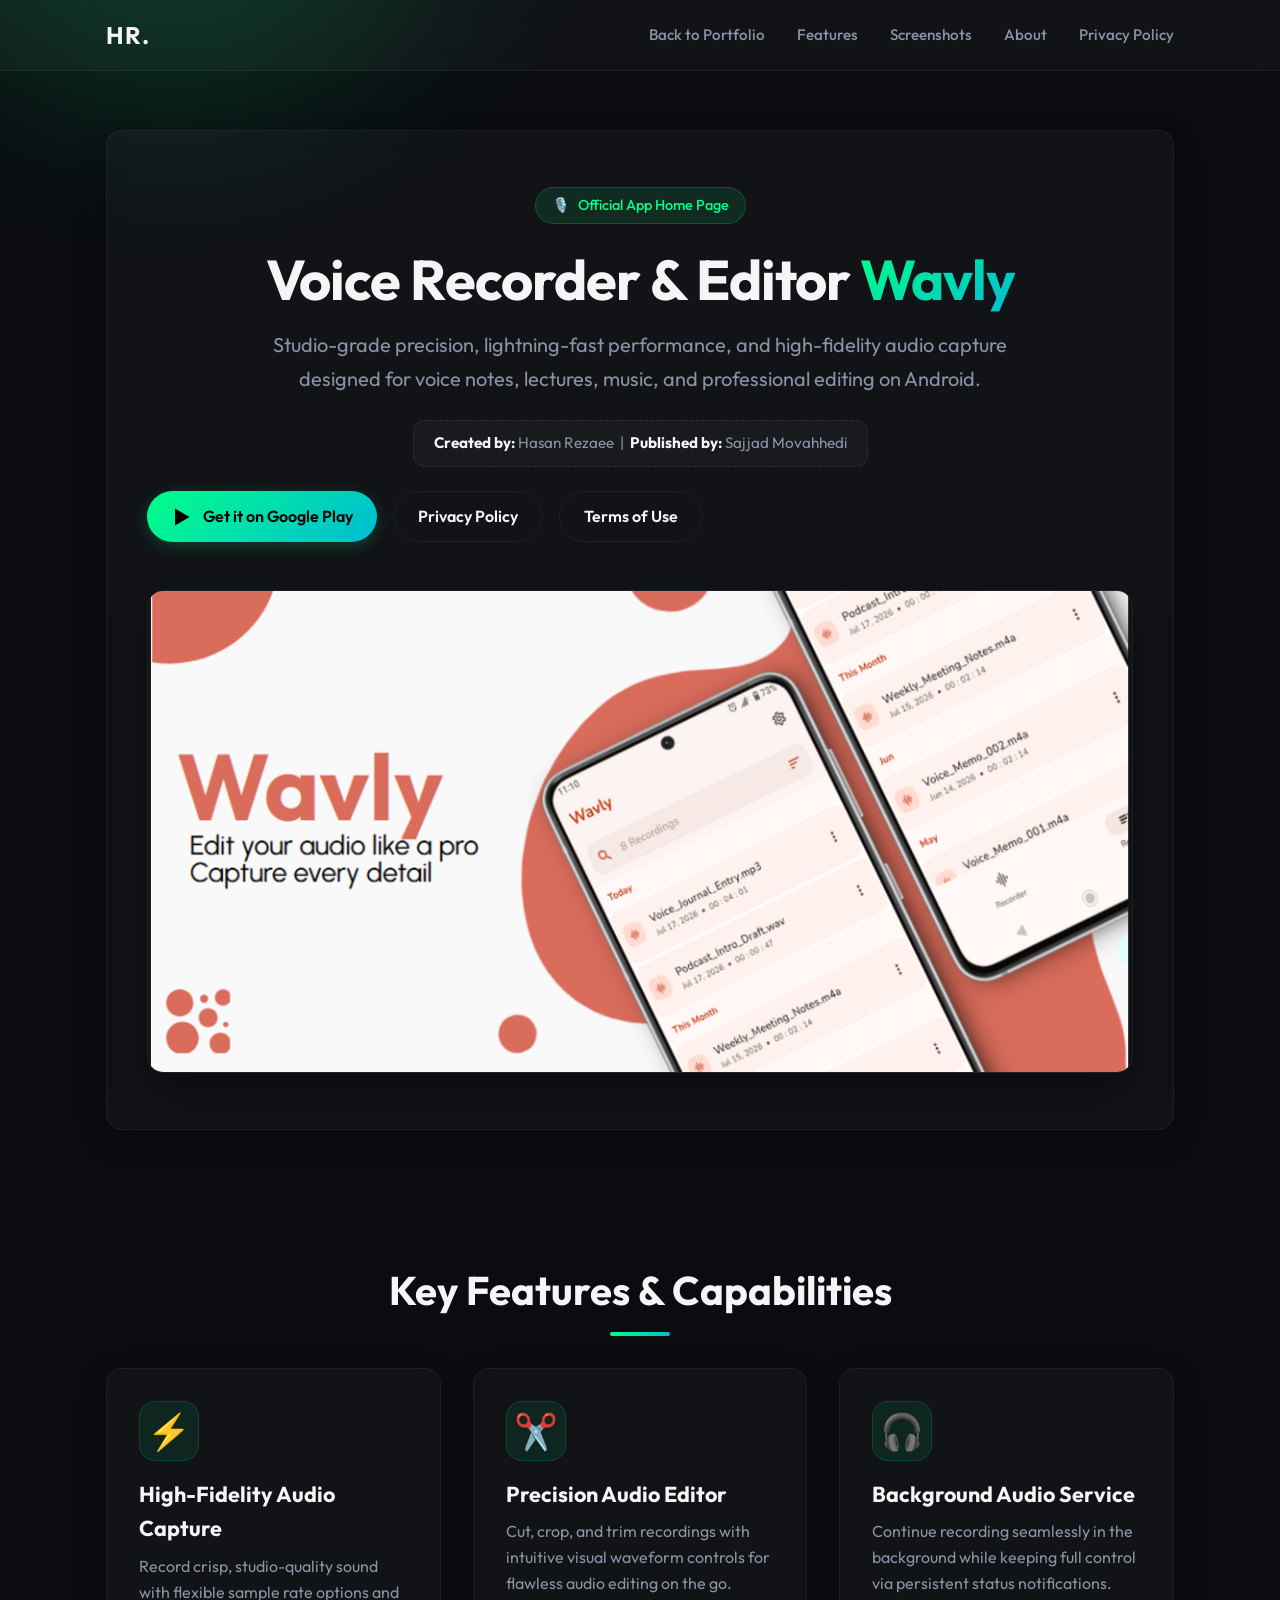
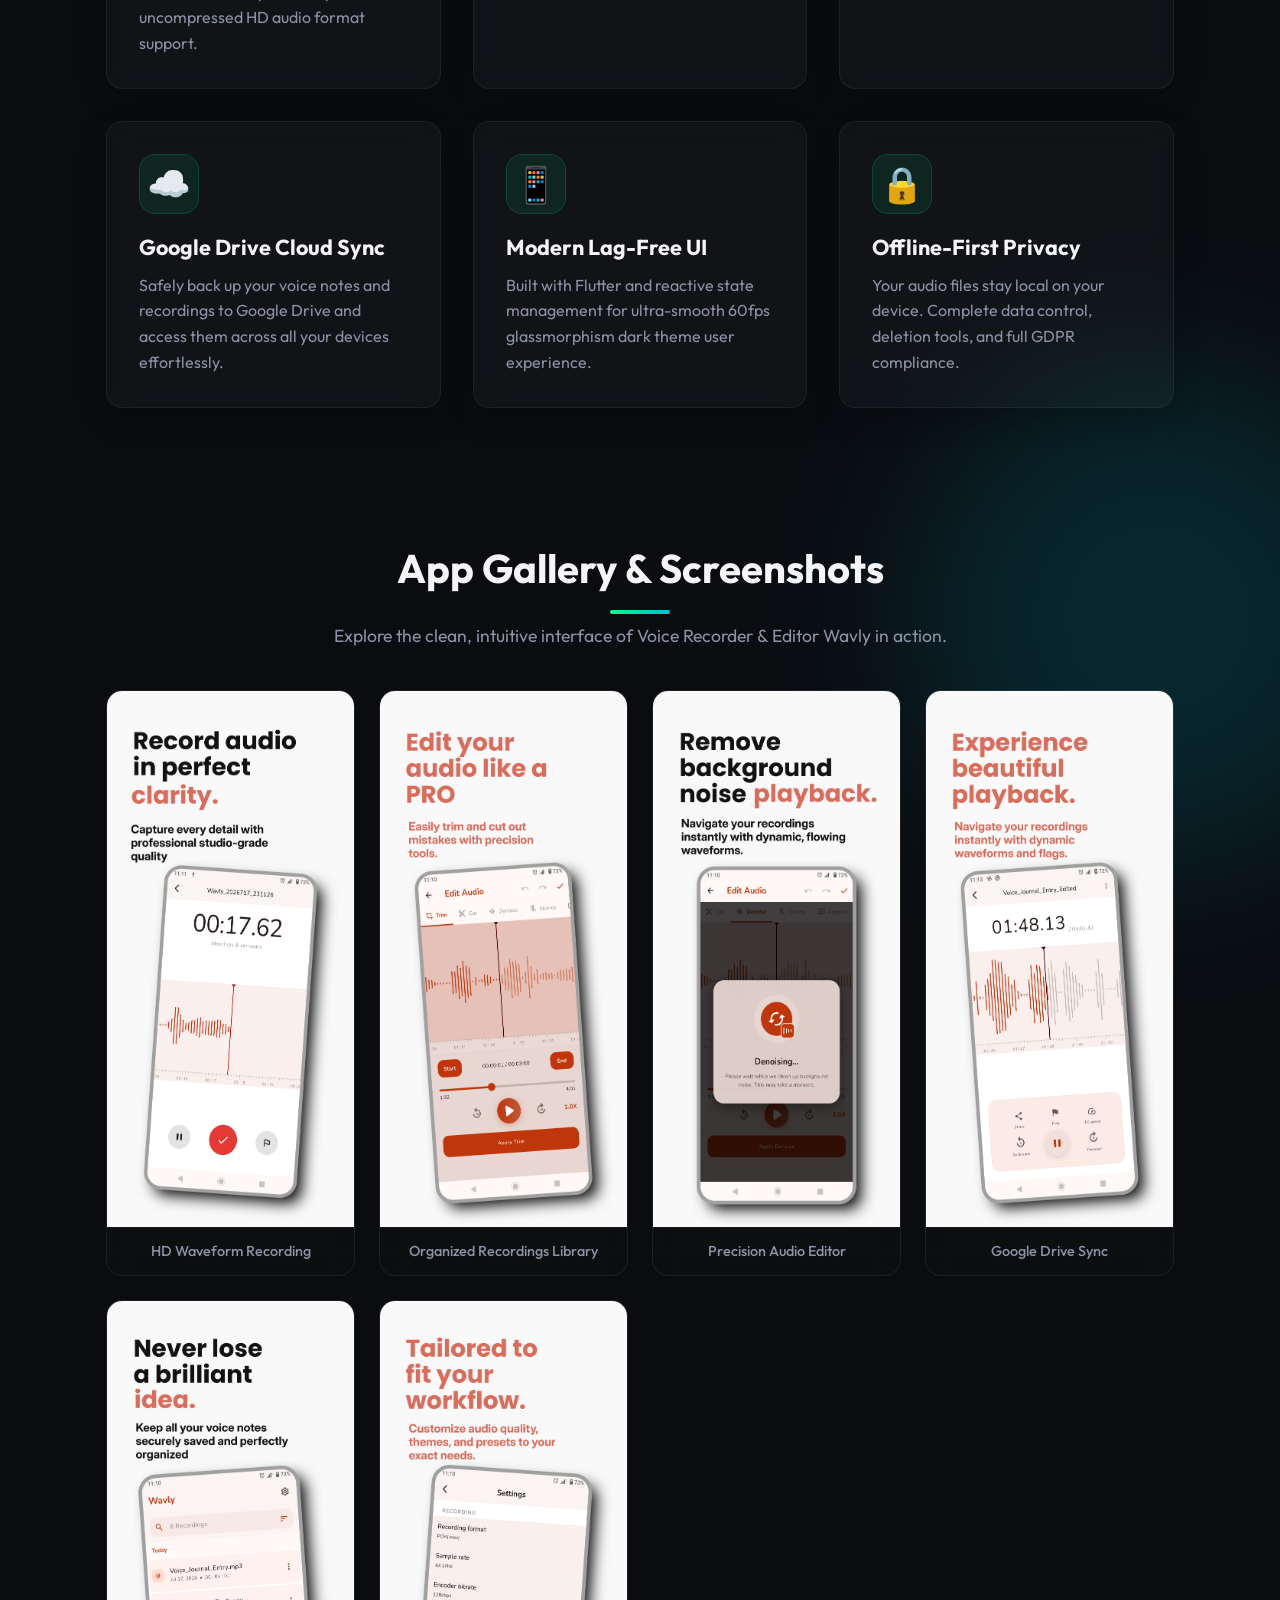
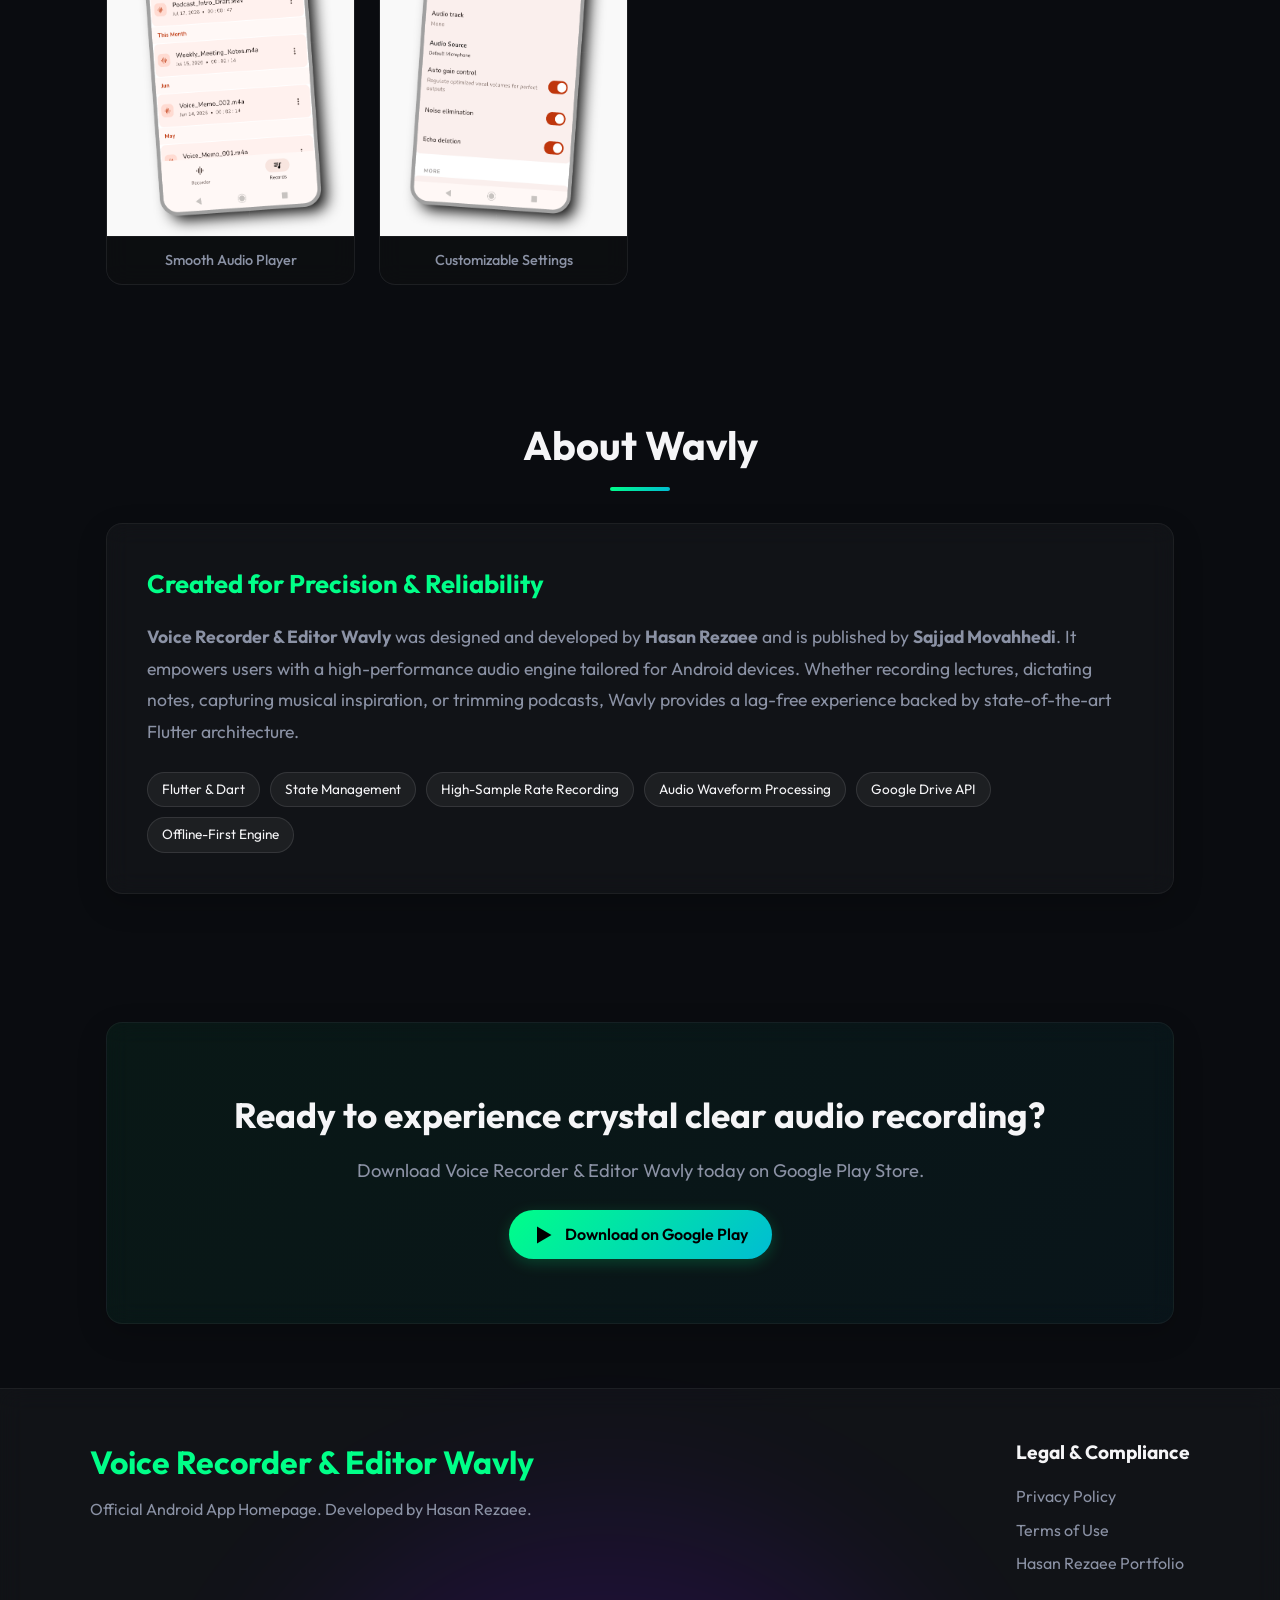
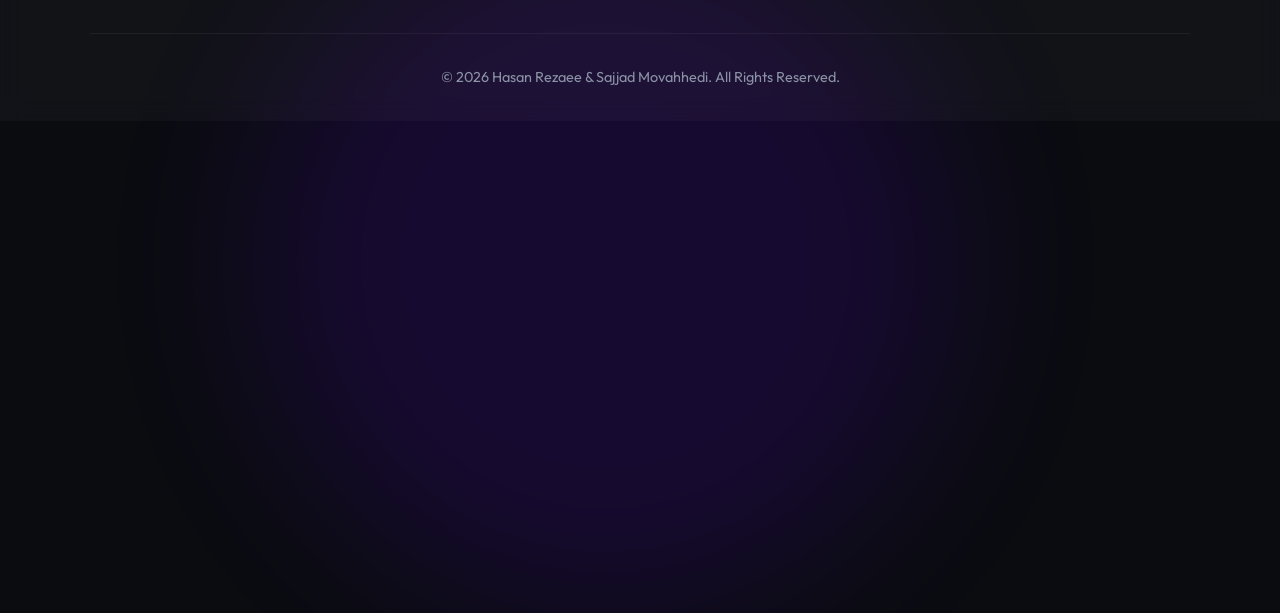
==== wavly.html @ 1a0a4b89 "Add official Wavly app home page and update portfolio index card" ====
<!DOCTYPE html>
<html lang="en">

<head>
    <meta charset="UTF-8">
    <meta name="viewport" content="width=device-width, initial-scale=1.0">

    <!-- Primary SEO Meta Tags -->
    <title>Voice Recorder &amp; Editor Wavly — Official App Homepage</title>
    <meta name="title" content="Voice Recorder &amp; Editor Wavly — Official App Homepage">
    <meta name="description"
        content="Official webpage for Voice Recorder &amp; Editor Wavly by Hasan Rezaee. Studio-grade lossless audio recorder &amp; editor for Android featuring background capture, waveform trimming, and Google Drive cloud backup.">
    <meta name="keywords"
        content="Wavly, Voice Recorder, Audio Editor, Android Recording App, Lossless Audio Recorder, Hasan Rezaee, Sajjad Movahhedi, Flutter Audio App, MP3 Editor, Audio Trimmer">
    <meta name="author" content="Hasan Rezaee">
    <meta name="robots" content="index, follow">
    <link rel="canonical" href="https://hasandevx.github.io/wavly.html">

    <!-- Open Graph / Facebook SEO -->
    <meta property="og:type" content="website">
    <meta property="og:url" content="https://hasandevx.github.io/wavly.html">
    <meta property="og:title" content="Voice Recorder &amp; Editor Wavly — Official App Homepage">
    <meta property="og:description"
        content="Studio-grade high-fidelity voice recording and audio editing app for Android. Designed &amp; developed by Hasan Rezaee.">
    <meta property="og:image" content="assets/Wavly/feature graphic.png">

    <!-- Twitter Card SEO -->
    <meta property="twitter:card" content="summary_large_image">
    <meta property="twitter:url" content="https://hasandevx.github.io/wavly.html">
    <meta property="twitter:title" content="Voice Recorder &amp; Editor Wavly — Official App Homepage">
    <meta property="twitter:description"
        content="Studio-grade high-fidelity voice recording and audio editing app for Android. Designed &amp; developed by Hasan Rezaee.">
    <meta property="twitter:image" content="assets/Wavly/feature graphic.png">

    <!-- Google Fonts -->
    <link rel="preconnect" href="https://fonts.googleapis.com">
    <link rel="preconnect" href="https://fonts.gstatic.com" crossorigin>
    <link href="https://fonts.googleapis.com/css2?family=Outfit:wght@300;400;500;600;700&display=swap" rel="stylesheet">

    <!-- Main Stylesheet -->
    <link rel="stylesheet" href="css/style.css">

    <!-- Structured Data Schema.org for Google Search Indexing -->
    <script type="application/ld+json">
    {
      "@context": "https://schema.org",
      "@type": "SoftwareApplication",
      "name": "Voice Recorder & Editor Wavly",
      "operatingSystem": "ANDROID",
      "applicationCategory": "MultimediaApplication",
      "offers": {
        "@type": "Offer",
        "price": "0",
        "priceCurrency": "USD"
      },
      "author": {
        "@type": "Person",
        "name": "Hasan Rezaee",
        "url": "https://hasandevx.github.io"
      },
      "publisher": {
        "@type": "Person",
        "name": "Sajjad Movahhedi"
      },
      "downloadUrl": "https://play.google.com/store/apps/details?id=com.hasanmadenotex.ez_recorder",
      "description": "Wavly is a premium Android voice recorder and audio editor offering high-fidelity lossless recording, precision waveform trimming, background audio capture, and seamless Google Drive synchronization.",
      "screenshot": [
        "https://hasandevx.github.io/assets/Wavly/image1.jpg",
        "https://hasandevx.github.io/assets/Wavly/image2.jpg",
        "https://hasandevx.github.io/assets/Wavly/image3.jpg",
        "https://hasandevx.github.io/assets/Wavly/image4.jpg",
        "https://hasandevx.github.io/assets/Wavly/image5.jpg",
        "https://hasandevx.github.io/assets/Wavly/image6.jpg"
      ]
    }
    </script>
</head>

<body>
    <!-- Background Glassmorphism Ambient Elements -->
    <div class="blob blob-1"></div>
    <div class="blob blob-2"></div>
    <div class="blob blob-3"></div>

    <!-- Header Navigation -->
    <header>
        <nav class="navbar glass">
            <div class="nav-container">
                <a href="index.html" class="logo" id="nav-logo-link">HR.</a>
                <ul class="nav-links">
                    <li><a href="index.html#apps" id="nav-portfolio-link">Back to Portfolio</a></li>
                    <li><a href="#features" id="nav-features-link">Features</a></li>
                    <li><a href="#screenshots" id="nav-screenshots-link">Screenshots</a></li>
                    <li><a href="#about" id="nav-about-link">About</a></li>
                    <li><a href="policies/wavly_pp.html" id="nav-privacy-link">Privacy Policy</a></li>
                </ul>
            </div>
        </nav>
    </header>

    <main>
        <!-- Hero Section -->
        <section id="hero" class="app-hero-section">
            <div class="app-hero-container reveal glass card">
                <div class="app-hero-badge">
                    <span class="badge-icon">🎙️</span> Official App Home Page
                </div>
                <h1 class="app-hero-title">Voice Recorder &amp; Editor <span class="gradient-text">Wavly</span></h1>
                <p class="app-hero-subtitle">
                    Studio-grade precision, lightning-fast performance, and high-fidelity audio capture designed for voice notes, lectures, music, and professional editing on Android.
                </p>
                <div class="app-attribution-box">
                    <p><strong>Created by:</strong> Hasan Rezaee &nbsp;|&nbsp; <strong>Published by:</strong> Sajjad Movahhedi</p>
                </div>
                <div class="cta-group" style="margin-top: 1.5rem;">
                    <a href="https://play.google.com/store/apps/details?id=com.hasanmadenotex.ez_recorder"
                        target="_blank" rel="noopener noreferrer" class="btn btn-primary" id="btn-hero-google-play">
                        <svg width="24" height="24" viewBox="0 0 24 24" fill="none" xmlns="http://www.w3.org/2000/svg">
                            <path d="M4 3.5V20.5L18.5 12L4 3.5Z" fill="currentColor" />
                        </svg>
                        Get it on Google Play
                    </a>
                    <a href="policies/wavly_pp.html" class="btn btn-outline" id="btn-hero-privacy">Privacy Policy</a>
                    <a href="terms_of_uses/wavly_tos.html" class="btn btn-outline" id="btn-hero-terms">Terms of Use</a>
                </div>
                <div class="app-banner-wrapper">
                    <img src="assets/Wavly/feature graphic.png" alt="Voice Recorder &amp; Editor Wavly Feature Banner"
                        id="wavly-feature-banner" loading="eager">
                </div>
            </div>
        </section>

        <!-- Features Showcase Section -->
        <section id="features" class="app-features-section">
            <h2 class="section-title reveal">Key Features &amp; Capabilities</h2>
            <div class="features-grid">
                <article class="feature-card glass card reveal">
                    <div class="feature-icon">⚡</div>
                    <h3>High-Fidelity Audio Capture</h3>
                    <p>Record crisp, studio-quality sound with flexible sample rate options and uncompressed HD audio format support.</p>
                </article>

                <article class="feature-card glass card reveal">
                    <div class="feature-icon">✂️</div>
                    <h3>Precision Audio Editor</h3>
                    <p>Cut, crop, and trim recordings with intuitive visual waveform controls for flawless audio editing on the go.</p>
                </article>

                <article class="feature-card glass card reveal">
                    <div class="feature-icon">🎧</div>
                    <h3>Background Audio Service</h3>
                    <p>Continue recording seamlessly in the background while keeping full control via persistent status notifications.</p>
                </article>

                <article class="feature-card glass card reveal">
                    <div class="feature-icon">☁️</div>
                    <h3>Google Drive Cloud Sync</h3>
                    <p>Safely back up your voice notes and recordings to Google Drive and access them across all your devices effortlessly.</p>
                </article>

                <article class="feature-card glass card reveal">
                    <div class="feature-icon">📱</div>
                    <h3>Modern Lag-Free UI</h3>
                    <p>Built with Flutter and reactive state management for ultra-smooth 60fps glassmorphism dark theme user experience.</p>
                </article>

                <article class="feature-card glass card reveal">
                    <div class="feature-icon">🔒</div>
                    <h3>Offline-First Privacy</h3>
                    <p>Your audio files stay local on your device. Complete data control, deletion tools, and full GDPR compliance.</p>
                </article>
            </div>
        </section>

        <!-- App Screenshots Showcase Section -->
        <section id="screenshots" class="app-screenshots-section">
            <h2 class="section-title reveal">App Gallery &amp; Screenshots</h2>
            <p class="section-subtitle reveal">Explore the clean, intuitive interface of Voice Recorder &amp; Editor Wavly in action.</p>
            <div class="screenshots-scroll-container reveal">
                <figure class="screenshot-item glass">
                    <img src="assets/Wavly/image1.jpg" alt="Wavly App Screenshot 1 - Audio Recording Waveform Interface" loading="lazy">
                    <figcaption>HD Waveform Recording</figcaption>
                </figure>
                <figure class="screenshot-item glass">
                    <img src="assets/Wavly/image2.jpg" alt="Wavly App Screenshot 2 - Voice Notes & Audio File List" loading="lazy">
                    <figcaption>Organized Recordings Library</figcaption>
                </figure>
                <figure class="screenshot-item glass">
                    <img src="assets/Wavly/image3.jpg" alt="Wavly App Screenshot 3 - Audio Editor & Trimming Tool" loading="lazy">
                    <figcaption>Precision Audio Editor</figcaption>
                </figure>
                <figure class="screenshot-item glass">
                    <img src="assets/Wavly/image4.jpg" alt="Wavly App Screenshot 4 - Google Drive Cloud Backup Settings" loading="lazy">
                    <figcaption>Google Drive Sync</figcaption>
                </figure>
                <figure class="screenshot-item glass">
                    <img src="assets/Wavly/image5.jpg" alt="Wavly App Screenshot 5 - Audio Player & Waveform Visualizer" loading="lazy">
                    <figcaption>Smooth Audio Player</figcaption>
                </figure>
                <figure class="screenshot-item glass">
                    <img src="assets/Wavly/image6.jpg" alt="Wavly App Screenshot 6 - Recording Preferences & Audio Settings" loading="lazy">
                    <figcaption>Customizable Settings</figcaption>
                </figure>
            </div>
        </section>

        <!-- About Section -->
        <section id="about" class="app-about-section">
            <h2 class="section-title reveal">About Wavly</h2>
            <div class="glass card reveal about-app-card">
                <h3>Created for Precision &amp; Reliability</h3>
                <p>
                    <strong>Voice Recorder &amp; Editor Wavly</strong> was designed and developed by <strong>Hasan Rezaee</strong> and is published by <strong>Sajjad Movahhedi</strong>. It empowers users with a high-performance audio engine tailored for Android devices. Whether recording lectures, dictating notes, capturing musical inspiration, or trimming podcasts, Wavly provides a lag-free experience backed by state-of-the-art Flutter architecture.
                </p>
                <div class="tech-stack-pills">
                    <span class="skill-tag">Flutter &amp; Dart</span>
                    <span class="skill-tag">State Management</span>
                    <span class="skill-tag">High-Sample Rate Recording</span>
                    <span class="skill-tag">Audio Waveform Processing</span>
                    <span class="skill-tag">Google Drive API</span>
                    <span class="skill-tag">Offline-First Engine</span>
                </div>
            </div>
        </section>

        <!-- Call To Action Section -->
        <section class="app-cta-section reveal">
            <div class="glass card cta-card">
                <h2>Ready to experience crystal clear audio recording?</h2>
                <p>Download Voice Recorder &amp; Editor Wavly today on Google Play Store.</p>
                <div class="cta-group" style="justify-content: center; margin-top: 1.5rem;">
                    <a href="https://play.google.com/store/apps/details?id=com.hasanmadenotex.ez_recorder"
                        target="_blank" rel="noopener noreferrer" class="btn btn-primary" id="btn-bottom-google-play">
                        <svg width="24" height="24" viewBox="0 0 24 24" fill="none" xmlns="http://www.w3.org/2000/svg">
                            <path d="M4 3.5V20.5L18.5 12L4 3.5Z" fill="currentColor" />
                        </svg>
                        Download on Google Play
                    </a>
                </div>
            </div>
        </section>
    </main>

    <!-- Footer -->
    <footer class="footer glass">
        <div class="footer-content">
            <div class="footer-info">
                <h3>Voice Recorder &amp; Editor Wavly</h3>
                <p>Official Android App Homepage. Developed by Hasan Rezaee.</p>
            </div>
            <div class="footer-links">
                <h4>Legal &amp; Compliance</h4>
                <ul>
                    <li><a href="policies/wavly_pp.html" id="footer-privacy-link">Privacy Policy</a></li>
                    <li><a href="terms_of_uses/wavly_tos.html" id="footer-terms-link">Terms of Use</a></li>
                    <li><a href="index.html#apps" id="footer-portfolio-link">Hasan Rezaee Portfolio</a></li>
                </ul>
            </div>
        </div>
        <div class="copyright">
            <p>&copy; 2026 Hasan Rezaee &amp; Sajjad Movahhedi. All Rights Reserved.</p>
        </div>
    </footer>

    <!-- Main JavaScript -->
    <script src="js/main.js"></script>
</body>

</html>
---- css/style.css ----
/* ==========================================================================
   CSS Variables & Tokens (Premium Dark Mode)
   ========================================================================== */
   :root {
    /* Colors */
    --bg-primary: #0a0c10;
    --bg-secondary: #12141a;
    --text-primary: #f5f5f7;
    --text-secondary: #8b92a5;
    
    --accent-primary: #00ff88;
    --accent-secondary: #00bcd4;
    --gradient-1: linear-gradient(135deg, var(--accent-primary) 0%, var(--accent-secondary) 100%);
    
    /* Glassmorphism */
    --glass-bg: rgba(255, 255, 255, 0.03);
    --glass-border: rgba(255, 255, 255, 0.05);
    --glass-blur: blur(12px);
    
    /* Typography */
    --font-main: 'Outfit', sans-serif;
    
    /* Metrics */
    --border-radius: 16px;
    --container-width: 1100px;
}

/* ==========================================================================
   Reset & Base Styles
   ========================================================================== */
* {
    margin: 0;
    padding: 0;
    box-sizing: border-box;
}

html {
    scroll-behavior: smooth;
}

body {
    background-color: var(--bg-primary);
    color: var(--text-primary);
    font-family: var(--font-main);
    line-height: 1.6;
    overflow-x: hidden;
    position: relative;
}

a {
    text-decoration: none;
    color: inherit;
    transition: all 0.3s ease;
}

ul {
    list-style: none;
}

img {
    max-width: 100%;
    height: auto;
    display: block;
}

/* ==========================================================================
   Background Blobs (Ambient lighting)
   ========================================================================== */
.blob {
    position: absolute;
    filter: blur(80px);
    z-index: -1;
    opacity: 0.15;
    border-radius: 50%;
}

.blob-1 {
    top: -10%;
    left: -10%;
    width: 600px;
    height: 600px;
    background: var(--accent-primary);
}

.blob-2 {
    top: 40%;
    right: -10%;
    width: 500px;
    height: 500px;
    background: var(--accent-secondary);
}

.blob-3 {
    bottom: -10%;
    left: 20%;
    width: 700px;
    height: 700px;
    background: #6200ea;
}

/* ==========================================================================
   Utility Classes & Components
   ========================================================================== */
.glass {
    background: var(--glass-bg);
    backdrop-filter: var(--glass-blur);
    -webkit-backdrop-filter: var(--glass-blur);
    border: 1px solid var(--glass-border);
}

.card {
    border-radius: var(--border-radius);
    padding: 2.5rem;
    box-shadow: 0 10px 30px rgba(0, 0, 0, 0.2);
    transition: transform 0.3s ease, border-color 0.3s ease;
}

.card:hover {
    transform: translateY(-5px);
    border-color: rgba(255, 255, 255, 0.1);
}

.gradient-text {
    background: var(--gradient-1);
    -webkit-background-clip: text;
    -webkit-text-fill-color: transparent;
    background-clip: text;
}

.highlight {
    color: var(--accent-primary);
    font-weight: 500;
}

/* Buttons */
.btn {
    display: inline-flex;
    align-items: center;
    gap: 8px;
    padding: 12px 24px;
    border-radius: 30px;
    font-size: 1rem;
    font-weight: 600;
    cursor: pointer;
    border: none;
    outline: none;
}

.btn.small {
    padding: 8px 16px;
    font-size: 0.9rem;
}

.btn-primary {
    background: var(--gradient-1);
    color: #000;
    box-shadow: 0 4px 15px rgba(0, 255, 136, 0.2);
}

.btn-primary:hover {
    box-shadow: 0 6px 20px rgba(0, 255, 136, 0.4);
    transform: translateY(-2px);
}

.btn-outline {
    background: transparent;
    color: var(--text-primary);
    border: 1px solid var(--glass-border);
}

.btn-outline:hover {
    background: rgba(255, 255, 255, 0.05);
    border-color: rgba(255, 255, 255, 0.2);
}

/* Titles */
.section-title {
    font-size: 2.5rem;
    margin-bottom: 2rem;
    text-align: center;
}

.section-title::after {
    content: '';
    display: block;
    width: 60px;
    height: 4px;
    background: var(--gradient-1);
    margin: 10px auto 0;
    border-radius: 2px;
}

main section {
    max-width: var(--container-width);
    margin: 0 auto;
    padding: 6rem 1rem 2rem;
}

/* ==========================================================================
   Navigation
   ========================================================================== */
.navbar {
    position: fixed;
    top: 0;
    left: 0;
    width: 100%;
    z-index: 1000;
    padding: 1rem 0;
    border-top: none;
    border-left: none;
    border-right: none;
    border-radius: 0;
}

.nav-container {
    max-width: var(--container-width);
    margin: 0 auto;
    padding: 0 1rem;
    display: flex;
    justify-content: space-between;
    align-items: center;
}

.logo {
    font-size: 1.5rem;
    font-weight: 700;
    color: var(--text-primary);
    letter-spacing: 1px;
}

.nav-links {
    display: flex;
    gap: 2rem;
}

.nav-links a {
    font-size: 0.95rem;
    font-weight: 500;
    color: var(--text-secondary);
}

.nav-links a:hover {
    color: var(--accent-primary);
}

/* ==========================================================================
   Hero Section
   ========================================================================== */
.hero-section {
    display: flex;
    align-items: center;
    justify-content: space-between;
    min-height: 100vh;
    padding-top: 100px;
    gap: 2rem;
}

.hero-content {
    flex: 1;
}

.greeting {
    font-size: 1.2rem;
    color: var(--text-secondary);
    margin-bottom: 0.5rem;
}

.name {
    font-size: 4.5rem;
    line-height: 1.1;
    margin-bottom: 0.5rem;
    letter-spacing: -1px;
}

.title {
    font-size: 2rem;
    font-weight: 500;
    margin-bottom: 1.5rem;
}

.summary {
    color: var(--text-secondary);
    font-size: 1.1rem;
    max-width: 500px;
    margin-bottom: 2rem;
}

.cta-group {
    display: flex;
    gap: 1rem;
}

.hero-image {
    flex: 1;
    display: flex;
    justify-content: flex-end;
}

.image-wrapper {
    width: 400px;
    height: 400px;
    border-radius: 50%;
    overflow: hidden;
    padding: 10px;
    display: flex;
    align-items: center;
    justify-content: center;
}

.image-wrapper img {
    border-radius: 50%;
    width: 100%;
    height: 100%;
    object-fit: cover;
}

/* ==========================================================================
   About Section
   ========================================================================== */
.about-grid {
    display: grid;
    grid-template-columns: 3fr 2fr;
    gap: 3rem;
}

.about-text p {
    color: var(--text-secondary);
    font-size: 1.1rem;
    margin-bottom: 1rem;
}

.skills {
    display: flex;
    flex-wrap: wrap;
    gap: 10px;
    align-items: flex-start;
    align-content: flex-start;
}

.skill-tag {
    background: rgba(255, 255, 255, 0.05);
    border: 1px solid rgba(255, 255, 255, 0.1);
    padding: 6px 14px;
    border-radius: 20px;
    font-size: 0.85rem;
    color: var(--text-primary);
}

/* ==========================================================================
   Experience Section
   ========================================================================== */
.timeline {
    position: relative;
    padding-left: 30px;
}

.timeline::before {
    content: '';
    position: absolute;
    left: 0;
    top: 0;
    height: 100%;
    width: 2px;
    background: rgba(255, 255, 255, 0.1);
}

.timeline-item {
    position: relative;
    margin-bottom: 2rem;
}

.timeline-dot {
    position: absolute;
    left: -42px;
    top: 30px;
    width: 16px;
    height: 16px;
    border-radius: 50%;
    background: var(--accent-primary);
    box-shadow: 0 0 10px var(--accent-primary);
}

.timeline-date {
    color: var(--accent-secondary);
    font-weight: 600;
    display: block;
    margin-bottom: 0.5rem;
}

.timeline-content h3 {
    font-size: 1.4rem;
    margin-bottom: 0.2rem;
}

.timeline-content h4 {
    font-size: 1.1rem;
    color: var(--text-secondary);
    font-weight: 400;
    margin-bottom: 1rem;
}

.timeline-content p {
    color: var(--text-secondary);
}

/* ==========================================================================
   Apps Showcase Section
   ========================================================================== */
.apps-container {
    display: grid;
    grid-template-columns: repeat(2, 1fr);
    gap: 3rem;
}

.featured-app {
    display: flex;
    flex-direction: column;
    gap: 2rem;
    overflow: hidden;
    padding: 0;
}

.app-visual {
    width: 100%;
    background: #111;
    border-bottom: 1px solid var(--glass-border);
    display: flex;
    justify-content: center;
    align-items: center;
    padding: 0;
}

.app-visual img {
    width: 100%;
    height: auto;
    object-fit: cover;
    display: block;
}

.app-details {
    padding: 2.5rem;
}

.app-title {
    font-size: 2rem;
    margin-bottom: 0.5rem;
}

.app-timeline {
    color: var(--accent-secondary);
    font-weight: 500;
    margin-bottom: 1rem;
}

.app-description {
    color: var(--text-secondary);
    font-size: 1.1rem;
    margin-bottom: 1.5rem;
}

.app-tech {
    display: flex;
    gap: 15px;
    margin-bottom: 2rem;
}

.app-tech span {
    font-size: 0.9rem;
    color: var(--text-primary);
    opacity: 0.8;
}

.app-tech span::before {
    content: '→';
    color: var(--accent-primary);
    margin-right: 5px;
}

.app-links {
    display: flex;
    align-items: center;
    gap: 1rem;
    flex-wrap: wrap;
}

/* ==========================================================================
   Contact Section
   ========================================================================== */
.contact-card {
    text-align: center;
    max-width: 700px;
    margin: 0 auto;
}

.contact-card p {
    color: var(--text-secondary);
    font-size: 1.1rem;
    margin-bottom: 2rem;
}

.contact-links {
    display: flex;
    justify-content: center;
    gap: 1rem;
    flex-wrap: wrap;
}

/* ==========================================================================
   Footer
   ========================================================================== */
.footer {
    margin-top: 2rem;
    border-bottom: none;
    border-left: none;
    border-right: none;
    border-radius: 0;
    padding: 3rem 1rem 2rem;
}

.footer-content {
    max-width: var(--container-width);
    margin: 0 auto;
    display: flex;
    justify-content: space-between;
    margin-bottom: 3rem;
}

.footer-info h3 {
    font-size: 2rem;
    color: var(--accent-primary);
    margin-bottom: 0.5rem;
}

.footer-info p {
    color: var(--text-secondary);
}

.footer-links h4 {
    font-size: 1.2rem;
    margin-bottom: 1rem;
}

.footer-links ul li {
    margin-bottom: 0.5rem;
}

.footer-links a {
    color: var(--text-secondary);
}

.footer-links a:hover {
    color: var(--accent-primary);
}

.copyright {
    text-align: center;
    color: var(--text-secondary);
    font-size: 0.9rem;
    padding-top: 2rem;
    border-top: 1px solid var(--glass-border);
    max-width: var(--container-width);
    margin: 0 auto;
}

/* ==========================================================================
   Animations & Responsive
   ========================================================================== */
.reveal {
    opacity: 0;
    transform: translateY(30px);
    transition: all 0.8s ease;
}

.reveal.active {
    opacity: 1;
    transform: translateY(0);
}

@media (max-width: 900px) {
    .apps-container {
        grid-template-columns: 1fr;
    }

    .hero-section {
        flex-direction: column-reverse;
        text-align: center;
        padding-top: 120px;
    }
    
    .cta-group {
        justify-content: center;
    }
    
    .about-grid {
        grid-template-columns: 1fr;
    }

    .name {
        font-size: 3.5rem;
    }
}

/* ==========================================================================
   App Project Landing Page Custom Styles (Wavly)
   ========================================================================== */
.app-hero-section {
    padding-top: 130px;
    padding-bottom: 2rem;
}

.app-hero-container {
    text-align: center;
    padding: 3.5rem 2.5rem;
    position: relative;
    overflow: hidden;
}

.app-hero-badge {
    display: inline-flex;
    align-items: center;
    gap: 8px;
    background: rgba(0, 255, 136, 0.1);
    border: 1px solid rgba(0, 255, 136, 0.2);
    color: var(--accent-primary);
    padding: 6px 16px;
    border-radius: 20px;
    font-size: 0.9rem;
    font-weight: 500;
    margin-bottom: 1.5rem;
}

.app-hero-title {
    font-size: 3.5rem;
    line-height: 1.15;
    margin-bottom: 1rem;
    letter-spacing: -1px;
}

.app-hero-subtitle {
    font-size: 1.25rem;
    color: var(--text-secondary);
    max-width: 750px;
    margin: 0 auto 1.5rem;
    line-height: 1.7;
}

.app-attribution-box {
    background: rgba(255, 255, 255, 0.03);
    border: 1px dashed rgba(255, 255, 255, 0.1);
    display: inline-block;
    padding: 10px 20px;
    border-radius: 12px;
    font-size: 0.95rem;
    color: var(--text-secondary);
}

.app-attribution-box strong {
    color: var(--text-primary);
}

.app-banner-wrapper {
    margin-top: 3rem;
    border-radius: var(--border-radius);
    overflow: hidden;
    border: 1px solid var(--glass-border);
    box-shadow: 0 20px 40px rgba(0, 0, 0, 0.4);
}

.app-banner-wrapper img {
    width: 100%;
    height: auto;
    display: block;
}

/* Features Grid */
.features-grid {
    display: grid;
    grid-template-columns: repeat(auto-fit, minmax(300px, 1fr));
    gap: 2rem;
    margin-top: 2rem;
}

.feature-card {
    display: flex;
    flex-direction: column;
    align-items: flex-start;
    padding: 2rem;
}

.feature-icon {
    font-size: 2.2rem;
    margin-bottom: 1rem;
    background: rgba(0, 255, 136, 0.08);
    width: 60px;
    height: 60px;
    border-radius: 16px;
    display: flex;
    align-items: center;
    justify-content: center;
    border: 1px solid rgba(0, 255, 136, 0.15);
}

.feature-card h3 {
    font-size: 1.35rem;
    margin-bottom: 0.5rem;
    color: var(--text-primary);
}

.feature-card p {
    color: var(--text-secondary);
    font-size: 1rem;
    line-height: 1.6;
}

/* Screenshots Gallery Grid */
.section-subtitle {
    text-align: center;
    color: var(--text-secondary);
    margin-top: -1.5rem;
    margin-bottom: 2.5rem;
    font-size: 1.1rem;
}

.screenshots-scroll-container {
    display: grid;
    grid-template-columns: repeat(auto-fill, minmax(240px, 1fr));
    gap: 1.5rem;
}

.screenshot-item {
    border-radius: var(--border-radius);
    overflow: hidden;
    transition: transform 0.3s ease, border-color 0.3s ease;
    display: flex;
    flex-direction: column;
}

.screenshot-item:hover {
    transform: translateY(-8px);
    border-color: rgba(0, 255, 136, 0.3);
}

.screenshot-item img {
    width: 100%;
    height: auto;
    display: block;
    object-fit: cover;
}

.screenshot-item figcaption {
    text-align: center;
    padding: 12px 10px;
    font-size: 0.9rem;
    font-weight: 500;
    color: var(--text-secondary);
    background: rgba(0, 0, 0, 0.3);
    border-top: 1px solid var(--glass-border);
}

/* About App Section */
.about-app-card h3 {
    font-size: 1.6rem;
    margin-bottom: 1rem;
    color: var(--accent-primary);
}

.about-app-card p {
    font-size: 1.1rem;
    color: var(--text-secondary);
    line-height: 1.8;
    margin-bottom: 1.5rem;
}

.tech-stack-pills {
    display: flex;
    flex-wrap: wrap;
    gap: 10px;
}

/* CTA Card */
.cta-card {
    text-align: center;
    padding: 4rem 2rem;
    background: linear-gradient(135deg, rgba(0, 255, 136, 0.05) 0%, rgba(0, 188, 212, 0.05) 100%);
}

.cta-card h2 {
    font-size: 2.2rem;
    margin-bottom: 0.8rem;
}

.cta-card p {
    color: var(--text-secondary);
    font-size: 1.15rem;
}

@media (max-width: 768px) {
    .app-hero-title {
        font-size: 2.5rem;
    }
    
    .app-hero-subtitle {
        font-size: 1.1rem;
    }
    
    .screenshots-scroll-container {
        grid-template-columns: repeat(2, 1fr);
    }
}
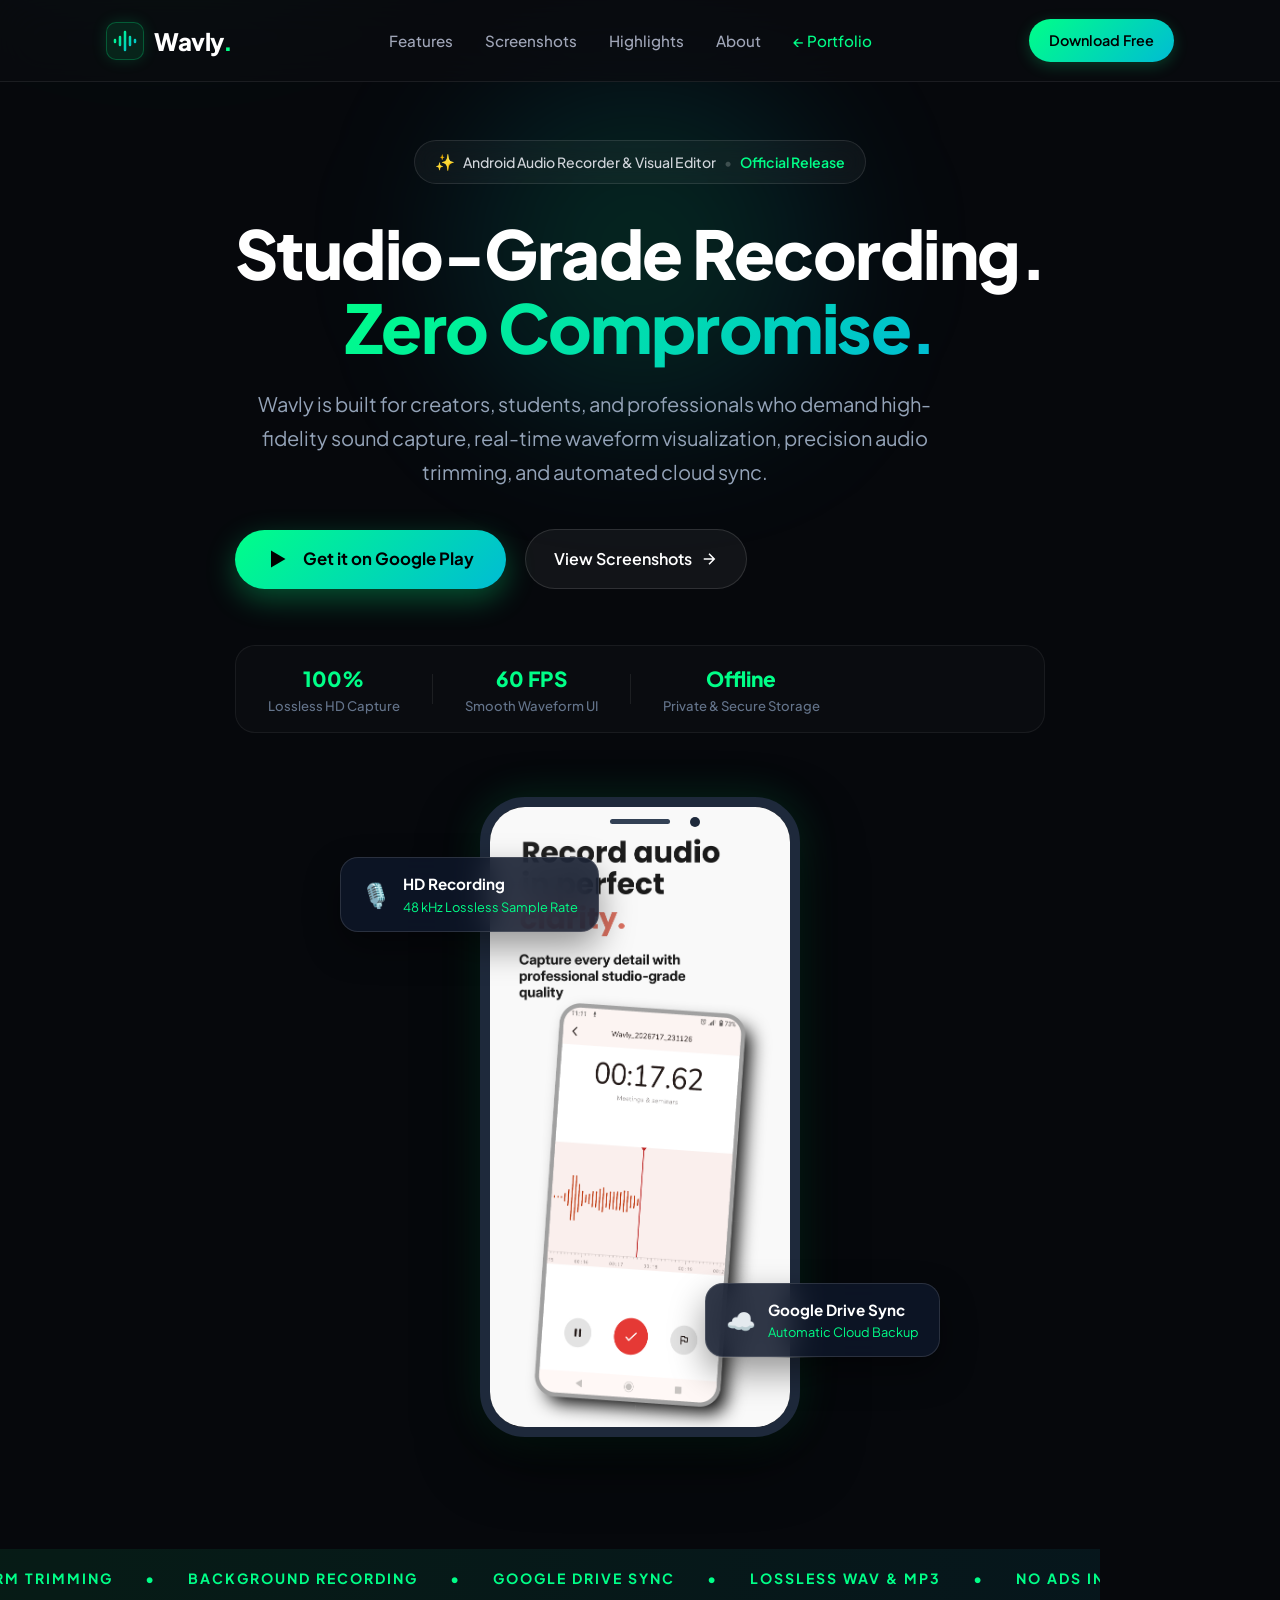
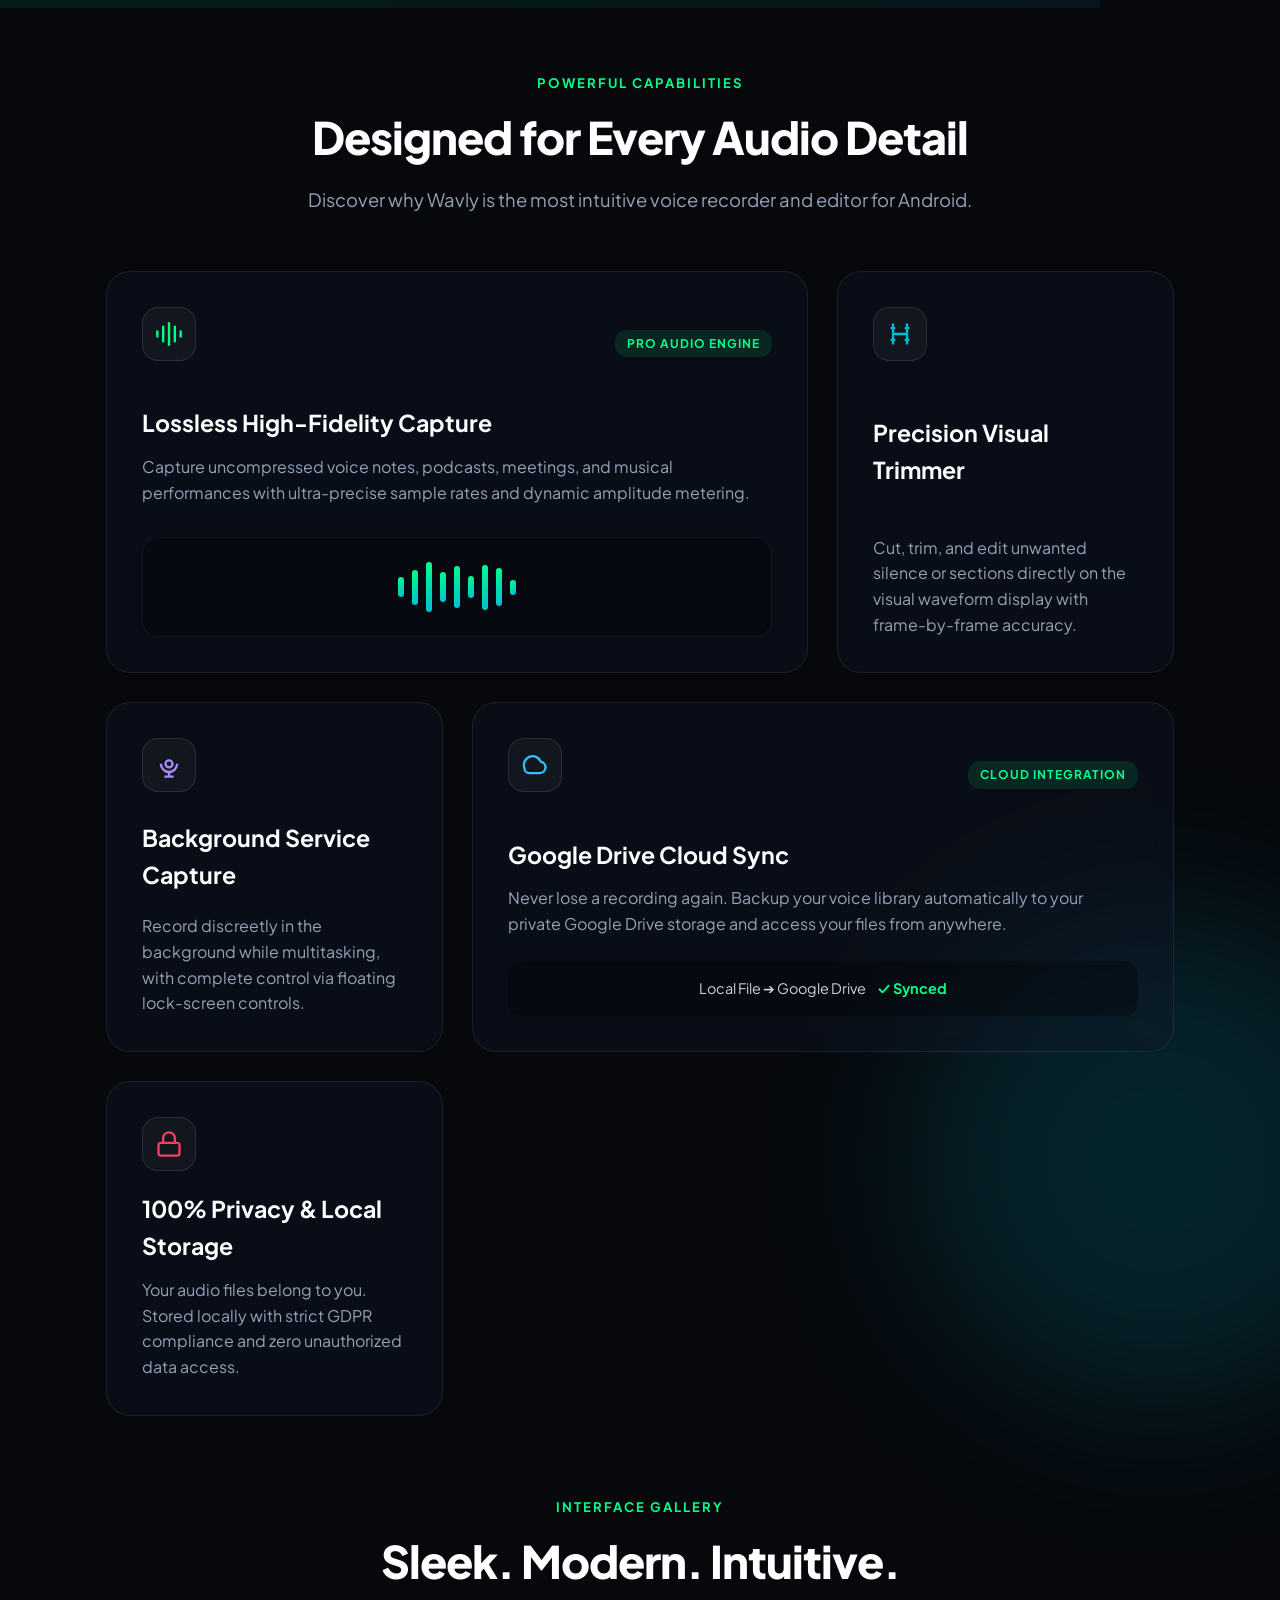
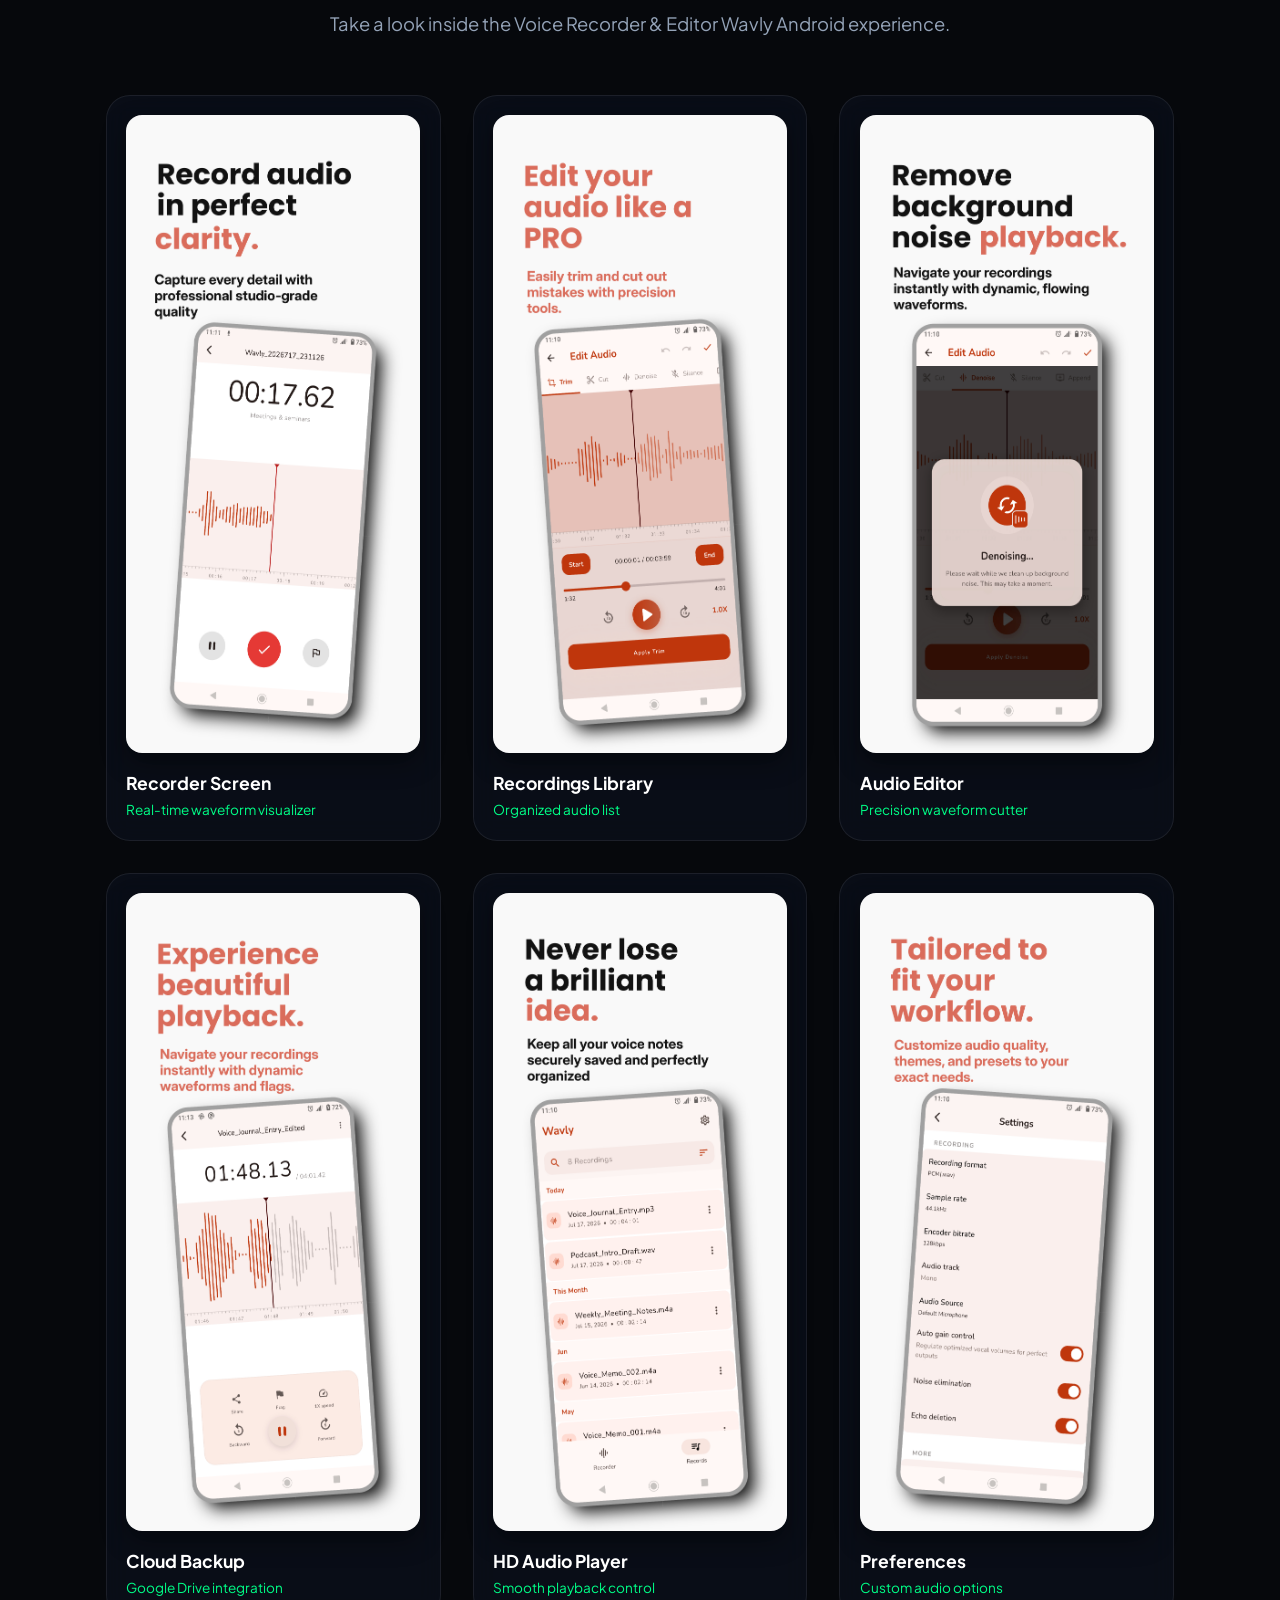
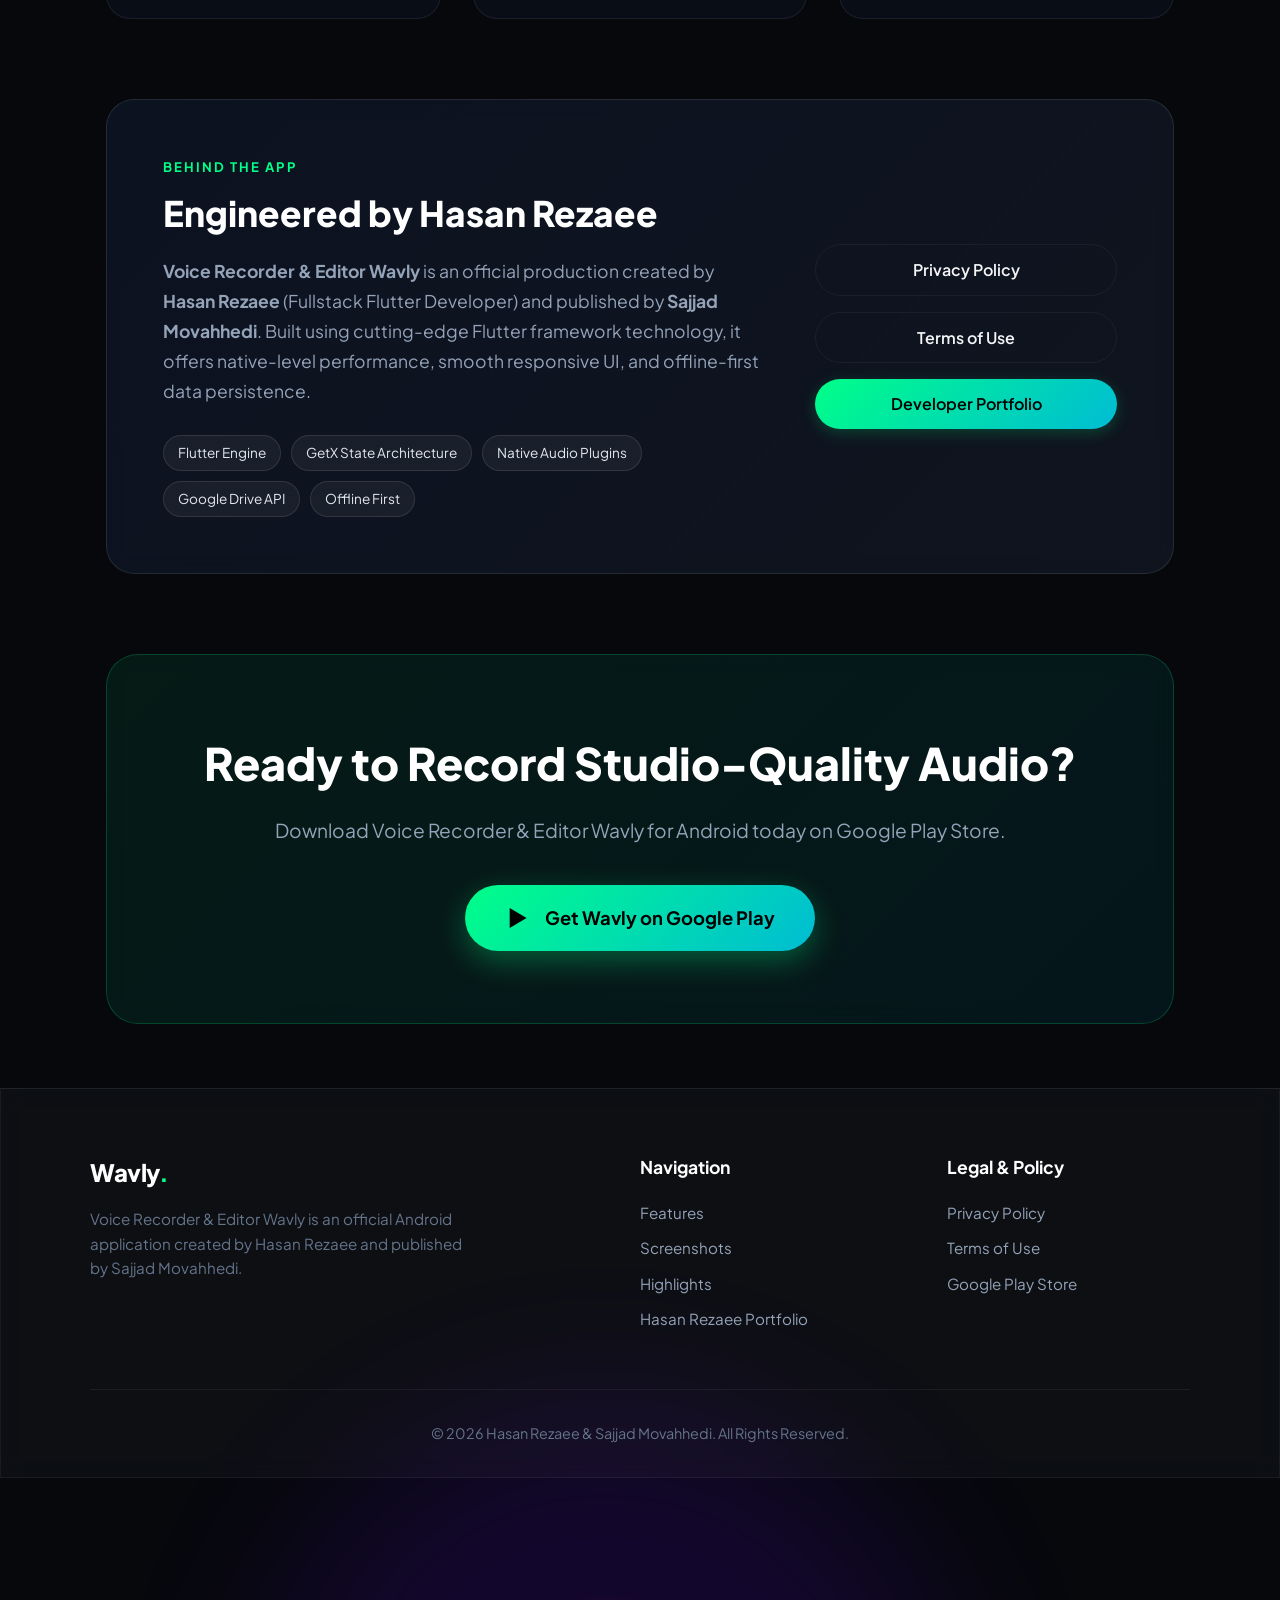
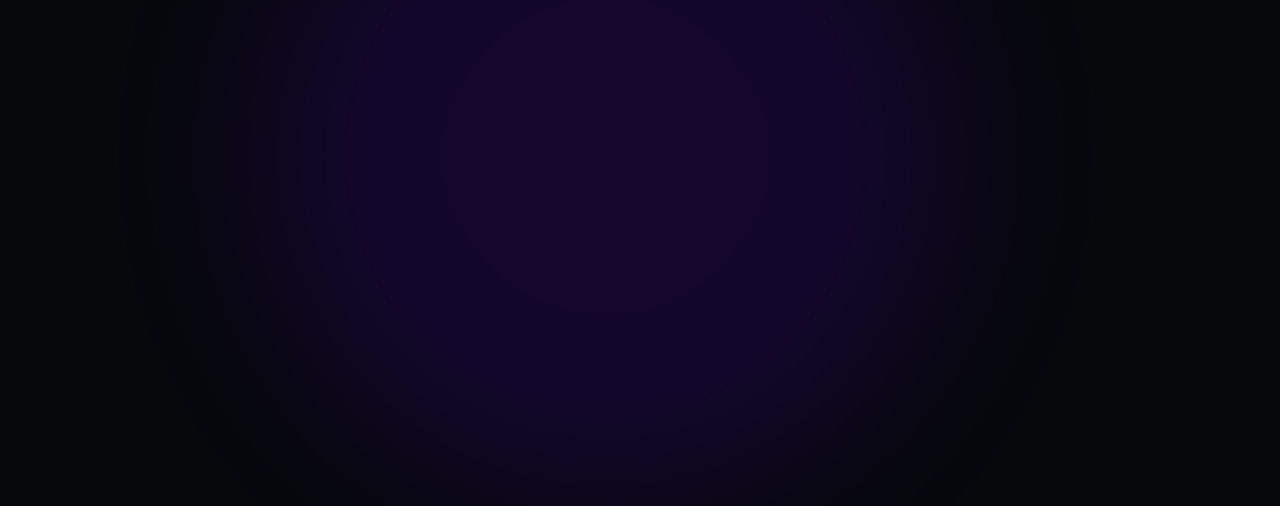
==== commit 4796c925: "Revamp Wavly landing page with modern product design, Bento grid, and 3D phone mockup" ====
--- a/wavly.html
+++ b/wavly.html
@@ -9,7 +9,7 @@
     <title>Voice Recorder &amp; Editor Wavly — Official App Homepage</title>
     <meta name="title" content="Voice Recorder &amp; Editor Wavly — Official App Homepage">
     <meta name="description"
-        content="Official webpage for Voice Recorder &amp; Editor Wavly by Hasan Rezaee. Studio-grade lossless audio recorder &amp; editor for Android featuring background capture, waveform trimming, and Google Drive cloud backup.">
+        content="Voice Recorder &amp; Editor Wavly is the official high-performance Android audio recording &amp; editing app created by Hasan Rezaee. Studio-grade lossless recording, background capture, precision audio trimming, and Google Drive cloud sync.">
     <meta name="keywords"
         content="Wavly, Voice Recorder, Audio Editor, Android Recording App, Lossless Audio Recorder, Hasan Rezaee, Sajjad Movahhedi, Flutter Audio App, MP3 Editor, Audio Trimmer">
     <meta name="author" content="Hasan Rezaee">
@@ -22,7 +22,7 @@
     <meta property="og:title" content="Voice Recorder &amp; Editor Wavly — Official App Homepage">
     <meta property="og:description"
         content="Studio-grade high-fidelity voice recording and audio editing app for Android. Designed &amp; developed by Hasan Rezaee.">
-    <meta property="og:image" content="assets/Wavly/feature graphic.png">
+    <meta property="og:image" content="https://hasandevx.github.io/assets/Wavly/feature%20graphic.png">
 
     <!-- Twitter Card SEO -->
     <meta property="twitter:card" content="summary_large_image">
@@ -30,12 +30,12 @@
     <meta property="twitter:title" content="Voice Recorder &amp; Editor Wavly — Official App Homepage">
     <meta property="twitter:description"
         content="Studio-grade high-fidelity voice recording and audio editing app for Android. Designed &amp; developed by Hasan Rezaee.">
-    <meta property="twitter:image" content="assets/Wavly/feature graphic.png">
+    <meta property="twitter:image" content="https://hasandevx.github.io/assets/Wavly/feature%20graphic.png">
 
     <!-- Google Fonts -->
     <link rel="preconnect" href="https://fonts.googleapis.com">
     <link rel="preconnect" href="https://fonts.gstatic.com" crossorigin>
-    <link href="https://fonts.googleapis.com/css2?family=Outfit:wght@300;400;500;600;700&display=swap" rel="stylesheet">
+    <link href="https://fonts.googleapis.com/css2?family=Plus+Jakarta+Sans:wght@300;400;500;600;700;800&family=Outfit:wght@400;600;700;800&display=swap" rel="stylesheet">
 
     <!-- Main Stylesheet -->
     <link rel="stylesheet" href="css/style.css">
@@ -76,193 +76,395 @@
     </script>
 </head>
 
-<body>
-    <!-- Background Glassmorphism Ambient Elements -->
+<body class="landing-page-body">
+    <!-- Ambient Dynamic Lighting Blobs -->
     <div class="blob blob-1"></div>
     <div class="blob blob-2"></div>
     <div class="blob blob-3"></div>
 
     <!-- Header Navigation -->
-    <header>
-        <nav class="navbar glass">
+    <header class="landing-header">
+        <nav class="navbar glass navbar-landing">
             <div class="nav-container">
-                <a href="index.html" class="logo" id="nav-logo-link">HR.</a>
-                <ul class="nav-links">
-                    <li><a href="index.html#apps" id="nav-portfolio-link">Back to Portfolio</a></li>
-                    <li><a href="#features" id="nav-features-link">Features</a></li>
-                    <li><a href="#screenshots" id="nav-screenshots-link">Screenshots</a></li>
-                    <li><a href="#about" id="nav-about-link">About</a></li>
-                    <li><a href="policies/wavly_pp.html" id="nav-privacy-link">Privacy Policy</a></li>
+                <a href="wavly.html" class="landing-brand">
+                    <div class="app-icon-mini">
+                        <svg width="24" height="24" viewBox="0 0 24 24" fill="none" xmlns="http://www.w3.org/2000/svg">
+                            <path d="M12 3V21M7 8V16M17 8V16M2 11V13M22 11V13" stroke="url(#grad1)" stroke-width="2.5" stroke-linecap="round"/>
+                            <defs>
+                                <linearGradient id="grad1" x1="2" y1="3" x2="22" y2="21" gradientUnits="userSpaceOnUse">
+                                    <stop stop-color="#00FF88"/>
+                                    <stop offset="1" stop-color="#00BCD4"/>
+                                </linearGradient>
+                            </defs>
+                        </svg>
+                    </div>
+                    <span class="brand-text">Wavly<span class="dot">.</span></span>
+                </a>
+                <ul class="nav-links landing-nav-links">
+                    <li><a href="#features">Features</a></li>
+                    <li><a href="#screenshots">Screenshots</a></li>
+                    <li><a href="#bento">Highlights</a></li>
+                    <li><a href="#about">About</a></li>
+                    <li><a href="index.html#apps" class="nav-back-link">← Portfolio</a></li>
                 </ul>
+                <a href="https://play.google.com/store/apps/details?id=com.hasanmadenotex.ez_recorder"
+                    target="_blank" rel="noopener noreferrer" class="btn btn-primary btn-nav-cta">
+                    Download Free
+                </a>
             </div>
         </nav>
     </header>
 
     <main>
-        <!-- Hero Section -->
-        <section id="hero" class="app-hero-section">
-            <div class="app-hero-container reveal glass card">
-                <div class="app-hero-badge">
-                    <span class="badge-icon">🎙️</span> Official App Home Page
-                </div>
-                <h1 class="app-hero-title">Voice Recorder &amp; Editor <span class="gradient-text">Wavly</span></h1>
-                <p class="app-hero-subtitle">
-                    Studio-grade precision, lightning-fast performance, and high-fidelity audio capture designed for voice notes, lectures, music, and professional editing on Android.
+        <!-- Modern Landing Hero Section -->
+        <section class="landing-hero">
+            <div class="hero-glow-effect"></div>
+            <div class="landing-hero-content">
+                <div class="landing-pill-badge reveal">
+                    <span class="pill-sparkle">✨</span>
+                    <span>Android Audio Recorder &amp; Visual Editor</span>
+                    <span class="pill-divider">•</span>
+                    <span class="pill-highlight">Official Release</span>
+                </div>
+
+                <h1 class="landing-title reveal">
+                    Studio-Grade Recording.<br>
+                    <span class="gradient-text">Zero Compromise.</span>
+                </h1>
+
+                <p class="landing-lead reveal">
+                    Wavly is built for creators, students, and professionals who demand high-fidelity sound capture, real-time waveform visualization, precision audio trimming, and automated cloud sync.
                 </p>
-                <div class="app-attribution-box">
-                    <p><strong>Created by:</strong> Hasan Rezaee &nbsp;|&nbsp; <strong>Published by:</strong> Sajjad Movahhedi</p>
-                </div>
-                <div class="cta-group" style="margin-top: 1.5rem;">
+
+                <div class="landing-cta-wrapper reveal">
                     <a href="https://play.google.com/store/apps/details?id=com.hasanmadenotex.ez_recorder"
-                        target="_blank" rel="noopener noreferrer" class="btn btn-primary" id="btn-hero-google-play">
+                        target="_blank" rel="noopener noreferrer" class="btn btn-hero-main">
                         <svg width="24" height="24" viewBox="0 0 24 24" fill="none" xmlns="http://www.w3.org/2000/svg">
-                            <path d="M4 3.5V20.5L18.5 12L4 3.5Z" fill="currentColor" />
-                        </svg>
-                        Get it on Google Play
+                            <path d="M4 3.5V20.5L18.5 12L4 3.5Z" fill="currentColor"/>
+                        </svg>
+                        <span>Get it on Google Play</span>
                     </a>
-                    <a href="policies/wavly_pp.html" class="btn btn-outline" id="btn-hero-privacy">Privacy Policy</a>
-                    <a href="terms_of_uses/wavly_tos.html" class="btn btn-outline" id="btn-hero-terms">Terms of Use</a>
-                </div>
-                <div class="app-banner-wrapper">
-                    <img src="assets/Wavly/feature graphic.png" alt="Voice Recorder &amp; Editor Wavly Feature Banner"
-                        id="wavly-feature-banner" loading="eager">
-                </div>
-            </div>
-        </section>
-
-        <!-- Features Showcase Section -->
-        <section id="features" class="app-features-section">
-            <h2 class="section-title reveal">Key Features &amp; Capabilities</h2>
-            <div class="features-grid">
-                <article class="feature-card glass card reveal">
-                    <div class="feature-icon">⚡</div>
-                    <h3>High-Fidelity Audio Capture</h3>
-                    <p>Record crisp, studio-quality sound with flexible sample rate options and uncompressed HD audio format support.</p>
-                </article>
-
-                <article class="feature-card glass card reveal">
-                    <div class="feature-icon">✂️</div>
-                    <h3>Precision Audio Editor</h3>
-                    <p>Cut, crop, and trim recordings with intuitive visual waveform controls for flawless audio editing on the go.</p>
-                </article>
-
-                <article class="feature-card glass card reveal">
-                    <div class="feature-icon">🎧</div>
-                    <h3>Background Audio Service</h3>
-                    <p>Continue recording seamlessly in the background while keeping full control via persistent status notifications.</p>
-                </article>
-
-                <article class="feature-card glass card reveal">
-                    <div class="feature-icon">☁️</div>
+                    <a href="#screenshots" class="btn btn-hero-secondary">
+                        <span>View Screenshots</span>
+                        <svg width="18" height="18" viewBox="0 0 24 24" fill="none" stroke="currentColor" stroke-width="2">
+                            <path d="M5 12h14M12 5l7 7-7 7"/>
+                        </svg>
+                    </a>
+                </div>
+
+                <div class="hero-trust-metrics reveal">
+                    <div class="metric-item">
+                        <span class="metric-val">100%</span>
+                        <span class="metric-lbl">Lossless HD Capture</span>
+                    </div>
+                    <div class="metric-divider"></div>
+                    <div class="metric-item">
+                        <span class="metric-val">60 FPS</span>
+                        <span class="metric-lbl">Smooth Waveform UI</span>
+                    </div>
+                    <div class="metric-divider"></div>
+                    <div class="metric-item">
+                        <span class="metric-val">Offline</span>
+                        <span class="metric-lbl">Private &amp; Secure Storage</span>
+                    </div>
+                </div>
+            </div>
+
+            <!-- Hero Phone Showcase Frame -->
+            <div class="landing-hero-visual reveal">
+                <div class="phone-mockup-wrapper">
+                    <div class="phone-frame-container">
+                        <div class="phone-speaker"></div>
+                        <div class="phone-camera"></div>
+                        <div class="phone-screen">
+                            <img src="assets/Wavly/image1.jpg" alt="Voice Recorder & Editor Wavly Audio Interface" class="phone-img active" id="hero-phone-screen">
+                        </div>
+                        <div class="phone-glass-shine"></div>
+                    </div>
+
+                    <!-- Floating Badge Cards -->
+                    <div class="floating-badge badge-top-left">
+                        <div class="badge-icon-wrap">🎙️</div>
+                        <div class="badge-text">
+                            <strong>HD Recording</strong>
+                            <span>48 kHz Lossless Sample Rate</span>
+                        </div>
+                    </div>
+
+                    <div class="floating-badge badge-bottom-right">
+                        <div class="badge-icon-wrap">☁️</div>
+                        <div class="badge-text">
+                            <strong>Google Drive Sync</strong>
+                            <span>Automatic Cloud Backup</span>
+                        </div>
+                    </div>
+                </div>
+            </div>
+        </section>
+
+        <!-- Feature Banner Ribbon -->
+        <section class="ticker-ribbon">
+            <div class="ticker-content">
+                <span>HIGH SAMPLING RATE</span> <span>•</span>
+                <span>WAVEFORM TRIMMING</span> <span>•</span>
+                <span>BACKGROUND RECORDING</span> <span>•</span>
+                <span>GOOGLE DRIVE SYNC</span> <span>•</span>
+                <span>LOSSLESS WAV & MP3</span> <span>•</span>
+                <span>NO ADS INTERRUPTIONS</span> <span>•</span>
+                <span>FLUTTER ENGINE</span>
+            </div>
+        </section>
+
+        <!-- Bento Grid Features Section -->
+        <section id="bento" class="bento-section">
+            <div class="section-header center">
+                <span class="section-badge">POWERFUL CAPABILITIES</span>
+                <h2 class="section-heading">Designed for Every Audio Detail</h2>
+                <p class="section-subheading">Discover why Wavly is the most intuitive voice recorder and editor for Android.</p>
+            </div>
+
+            <div class="bento-grid">
+                <!-- Large Card 1 -->
+                <div class="bento-card card-large glass reveal">
+                    <div class="bento-card-header">
+                        <div class="bento-icon-glow">
+                            <svg width="28" height="28" viewBox="0 0 24 24" fill="none" stroke="#00FF88" stroke-width="2">
+                                <path d="M12 2v20M17 5v14M7 5v14M2 9v6M22 9v6"/>
+                            </svg>
+                        </div>
+                        <span class="bento-tag">PRO AUDIO ENGINE</span>
+                    </div>
+                    <h3>Lossless High-Fidelity Capture</h3>
+                    <p>Capture uncompressed voice notes, podcasts, meetings, and musical performances with ultra-precise sample rates and dynamic amplitude metering.</p>
+                    <div class="bento-preview-graphic">
+                        <div class="sound-wave-bars">
+                            <span style="height: 40%"></span>
+                            <span style="height: 70%"></span>
+                            <span style="height: 100%"></span>
+                            <span style="height: 60%"></span>
+                            <span style="height: 85%"></span>
+                            <span style="height: 45%"></span>
+                            <span style="height: 90%"></span>
+                            <span style="height: 75%"></span>
+                            <span style="height: 30%"></span>
+                        </div>
+                    </div>
+                </div>
+
+                <!-- Card 2 -->
+                <div class="bento-card glass reveal">
+                    <div class="bento-icon-glow">
+                        <svg width="28" height="28" viewBox="0 0 24 24" fill="none" stroke="#00BCD4" stroke-width="2">
+                            <path d="M6 3v18M18 3v18M6 12h12M4 7h4M16 7h4M4 17h4M16 17h4"/>
+                        </svg>
+                    </div>
+                    <h3>Precision Visual Trimmer</h3>
+                    <p>Cut, trim, and edit unwanted silence or sections directly on the visual waveform display with frame-by-frame accuracy.</p>
+                </div>
+
+                <!-- Card 3 -->
+                <div class="bento-card glass reveal">
+                    <div class="bento-icon-glow">
+                        <svg width="28" height="28" viewBox="0 0 24 24" fill="none" stroke="#A78BFA" stroke-width="2">
+                            <path d="M19 11a7 7 0 01-7 7m0 0a7 7 0 01-7-7m7 7v4m0 0H8m4 0h4m-4-8a3 3 0 100-6 3 3 0 000 6z"/>
+                        </svg>
+                    </div>
+                    <h3>Background Service Capture</h3>
+                    <p>Record discreetly in the background while multitasking, with complete control via floating lock-screen controls.</p>
+                </div>
+
+                <!-- Large Card 4 -->
+                <div class="bento-card card-large glass reveal">
+                    <div class="bento-card-header">
+                        <div class="bento-icon-glow">
+                            <svg width="28" height="28" viewBox="0 0 24 24" fill="none" stroke="#38BDF8" stroke-width="2">
+                                <path d="M3 15a4 4 0 004 4h9a5 5 0 001-9.9A7 7 0 103 15z"/>
+                            </svg>
+                        </div>
+                        <span class="bento-tag">CLOUD INTEGRATION</span>
+                    </div>
                     <h3>Google Drive Cloud Sync</h3>
-                    <p>Safely back up your voice notes and recordings to Google Drive and access them across all your devices effortlessly.</p>
-                </article>
-
-                <article class="feature-card glass card reveal">
-                    <div class="feature-icon">📱</div>
-                    <h3>Modern Lag-Free UI</h3>
-                    <p>Built with Flutter and reactive state management for ultra-smooth 60fps glassmorphism dark theme user experience.</p>
-                </article>
-
-                <article class="feature-card glass card reveal">
-                    <div class="feature-icon">🔒</div>
-                    <h3>Offline-First Privacy</h3>
-                    <p>Your audio files stay local on your device. Complete data control, deletion tools, and full GDPR compliance.</p>
-                </article>
-            </div>
-        </section>
-
-        <!-- App Screenshots Showcase Section -->
-        <section id="screenshots" class="app-screenshots-section">
-            <h2 class="section-title reveal">App Gallery &amp; Screenshots</h2>
-            <p class="section-subtitle reveal">Explore the clean, intuitive interface of Voice Recorder &amp; Editor Wavly in action.</p>
-            <div class="screenshots-scroll-container reveal">
-                <figure class="screenshot-item glass">
-                    <img src="assets/Wavly/image1.jpg" alt="Wavly App Screenshot 1 - Audio Recording Waveform Interface" loading="lazy">
-                    <figcaption>HD Waveform Recording</figcaption>
-                </figure>
-                <figure class="screenshot-item glass">
-                    <img src="assets/Wavly/image2.jpg" alt="Wavly App Screenshot 2 - Voice Notes & Audio File List" loading="lazy">
-                    <figcaption>Organized Recordings Library</figcaption>
-                </figure>
-                <figure class="screenshot-item glass">
-                    <img src="assets/Wavly/image3.jpg" alt="Wavly App Screenshot 3 - Audio Editor & Trimming Tool" loading="lazy">
-                    <figcaption>Precision Audio Editor</figcaption>
-                </figure>
-                <figure class="screenshot-item glass">
-                    <img src="assets/Wavly/image4.jpg" alt="Wavly App Screenshot 4 - Google Drive Cloud Backup Settings" loading="lazy">
-                    <figcaption>Google Drive Sync</figcaption>
-                </figure>
-                <figure class="screenshot-item glass">
-                    <img src="assets/Wavly/image5.jpg" alt="Wavly App Screenshot 5 - Audio Player & Waveform Visualizer" loading="lazy">
-                    <figcaption>Smooth Audio Player</figcaption>
-                </figure>
-                <figure class="screenshot-item glass">
-                    <img src="assets/Wavly/image6.jpg" alt="Wavly App Screenshot 6 - Recording Preferences & Audio Settings" loading="lazy">
-                    <figcaption>Customizable Settings</figcaption>
-                </figure>
-            </div>
-        </section>
-
-        <!-- About Section -->
-        <section id="about" class="app-about-section">
-            <h2 class="section-title reveal">About Wavly</h2>
-            <div class="glass card reveal about-app-card">
-                <h3>Created for Precision &amp; Reliability</h3>
-                <p>
-                    <strong>Voice Recorder &amp; Editor Wavly</strong> was designed and developed by <strong>Hasan Rezaee</strong> and is published by <strong>Sajjad Movahhedi</strong>. It empowers users with a high-performance audio engine tailored for Android devices. Whether recording lectures, dictating notes, capturing musical inspiration, or trimming podcasts, Wavly provides a lag-free experience backed by state-of-the-art Flutter architecture.
-                </p>
-                <div class="tech-stack-pills">
-                    <span class="skill-tag">Flutter &amp; Dart</span>
-                    <span class="skill-tag">State Management</span>
-                    <span class="skill-tag">High-Sample Rate Recording</span>
-                    <span class="skill-tag">Audio Waveform Processing</span>
-                    <span class="skill-tag">Google Drive API</span>
-                    <span class="skill-tag">Offline-First Engine</span>
-                </div>
-            </div>
-        </section>
-
-        <!-- Call To Action Section -->
-        <section class="app-cta-section reveal">
-            <div class="glass card cta-card">
-                <h2>Ready to experience crystal clear audio recording?</h2>
-                <p>Download Voice Recorder &amp; Editor Wavly today on Google Play Store.</p>
-                <div class="cta-group" style="justify-content: center; margin-top: 1.5rem;">
-                    <a href="https://play.google.com/store/apps/details?id=com.hasanmadenotex.ez_recorder"
-                        target="_blank" rel="noopener noreferrer" class="btn btn-primary" id="btn-bottom-google-play">
-                        <svg width="24" height="24" viewBox="0 0 24 24" fill="none" xmlns="http://www.w3.org/2000/svg">
-                            <path d="M4 3.5V20.5L18.5 12L4 3.5Z" fill="currentColor" />
-                        </svg>
-                        Download on Google Play
-                    </a>
-                </div>
+                    <p>Never lose a recording again. Backup your voice library automatically to your private Google Drive storage and access your files from anywhere.</p>
+                    <div class="cloud-sync-demo">
+                        <div class="sync-pill"><span>Local File</span> ➔ <span>Google Drive</span> <span class="sync-status">✓ Synced</span></div>
+                    </div>
+                </div>
+
+                <!-- Card 5 -->
+                <div class="bento-card glass reveal">
+                    <div class="bento-icon-glow">
+                        <svg width="28" height="28" viewBox="0 0 24 24" fill="none" stroke="#F43F5E" stroke-width="2">
+                            <rect x="3" y="11" width="18" height="11" rx="2" ry="2"/>
+                            <path d="M7 11V7a5 5 0 0110 0v4"/>
+                        </svg>
+                    </div>
+                    <h3>100% Privacy &amp; Local Storage</h3>
+                    <p>Your audio files belong to you. Stored locally with strict GDPR compliance and zero unauthorized data access.</p>
+                </div>
+            </div>
+        </section>
+
+        <!-- Interactive Screenshots Carousel Section -->
+        <section id="screenshots" class="screenshots-section">
+            <div class="section-header center">
+                <span class="section-badge">INTERFACE GALLERY</span>
+                <h2 class="section-heading">Sleek. Modern. Intuitive.</h2>
+                <p class="section-subheading">Take a look inside the Voice Recorder &amp; Editor Wavly Android experience.</p>
+            </div>
+
+            <div class="phone-carousel-container reveal">
+                <div class="phone-devices-grid">
+                    <div class="device-card glass" onclick="changeHeroScreen('assets/Wavly/image1.jpg')">
+                        <div class="device-screen-wrapper">
+                            <img src="assets/Wavly/image1.jpg" alt="Wavly Screenshot 1 - Audio Recording Screen" loading="lazy">
+                        </div>
+                        <div class="device-caption">
+                            <h4>Recorder Screen</h4>
+                            <p>Real-time waveform visualizer</p>
+                        </div>
+                    </div>
+
+                    <div class="device-card glass" onclick="changeHeroScreen('assets/Wavly/image2.jpg')">
+                        <div class="device-screen-wrapper">
+                            <img src="assets/Wavly/image2.jpg" alt="Wavly Screenshot 2 - Voice Library" loading="lazy">
+                        </div>
+                        <div class="device-caption">
+                            <h4>Recordings Library</h4>
+                            <p>Organized audio list</p>
+                        </div>
+                    </div>
+
+                    <div class="device-card glass" onclick="changeHeroScreen('assets/Wavly/image3.jpg')">
+                        <div class="device-screen-wrapper">
+                            <img src="assets/Wavly/image3.jpg" alt="Wavly Screenshot 3 - Waveform Editor" loading="lazy">
+                        </div>
+                        <div class="device-caption">
+                            <h4>Audio Editor</h4>
+                            <p>Precision waveform cutter</p>
+                        </div>
+                    </div>
+
+                    <div class="device-card glass" onclick="changeHeroScreen('assets/Wavly/image4.jpg')">
+                        <div class="device-screen-wrapper">
+                            <img src="assets/Wavly/image4.jpg" alt="Wavly Screenshot 4 - Cloud Sync" loading="lazy">
+                        </div>
+                        <div class="device-caption">
+                            <h4>Cloud Backup</h4>
+                            <p>Google Drive integration</p>
+                        </div>
+                    </div>
+
+                    <div class="device-card glass" onclick="changeHeroScreen('assets/Wavly/image5.jpg')">
+                        <div class="device-screen-wrapper">
+                            <img src="assets/Wavly/image5.jpg" alt="Wavly Screenshot 5 - Audio Player" loading="lazy">
+                        </div>
+                        <div class="device-caption">
+                            <h4>HD Audio Player</h4>
+                            <p>Smooth playback control</p>
+                        </div>
+                    </div>
+
+                    <div class="device-card glass" onclick="changeHeroScreen('assets/Wavly/image6.jpg')">
+                        <div class="device-screen-wrapper">
+                            <img src="assets/Wavly/image6.jpg" alt="Wavly Screenshot 6 - Settings" loading="lazy">
+                        </div>
+                        <div class="device-caption">
+                            <h4>Preferences</h4>
+                            <p>Custom audio options</p>
+                        </div>
+                    </div>
+                </div>
+            </div>
+        </section>
+
+        <!-- About Creator & Publisher Section -->
+        <section id="about" class="about-creator-section">
+            <div class="about-card-banner glass reveal">
+                <div class="about-content-left">
+                    <span class="section-badge">BEHIND THE APP</span>
+                    <h2>Engineered by Hasan Rezaee</h2>
+                    <p>
+                        <strong>Voice Recorder &amp; Editor Wavly</strong> is an official production created by <strong>Hasan Rezaee</strong> (Fullstack Flutter Developer) and published by <strong>Sajjad Movahhedi</strong>. 
+                        Built using cutting-edge Flutter framework technology, it offers native-level performance, smooth responsive UI, and offline-first data persistence.
+                    </p>
+                    <div class="creator-tags">
+                        <span class="tag">Flutter Engine</span>
+                        <span class="tag">GetX State Architecture</span>
+                        <span class="tag">Native Audio Plugins</span>
+                        <span class="tag">Google Drive API</span>
+                        <span class="tag">Offline First</span>
+                    </div>
+                </div>
+                <div class="about-actions-right">
+                    <a href="policies/wavly_pp.html" class="btn btn-outline full-width">Privacy Policy</a>
+                    <a href="terms_of_uses/wavly_tos.html" class="btn btn-outline full-width">Terms of Use</a>
+                    <a href="index.html" class="btn btn-primary full-width">Developer Portfolio</a>
+                </div>
+            </div>
+        </section>
+
+        <!-- High-Impact Bottom Call to Action Section -->
+        <section class="final-cta-section reveal">
+            <div class="final-cta-box glass">
+                <div class="cta-sparkle-bg"></div>
+                <h2>Ready to Record Studio-Quality Audio?</h2>
+                <p>Download Voice Recorder &amp; Editor Wavly for Android today on Google Play Store.</p>
+                <a href="https://play.google.com/store/apps/details?id=com.hasanmadenotex.ez_recorder"
+                    target="_blank" rel="noopener noreferrer" class="btn btn-hero-main large-cta">
+                    <svg width="28" height="28" viewBox="0 0 24 24" fill="none" xmlns="http://www.w3.org/2000/svg">
+                        <path d="M4 3.5V20.5L18.5 12L4 3.5Z" fill="currentColor"/>
+                    </svg>
+                    <span>Get Wavly on Google Play</span>
+                </a>
             </div>
         </section>
     </main>
 
     <!-- Footer -->
-    <footer class="footer glass">
-        <div class="footer-content">
-            <div class="footer-info">
-                <h3>Voice Recorder &amp; Editor Wavly</h3>
-                <p>Official Android App Homepage. Developed by Hasan Rezaee.</p>
-            </div>
-            <div class="footer-links">
-                <h4>Legal &amp; Compliance</h4>
+    <footer class="landing-footer glass">
+        <div class="footer-container">
+            <div class="footer-brand-col">
+                <div class="footer-brand">
+                    <span class="brand-text">Wavly<span class="dot">.</span></span>
+                </div>
+                <p>Voice Recorder &amp; Editor Wavly is an official Android application created by Hasan Rezaee and published by Sajjad Movahhedi.</p>
+            </div>
+            <div class="footer-links-col">
+                <h4>Navigation</h4>
                 <ul>
-                    <li><a href="policies/wavly_pp.html" id="footer-privacy-link">Privacy Policy</a></li>
-                    <li><a href="terms_of_uses/wavly_tos.html" id="footer-terms-link">Terms of Use</a></li>
-                    <li><a href="index.html#apps" id="footer-portfolio-link">Hasan Rezaee Portfolio</a></li>
+                    <li><a href="#features">Features</a></li>
+                    <li><a href="#screenshots">Screenshots</a></li>
+                    <li><a href="#bento">Highlights</a></li>
+                    <li><a href="index.html#apps">Hasan Rezaee Portfolio</a></li>
                 </ul>
             </div>
+            <div class="footer-links-col">
+                <h4>Legal &amp; Policy</h4>
+                <ul>
+                    <li><a href="policies/wavly_pp.html">Privacy Policy</a></li>
+                    <li><a href="terms_of_uses/wavly_tos.html">Terms of Use</a></li>
+                    <li><a href="https://play.google.com/store/apps/details?id=com.hasanmadenotex.ez_recorder" target="_blank" rel="noopener">Google Play Store</a></li>
+                </ul>
+            </div>
         </div>
-        <div class="copyright">
+        <div class="footer-bottom">
             <p>&copy; 2026 Hasan Rezaee &amp; Sajjad Movahhedi. All Rights Reserved.</p>
         </div>
     </footer>
 
-    <!-- Main JavaScript -->
+    <!-- Interactive Script for Screen Switcher -->
+    <script>
+        function changeHeroScreen(src) {
+            const screen = document.getElementById('hero-phone-screen');
+            if (screen) {
+                screen.style.opacity = '0';
+                setTimeout(() => {
+                    screen.src = src;
+                    screen.style.opacity = '1';
+                }, 200);
+            }
+        }
+    </script>
     <script src="js/main.js"></script>
 </body>
 
--- a/css/style.css
+++ b/css/style.css
@@ -601,210 +601,778 @@
 }
 
 /* ==========================================================================
-   App Project Landing Page Custom Styles (Wavly)
+   Ultra-Modern App Landing Page Styles (Wavly)
    ========================================================================== */
-.app-hero-section {
-    padding-top: 130px;
-    padding-bottom: 2rem;
-}
-
-.app-hero-container {
+.landing-page-body {
+    font-family: 'Plus Jakarta Sans', var(--font-main);
+    background-color: #06080c;
+    color: var(--text-primary);
+}
+
+/* Header & Brand */
+.landing-header .navbar-landing {
+    padding: 1.2rem 0;
+    background: rgba(10, 12, 16, 0.7);
+    backdrop-filter: blur(20px);
+    -webkit-backdrop-filter: blur(20px);
+    border-bottom: 1px solid rgba(255, 255, 255, 0.08);
+}
+
+.landing-brand {
+    display: flex;
+    align-items: center;
+    gap: 10px;
+    text-decoration: none;
+}
+
+.app-icon-mini {
+    width: 38px;
+    height: 38px;
+    background: rgba(0, 255, 136, 0.1);
+    border: 1px solid rgba(0, 255, 136, 0.25);
+    border-radius: 10px;
+    display: flex;
+    align-items: center;
+    justify-content: center;
+    box-shadow: 0 0 15px rgba(0, 255, 136, 0.15);
+}
+
+.brand-text {
+    font-size: 1.5rem;
+    font-weight: 800;
+    letter-spacing: -0.5px;
+    color: #fff;
+}
+
+.brand-text .dot {
+    color: var(--accent-primary);
+}
+
+.landing-nav-links a {
+    font-size: 0.95rem;
+    color: #a0a6b8;
+    transition: color 0.25s ease;
+}
+
+.landing-nav-links a:hover {
+    color: #fff;
+}
+
+.nav-back-link {
+    color: var(--accent-primary) !important;
+    font-weight: 600;
+}
+
+.btn-nav-cta {
+    padding: 10px 20px;
+    font-size: 0.9rem;
+    border-radius: 24px;
+}
+
+/* Landing Hero Section */
+.landing-hero {
+    position: relative;
+    padding-top: 140px;
+    padding-bottom: 4rem;
+    max-width: var(--container-width);
+    margin: 0 auto;
+    display: flex;
+    flex-direction: column;
+    align-items: center;
     text-align: center;
-    padding: 3.5rem 2.5rem;
+}
+
+.hero-glow-effect {
+    position: absolute;
+    top: 50px;
+    left: 50%;
+    transform: translateX(-50%);
+    width: 600px;
+    height: 400px;
+    background: radial-gradient(circle, rgba(0, 255, 136, 0.15) 0%, rgba(0, 188, 212, 0.1) 40%, rgba(0, 0, 0, 0) 70%);
+    filter: blur(60px);
+    z-index: -1;
+    pointer-events: none;
+}
+
+.landing-pill-badge {
+    display: inline-flex;
+    align-items: center;
+    gap: 8px;
+    padding: 8px 20px;
+    border-radius: 30px;
+    background: rgba(255, 255, 255, 0.04);
+    border: 1px solid rgba(255, 255, 255, 0.1);
+    font-size: 0.88rem;
+    font-weight: 500;
+    color: #d1d5db;
+    margin-bottom: 2rem;
+    backdrop-filter: blur(10px);
+}
+
+.pill-sparkle {
+    font-size: 1rem;
+}
+
+.pill-divider {
+    color: rgba(255, 255, 255, 0.2);
+}
+
+.pill-highlight {
+    color: var(--accent-primary);
+    font-weight: 600;
+}
+
+.landing-title {
+    font-size: 4.2rem;
+    font-weight: 800;
+    line-height: 1.1;
+    letter-spacing: -1.5px;
+    margin-bottom: 1.5rem;
+    color: #fff;
+}
+
+.landing-lead {
+    font-size: 1.25rem;
+    color: #94a3b8;
+    max-width: 720px;
+    line-height: 1.7;
+    margin-bottom: 2.5rem;
+}
+
+.landing-cta-wrapper {
+    display: flex;
+    align-items: center;
+    gap: 1.2rem;
+    margin-bottom: 3.5rem;
+}
+
+.btn-hero-main {
+    display: inline-flex;
+    align-items: center;
+    gap: 12px;
+    padding: 16px 32px;
+    border-radius: 35px;
+    background: var(--gradient-1);
+    color: #000;
+    font-weight: 700;
+    font-size: 1.05rem;
+    box-shadow: 0 10px 30px rgba(0, 255, 136, 0.3);
+    transition: all 0.3s cubic-bezier(0.4, 0, 0.2, 1);
+}
+
+.btn-hero-main:hover {
+    transform: translateY(-3px) scale(1.02);
+    box-shadow: 0 15px 40px rgba(0, 255, 136, 0.45);
+}
+
+.btn-hero-secondary {
+    display: inline-flex;
+    align-items: center;
+    gap: 8px;
+    padding: 16px 28px;
+    border-radius: 35px;
+    background: rgba(255, 255, 255, 0.05);
+    border: 1px solid rgba(255, 255, 255, 0.12);
+    color: #fff;
+    font-weight: 600;
+    font-size: 1rem;
+    transition: all 0.3s ease;
+}
+
+.btn-hero-secondary:hover {
+    background: rgba(255, 255, 255, 0.1);
+    border-color: rgba(255, 255, 255, 0.25);
+    transform: translateY(-2px);
+}
+
+.hero-trust-metrics {
+    display: flex;
+    align-items: center;
+    gap: 2rem;
+    padding: 1rem 2rem;
+    border-radius: 20px;
+    background: rgba(255, 255, 255, 0.02);
+    border: 1px solid rgba(255, 255, 255, 0.06);
+    margin-bottom: 4rem;
+}
+
+.metric-item {
+    display: flex;
+    flex-direction: column;
+    align-items: center;
+}
+
+.metric-val {
+    font-size: 1.3rem;
+    font-weight: 800;
+    color: var(--accent-primary);
+}
+
+.metric-lbl {
+    font-size: 0.82rem;
+    color: #64748b;
+    font-weight: 500;
+}
+
+.metric-divider {
+    width: 1px;
+    height: 30px;
+    background: rgba(255, 255, 255, 0.08);
+}
+
+/* Phone Mockup Frame */
+.landing-hero-visual {
+    width: 100%;
+    display: flex;
+    justify-content: center;
+    position: relative;
+}
+
+.phone-mockup-wrapper {
+    position: relative;
+    display: inline-block;
+}
+
+.phone-frame-container {
+    width: 320px;
+    height: 640px;
+    border-radius: 45px;
+    background: #000;
+    border: 10px solid #1e293b;
+    box-shadow: 0 25px 60px rgba(0, 0, 0, 0.6), 0 0 40px rgba(0, 255, 136, 0.15);
     position: relative;
     overflow: hidden;
 }
 
-.app-hero-badge {
-    display: inline-flex;
-    align-items: center;
+.phone-speaker {
+    position: absolute;
+    top: 12px;
+    left: 50%;
+    transform: translateX(-50%);
+    width: 60px;
+    height: 5px;
+    background: #334155;
+    border-radius: 10px;
+    z-index: 10;
+}
+
+.phone-camera {
+    position: absolute;
+    top: 10px;
+    right: 90px;
+    width: 10px;
+    height: 10px;
+    background: #1e293b;
+    border-radius: 50%;
+    z-index: 10;
+}
+
+.phone-screen {
+    width: 100%;
+    height: 100%;
+    background: #0b0f17;
+    overflow: hidden;
+}
+
+.phone-img {
+    width: 100%;
+    height: 100%;
+    object-fit: cover;
+    transition: opacity 0.3s ease;
+}
+
+.phone-glass-shine {
+    position: absolute;
+    top: 0;
+    left: 0;
+    width: 100%;
+    height: 100%;
+    background: linear-gradient(135deg, rgba(255, 255, 255, 0.08) 0%, rgba(255, 255, 255, 0) 50%);
+    pointer-events: none;
+}
+
+/* Floating Badges */
+.floating-badge {
+    position: absolute;
+    display: flex;
+    align-items: center;
+    gap: 12px;
+    padding: 14px 20px;
+    border-radius: 18px;
+    background: rgba(15, 23, 42, 0.85);
+    backdrop-filter: blur(16px);
+    border: 1px solid rgba(255, 255, 255, 0.12);
+    box-shadow: 0 15px 35px rgba(0, 0, 0, 0.4);
+    animation: float 4s ease-in-out infinite;
+    z-index: 15;
+}
+
+.badge-top-left {
+    top: 60px;
+    left: -140px;
+    animation-delay: 0s;
+}
+
+.badge-bottom-right {
+    bottom: 80px;
+    right: -140px;
+    animation-delay: 2s;
+}
+
+@keyframes float {
+    0%, 100% { transform: translateY(0); }
+    50% { transform: translateY(-10px); }
+}
+
+.badge-icon-wrap {
+    font-size: 1.5rem;
+}
+
+.badge-text {
+    display: flex;
+    flex-direction: column;
+    text-align: left;
+}
+
+.badge-text strong {
+    font-size: 0.95rem;
+    color: #fff;
+}
+
+.badge-text span {
+    font-size: 0.8rem;
+    color: var(--accent-primary);
+}
+
+/* Ticker Ribbon */
+.ticker-ribbon {
+    width: 100%;
+    background: linear-gradient(90deg, rgba(0, 255, 136, 0.08) 0%, rgba(0, 188, 212, 0.08) 100%);
+    border-y: 1px solid rgba(0, 255, 136, 0.15);
+    padding: 18px 0;
+    overflow: hidden;
+    margin: 3rem 0;
+}
+
+.ticker-content {
+    display: flex;
+    justify-content: center;
+    gap: 2rem;
+    font-weight: 700;
+    font-size: 0.88rem;
+    letter-spacing: 2px;
+    color: var(--accent-primary);
+    white-space: nowrap;
+}
+
+/* Bento Grid Features */
+.bento-section {
+    max-width: var(--container-width);
+    margin: 4rem auto;
+    padding: 0 1rem;
+}
+
+.section-header.center {
+    text-align: center;
+    margin-bottom: 3.5rem;
+}
+
+.section-badge {
+    font-size: 0.82rem;
+    font-weight: 700;
+    letter-spacing: 2px;
+    color: var(--accent-primary);
+    margin-bottom: 0.5rem;
+    display: block;
+}
+
+.section-heading {
+    font-size: 2.8rem;
+    font-weight: 800;
+    letter-spacing: -1px;
+    color: #fff;
+    margin-bottom: 0.8rem;
+}
+
+.section-subheading {
+    font-size: 1.15rem;
+    color: #94a3b8;
+}
+
+.bento-grid {
+    display: grid;
+    grid-template-columns: repeat(3, 1fr);
+    gap: 1.8rem;
+}
+
+.bento-card {
+    border-radius: 24px;
+    padding: 2.2rem;
+    background: rgba(15, 23, 42, 0.4);
+    border: 1px solid rgba(255, 255, 255, 0.08);
+    display: flex;
+    flex-direction: column;
+    justify-content: space-between;
+    transition: all 0.3s ease;
+}
+
+.bento-card:hover {
+    transform: translateY(-6px);
+    border-color: rgba(0, 255, 136, 0.3);
+    box-shadow: 0 20px 40px rgba(0, 0, 0, 0.3);
+}
+
+.bento-card.card-large {
+    grid-column: span 2;
+}
+
+.bento-card-header {
+    display: flex;
+    justify-content: space-between;
+    align-items: center;
+    margin-bottom: 1.5rem;
+}
+
+.bento-icon-glow {
+    width: 54px;
+    height: 54px;
+    border-radius: 16px;
+    background: rgba(255, 255, 255, 0.04);
+    border: 1px solid rgba(255, 255, 255, 0.1);
+    display: flex;
+    align-items: center;
+    justify-content: center;
+    margin-bottom: 1.2rem;
+}
+
+.bento-tag {
+    font-size: 0.75rem;
+    font-weight: 700;
+    letter-spacing: 1px;
+    padding: 4px 12px;
+    border-radius: 12px;
+    background: rgba(0, 255, 136, 0.1);
+    color: var(--accent-primary);
+}
+
+.bento-card h3 {
+    font-size: 1.45rem;
+    font-weight: 700;
+    color: #fff;
+    margin-bottom: 0.8rem;
+}
+
+.bento-card p {
+    color: #94a3b8;
+    font-size: 1rem;
+    line-height: 1.6;
+}
+
+.bento-preview-graphic {
+    margin-top: 2rem;
+    padding: 1.5rem;
+    border-radius: 16px;
+    background: rgba(0, 0, 0, 0.3);
+    border: 1px solid rgba(255, 255, 255, 0.05);
+}
+
+.sound-wave-bars {
+    display: flex;
+    align-items: center;
+    justify-content: center;
     gap: 8px;
-    background: rgba(0, 255, 136, 0.1);
-    border: 1px solid rgba(0, 255, 136, 0.2);
-    color: var(--accent-primary);
-    padding: 6px 16px;
-    border-radius: 20px;
+    height: 50px;
+}
+
+.sound-wave-bars span {
+    width: 6px;
+    background: var(--gradient-1);
+    border-radius: 10px;
+    animation: wavePulse 1.5s ease-in-out infinite alternate;
+}
+
+@keyframes wavePulse {
+    0% { transform: scaleY(0.4); }
+    100% { transform: scaleY(1); }
+}
+
+.cloud-sync-demo {
+    margin-top: 1.5rem;
+    padding: 1rem;
+    border-radius: 14px;
+    background: rgba(0, 0, 0, 0.3);
+    text-align: center;
+}
+
+.sync-pill {
     font-size: 0.9rem;
-    font-weight: 500;
-    margin-bottom: 1.5rem;
-}
-
-.app-hero-title {
-    font-size: 3.5rem;
-    line-height: 1.15;
+    color: #cbd5e1;
+}
+
+.sync-status {
+    color: var(--accent-primary);
+    font-weight: 700;
+    margin-left: 10px;
+}
+
+/* Screenshots Gallery */
+.screenshots-section {
+    max-width: var(--container-width);
+    margin: 5rem auto;
+    padding: 0 1rem;
+}
+
+.phone-devices-grid {
+    display: grid;
+    grid-template-columns: repeat(3, 1fr);
+    gap: 2rem;
+}
+
+.device-card {
+    border-radius: 24px;
+    padding: 1.2rem;
+    background: rgba(15, 23, 42, 0.4);
+    border: 1px solid rgba(255, 255, 255, 0.08);
+    cursor: pointer;
+    transition: all 0.3s ease;
+}
+
+.device-card:hover {
+    transform: translateY(-8px);
+    border-color: var(--accent-primary);
+}
+
+.device-screen-wrapper {
+    border-radius: 16px;
+    overflow: hidden;
     margin-bottom: 1rem;
-    letter-spacing: -1px;
-}
-
-.app-hero-subtitle {
-    font-size: 1.25rem;
-    color: var(--text-secondary);
-    max-width: 750px;
-    margin: 0 auto 1.5rem;
-    line-height: 1.7;
-}
-
-.app-attribution-box {
-    background: rgba(255, 255, 255, 0.03);
-    border: 1px dashed rgba(255, 255, 255, 0.1);
-    display: inline-block;
-    padding: 10px 20px;
-    border-radius: 12px;
-    font-size: 0.95rem;
-    color: var(--text-secondary);
-}
-
-.app-attribution-box strong {
-    color: var(--text-primary);
-}
-
-.app-banner-wrapper {
-    margin-top: 3rem;
-    border-radius: var(--border-radius);
-    overflow: hidden;
-    border: 1px solid var(--glass-border);
-    box-shadow: 0 20px 40px rgba(0, 0, 0, 0.4);
-}
-
-.app-banner-wrapper img {
+    box-shadow: 0 10px 25px rgba(0, 0, 0, 0.4);
+}
+
+.device-screen-wrapper img {
     width: 100%;
     height: auto;
     display: block;
 }
 
-/* Features Grid */
-.features-grid {
+.device-caption h4 {
+    font-size: 1.1rem;
+    color: #fff;
+    margin-bottom: 2px;
+}
+
+.device-caption p {
+    font-size: 0.85rem;
+    color: var(--accent-primary);
+}
+
+/* About Creator */
+.about-creator-section {
+    max-width: var(--container-width);
+    margin: 5rem auto;
+    padding: 0 1rem;
+}
+
+.about-card-banner {
+    border-radius: 28px;
+    padding: 3.5rem;
     display: grid;
-    grid-template-columns: repeat(auto-fit, minmax(300px, 1fr));
-    gap: 2rem;
-    margin-top: 2rem;
-}
-
-.feature-card {
-    display: flex;
-    flex-direction: column;
-    align-items: flex-start;
-    padding: 2rem;
-}
-
-.feature-icon {
+    grid-template-columns: 2fr 1fr;
+    gap: 3rem;
+    align-items: center;
+    background: linear-gradient(135deg, rgba(15, 23, 42, 0.7) 0%, rgba(30, 41, 59, 0.4) 100%);
+    border: 1px solid rgba(255, 255, 255, 0.1);
+}
+
+.about-content-left h2 {
     font-size: 2.2rem;
+    font-weight: 800;
+    color: #fff;
     margin-bottom: 1rem;
-    background: rgba(0, 255, 136, 0.08);
-    width: 60px;
-    height: 60px;
-    border-radius: 16px;
-    display: flex;
-    align-items: center;
-    justify-content: center;
-    border: 1px solid rgba(0, 255, 136, 0.15);
-}
-
-.feature-card h3 {
-    font-size: 1.35rem;
-    margin-bottom: 0.5rem;
-    color: var(--text-primary);
-}
-
-.feature-card p {
-    color: var(--text-secondary);
-    font-size: 1rem;
-    line-height: 1.6;
-}
-
-/* Screenshots Gallery Grid */
-.section-subtitle {
-    text-align: center;
-    color: var(--text-secondary);
-    margin-top: -1.5rem;
-    margin-bottom: 2.5rem;
+}
+
+.about-content-left p {
+    color: #94a3b8;
     font-size: 1.1rem;
-}
-
-.screenshots-scroll-container {
-    display: grid;
-    grid-template-columns: repeat(auto-fill, minmax(240px, 1fr));
-    gap: 1.5rem;
-}
-
-.screenshot-item {
-    border-radius: var(--border-radius);
-    overflow: hidden;
-    transition: transform 0.3s ease, border-color 0.3s ease;
-    display: flex;
-    flex-direction: column;
-}
-
-.screenshot-item:hover {
-    transform: translateY(-8px);
-    border-color: rgba(0, 255, 136, 0.3);
-}
-
-.screenshot-item img {
-    width: 100%;
-    height: auto;
-    display: block;
-    object-fit: cover;
-}
-
-.screenshot-item figcaption {
-    text-align: center;
-    padding: 12px 10px;
-    font-size: 0.9rem;
-    font-weight: 500;
-    color: var(--text-secondary);
-    background: rgba(0, 0, 0, 0.3);
-    border-top: 1px solid var(--glass-border);
-}
-
-/* About App Section */
-.about-app-card h3 {
-    font-size: 1.6rem;
-    margin-bottom: 1rem;
-    color: var(--accent-primary);
-}
-
-.about-app-card p {
-    font-size: 1.1rem;
-    color: var(--text-secondary);
-    line-height: 1.8;
-    margin-bottom: 1.5rem;
-}
-
-.tech-stack-pills {
+    line-height: 1.7;
+    margin-bottom: 1.8rem;
+}
+
+.creator-tags {
     display: flex;
     flex-wrap: wrap;
     gap: 10px;
 }
 
-/* CTA Card */
-.cta-card {
+.creator-tags .tag {
+    font-size: 0.85rem;
+    padding: 6px 14px;
+    border-radius: 20px;
+    background: rgba(255, 255, 255, 0.05);
+    border: 1px solid rgba(255, 255, 255, 0.1);
+    color: #e2e8f0;
+}
+
+.about-actions-right {
+    display: flex;
+    flex-direction: column;
+    gap: 1rem;
+}
+
+.btn.full-width {
+    width: 100%;
+    justify-content: center;
+}
+
+/* Final CTA */
+.final-cta-section {
+    max-width: var(--container-width);
+    margin: 5rem auto 3rem;
+    padding: 0 1rem;
+}
+
+.final-cta-box {
+    border-radius: 32px;
+    padding: 4.5rem 2rem;
     text-align: center;
-    padding: 4rem 2rem;
-    background: linear-gradient(135deg, rgba(0, 255, 136, 0.05) 0%, rgba(0, 188, 212, 0.05) 100%);
-}
-
-.cta-card h2 {
-    font-size: 2.2rem;
-    margin-bottom: 0.8rem;
-}
-
-.cta-card p {
-    color: var(--text-secondary);
+    position: relative;
+    overflow: hidden;
+    background: linear-gradient(135deg, rgba(0, 255, 136, 0.08) 0%, rgba(0, 188, 212, 0.08) 100%);
+    border: 1px solid rgba(0, 255, 136, 0.2);
+}
+
+.final-cta-box h2 {
+    font-size: 2.8rem;
+    font-weight: 800;
+    color: #fff;
+    margin-bottom: 1rem;
+}
+
+.final-cta-box p {
+    font-size: 1.2rem;
+    color: #94a3b8;
+    margin-bottom: 2.5rem;
+}
+
+.large-cta {
+    padding: 18px 40px;
     font-size: 1.15rem;
 }
 
+/* Footer */
+.landing-footer {
+    border-top: 1px solid rgba(255, 255, 255, 0.08);
+    padding: 4rem 1rem 2rem;
+    margin-top: 4rem;
+}
+
+.footer-container {
+    max-width: var(--container-width);
+    margin: 0 auto;
+    display: grid;
+    grid-template-columns: 2fr 1fr 1fr;
+    gap: 4rem;
+    margin-bottom: 3rem;
+}
+
+.footer-brand-col p {
+    color: #64748b;
+    font-size: 0.95rem;
+    margin-top: 1rem;
+    max-width: 380px;
+}
+
+.footer-links-col h4 {
+    font-size: 1.1rem;
+    color: #fff;
+    margin-bottom: 1.2rem;
+}
+
+.footer-links-col ul li {
+    margin-bottom: 0.6rem;
+}
+
+.footer-links-col a {
+    color: #94a3b8;
+    font-size: 0.95rem;
+}
+
+.footer-links-col a:hover {
+    color: var(--accent-primary);
+}
+
+.footer-bottom {
+    max-width: var(--container-width);
+    margin: 0 auto;
+    padding-top: 2rem;
+    border-top: 1px solid rgba(255, 255, 255, 0.06);
+    text-align: center;
+    color: #64748b;
+    font-size: 0.9rem;
+}
+
+/* Mobile Responsiveness */
+@media (max-width: 1024px) {
+    .bento-grid {
+        grid-template-columns: 1fr;
+    }
+    
+    .bento-card.card-large {
+        grid-column: span 1;
+    }
+
+    .phone-devices-grid {
+        grid-template-columns: repeat(2, 1fr);
+    }
+    
+    .about-card-banner {
+        grid-template-columns: 1fr;
+    }
+    
+    .footer-container {
+        grid-template-columns: 1fr;
+        gap: 2rem;
+    }
+    
+    .floating-badge {
+        display: none;
+    }
+}
+
 @media (max-width: 768px) {
-    .app-hero-title {
-        font-size: 2.5rem;
-    }
-    
-    .app-hero-subtitle {
-        font-size: 1.1rem;
-    }
-    
-    .screenshots-scroll-container {
-        grid-template-columns: repeat(2, 1fr);
-    }
-}
-
+    .landing-title {
+        font-size: 2.8rem;
+    }
+
+    .landing-cta-wrapper {
+        flex-direction: column;
+        width: 100%;
+    }
+
+    .btn-hero-main, .btn-hero-secondary {
+        width: 100%;
+        justify-content: center;
+    }
+
+    .hero-trust-metrics {
+        flex-direction: column;
+        gap: 1rem;
+    }
+
+    .metric-divider {
+        width: 100%;
+        height: 1px;
+    }
+
+    .phone-devices-grid {
+        grid-template-columns: 1fr;
+    }
+
+    .phone-frame-container {
+        width: 280px;
+        height: 560px;
+    }
+}
+
+
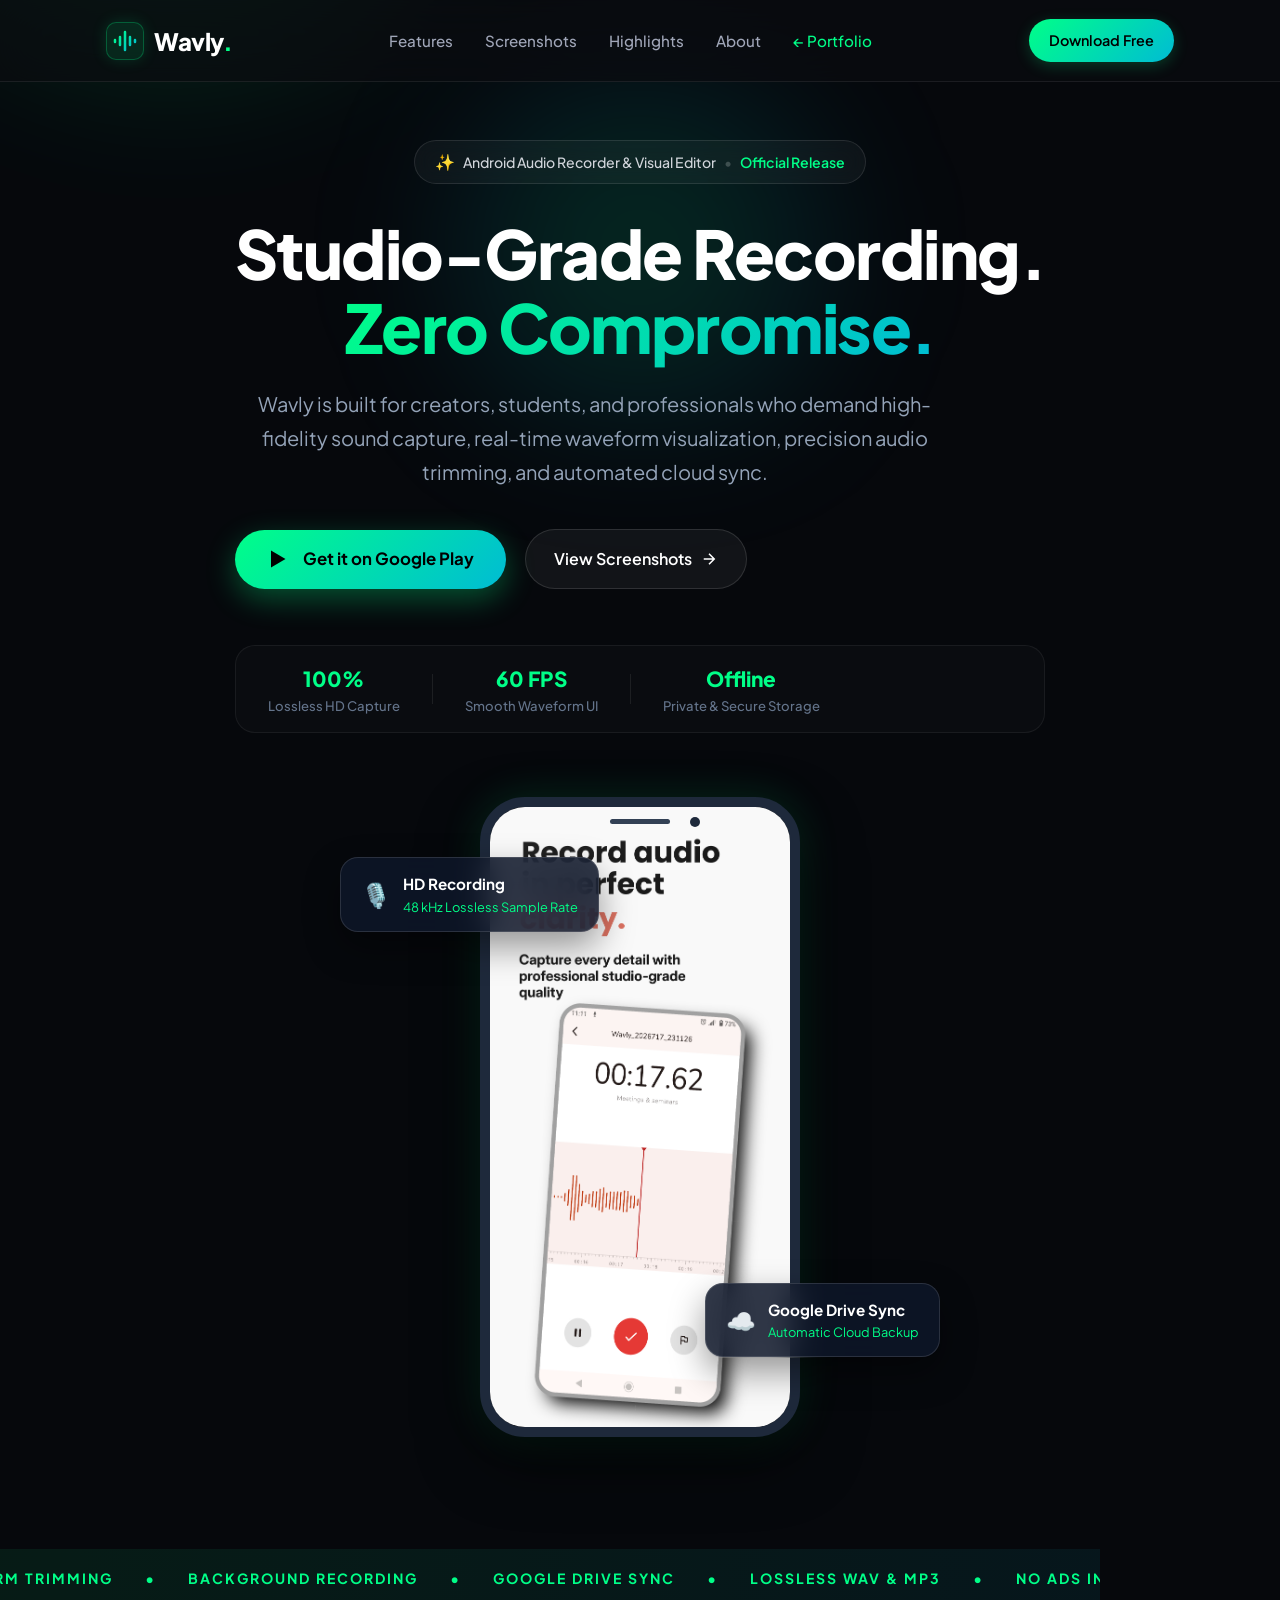
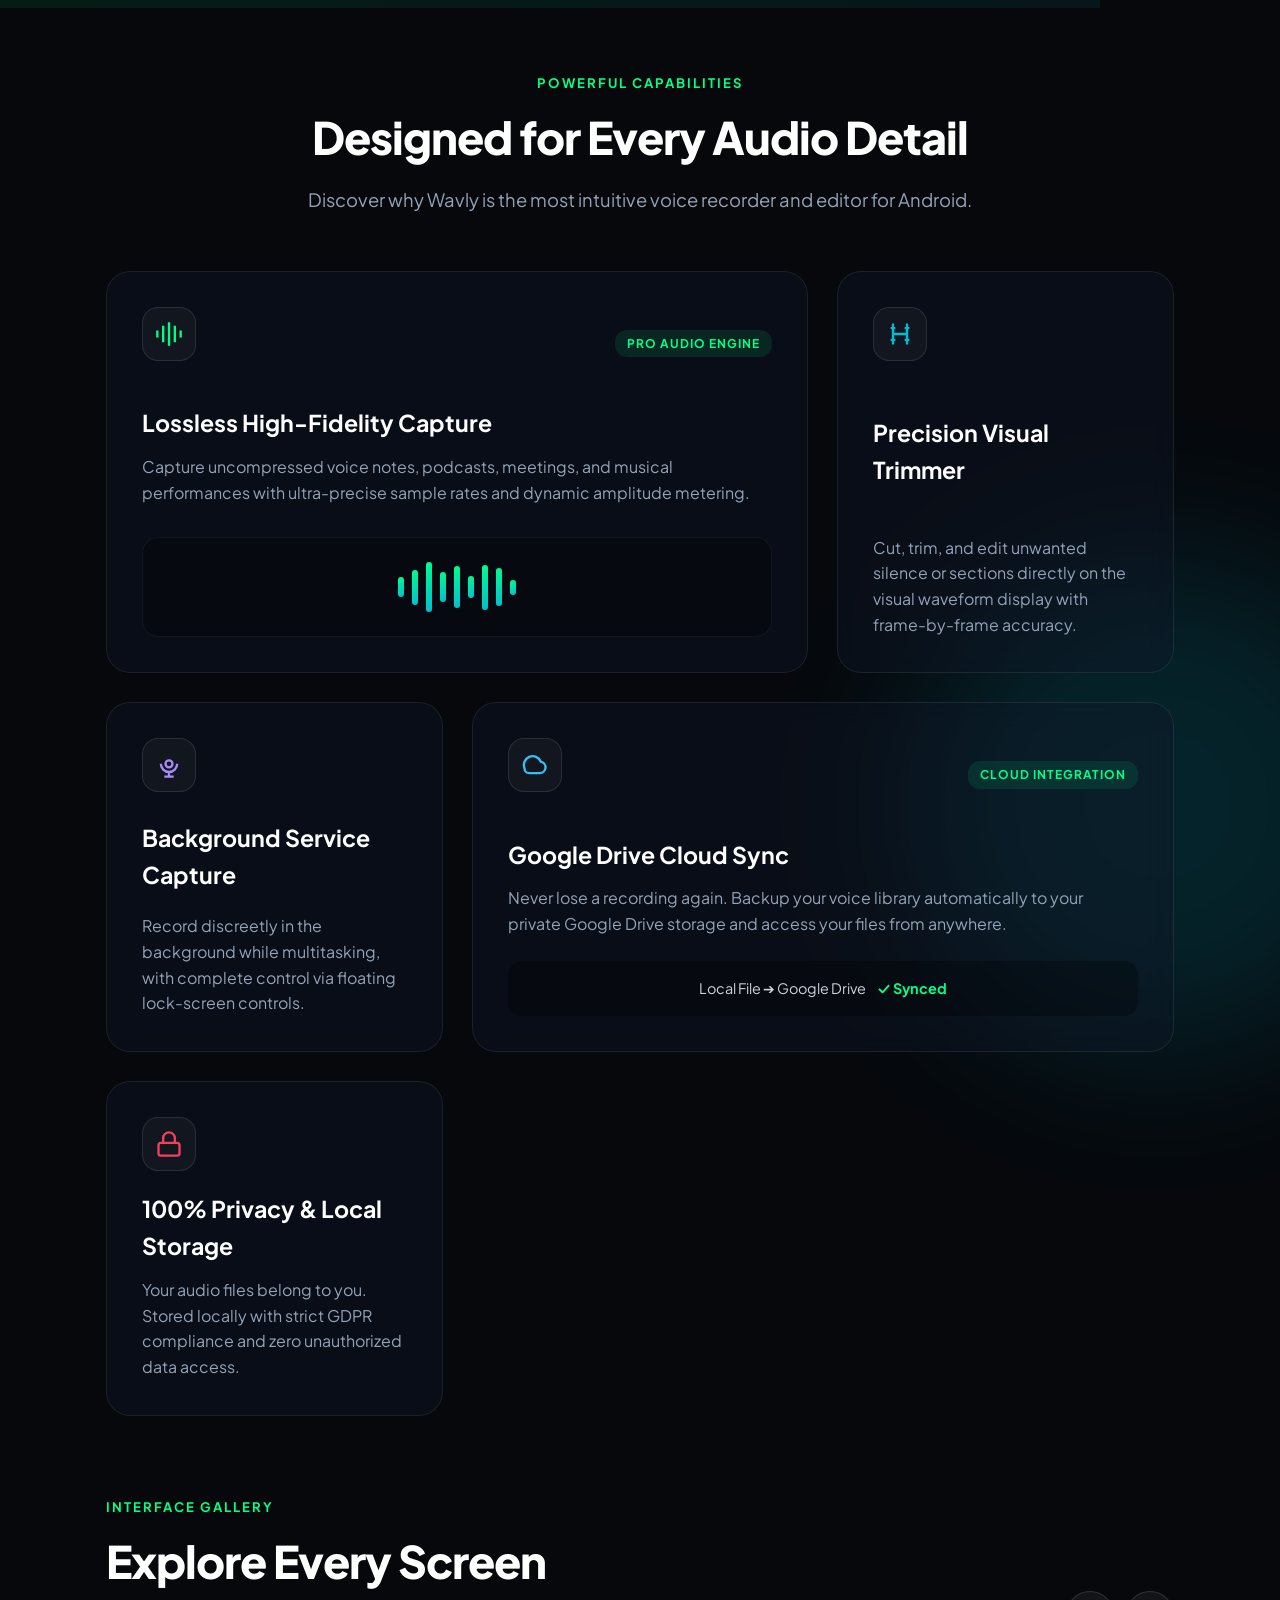
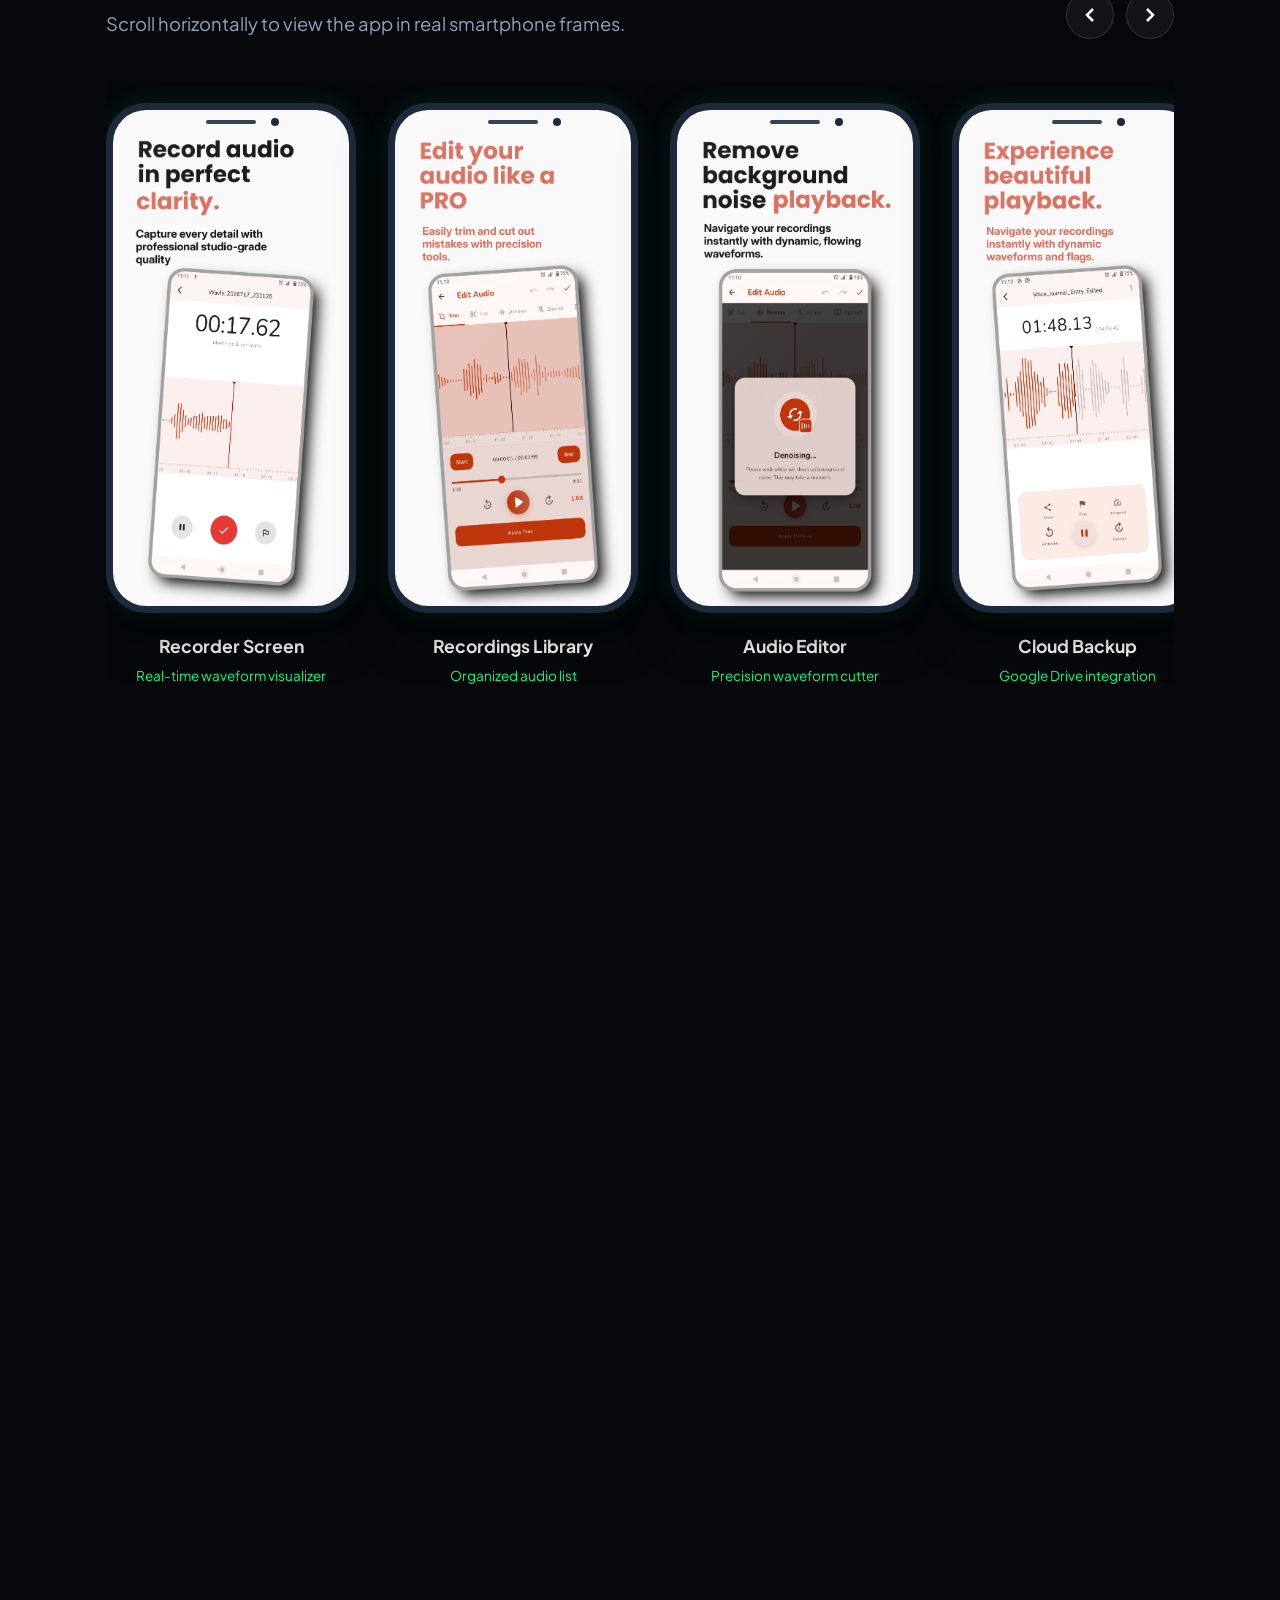
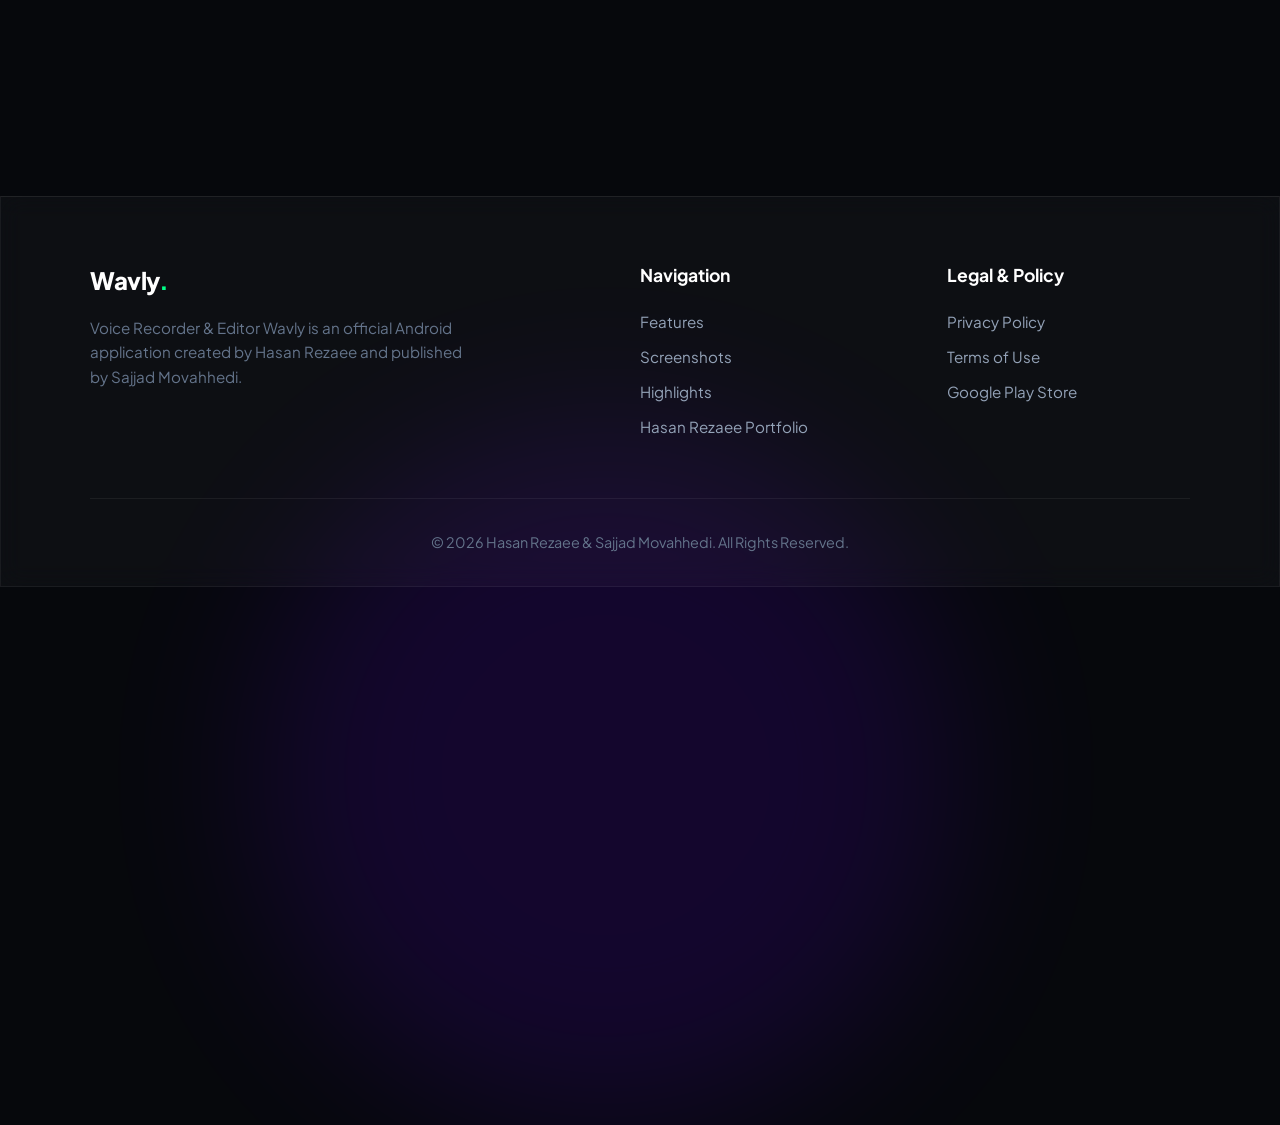
==== commit a7e0885d: "Redesign screenshot showcase section with side-by-side horizontal phone track and lightbox modal" ====
--- a/wavly.html
+++ b/wavly.html
@@ -304,78 +304,140 @@
             </div>
         </section>
 
-        <!-- Interactive Screenshots Carousel Section -->
+        <!-- Interactive Screenshots Side-by-Side Horizontal Showcase Section -->
         <section id="screenshots" class="screenshots-section">
-            <div class="section-header center">
-                <span class="section-badge">INTERFACE GALLERY</span>
-                <h2 class="section-heading">Sleek. Modern. Intuitive.</h2>
-                <p class="section-subheading">Take a look inside the Voice Recorder &amp; Editor Wavly Android experience.</p>
-            </div>
-
-            <div class="phone-carousel-container reveal">
-                <div class="phone-devices-grid">
-                    <div class="device-card glass" onclick="changeHeroScreen('assets/Wavly/image1.jpg')">
-                        <div class="device-screen-wrapper">
-                            <img src="assets/Wavly/image1.jpg" alt="Wavly Screenshot 1 - Audio Recording Screen" loading="lazy">
-                        </div>
-                        <div class="device-caption">
+            <div class="section-header-wrap">
+                <div class="section-header-left">
+                    <span class="section-badge">INTERFACE GALLERY</span>
+                    <h2 class="section-heading">Explore Every Screen</h2>
+                    <p class="section-subheading">Scroll horizontally to view the app in real smartphone frames.</p>
+                </div>
+                <div class="slider-controls">
+                    <button class="slider-btn" id="slide-left-btn" onclick="scrollScreenshots(-320)" aria-label="Scroll Screenshots Left">
+                        <svg width="24" height="24" viewBox="0 0 24 24" fill="none" stroke="currentColor" stroke-width="2.5"><path d="M15 18l-6-6 6-6"/></svg>
+                    </button>
+                    <button class="slider-btn" id="slide-right-btn" onclick="scrollScreenshots(320)" aria-label="Scroll Screenshots Right">
+                        <svg width="24" height="24" viewBox="0 0 24 24" fill="none" stroke="currentColor" stroke-width="2.5"><path d="M9 18l6-6-6-6"/></svg>
+                    </button>
+                </div>
+            </div>
+
+            <!-- Horizontal Phone Track -->
+            <div class="horizontal-phone-track-wrapper reveal">
+                <div class="horizontal-phone-track" id="phone-track">
+                    <!-- Phone Frame 1 -->
+                    <div class="phone-card-item" onclick="openLightbox('assets/Wavly/image1.jpg', 'HD Waveform Recorder Screen')">
+                        <div class="mini-phone-frame">
+                            <div class="mini-speaker"></div>
+                            <div class="mini-camera"></div>
+                            <div class="mini-screen">
+                                <img src="assets/Wavly/image1.jpg" alt="Wavly App Screenshot 1 - Audio Recording Waveform Interface">
+                            </div>
+                            <div class="mini-glass-overlay"></div>
+                            <div class="zoom-hover-badge">🔍 Zoom</div>
+                        </div>
+                        <div class="phone-item-caption">
                             <h4>Recorder Screen</h4>
-                            <p>Real-time waveform visualizer</p>
-                        </div>
-                    </div>
-
-                    <div class="device-card glass" onclick="changeHeroScreen('assets/Wavly/image2.jpg')">
-                        <div class="device-screen-wrapper">
-                            <img src="assets/Wavly/image2.jpg" alt="Wavly Screenshot 2 - Voice Library" loading="lazy">
-                        </div>
-                        <div class="device-caption">
+                            <span>Real-time waveform visualizer</span>
+                        </div>
+                    </div>
+
+                    <!-- Phone Frame 2 -->
+                    <div class="phone-card-item" onclick="openLightbox('assets/Wavly/image2.jpg', 'Organized Audio Library')">
+                        <div class="mini-phone-frame">
+                            <div class="mini-speaker"></div>
+                            <div class="mini-camera"></div>
+                            <div class="mini-screen">
+                                <img src="assets/Wavly/image2.jpg" alt="Wavly App Screenshot 2 - Voice Notes & Audio File List">
+                            </div>
+                            <div class="mini-glass-overlay"></div>
+                            <div class="zoom-hover-badge">🔍 Zoom</div>
+                        </div>
+                        <div class="phone-item-caption">
                             <h4>Recordings Library</h4>
-                            <p>Organized audio list</p>
-                        </div>
-                    </div>
-
-                    <div class="device-card glass" onclick="changeHeroScreen('assets/Wavly/image3.jpg')">
-                        <div class="device-screen-wrapper">
-                            <img src="assets/Wavly/image3.jpg" alt="Wavly Screenshot 3 - Waveform Editor" loading="lazy">
-                        </div>
-                        <div class="device-caption">
+                            <span>Organized audio list</span>
+                        </div>
+                    </div>
+
+                    <!-- Phone Frame 3 -->
+                    <div class="phone-card-item" onclick="openLightbox('assets/Wavly/image3.jpg', 'Precision Audio Waveform Trimming')">
+                        <div class="mini-phone-frame">
+                            <div class="mini-speaker"></div>
+                            <div class="mini-camera"></div>
+                            <div class="mini-screen">
+                                <img src="assets/Wavly/image3.jpg" alt="Wavly App Screenshot 3 - Audio Editor & Trimming Tool">
+                            </div>
+                            <div class="mini-glass-overlay"></div>
+                            <div class="zoom-hover-badge">🔍 Zoom</div>
+                        </div>
+                        <div class="phone-item-caption">
                             <h4>Audio Editor</h4>
-                            <p>Precision waveform cutter</p>
-                        </div>
-                    </div>
-
-                    <div class="device-card glass" onclick="changeHeroScreen('assets/Wavly/image4.jpg')">
-                        <div class="device-screen-wrapper">
-                            <img src="assets/Wavly/image4.jpg" alt="Wavly Screenshot 4 - Cloud Sync" loading="lazy">
-                        </div>
-                        <div class="device-caption">
+                            <span>Precision waveform cutter</span>
+                        </div>
+                    </div>
+
+                    <!-- Phone Frame 4 -->
+                    <div class="phone-card-item" onclick="openLightbox('assets/Wavly/image4.jpg', 'Google Drive Cloud Sync Settings')">
+                        <div class="mini-phone-frame">
+                            <div class="mini-speaker"></div>
+                            <div class="mini-camera"></div>
+                            <div class="mini-screen">
+                                <img src="assets/Wavly/image4.jpg" alt="Wavly App Screenshot 4 - Google Drive Cloud Backup Settings">
+                            </div>
+                            <div class="mini-glass-overlay"></div>
+                            <div class="zoom-hover-badge">🔍 Zoom</div>
+                        </div>
+                        <div class="phone-item-caption">
                             <h4>Cloud Backup</h4>
-                            <p>Google Drive integration</p>
-                        </div>
-                    </div>
-
-                    <div class="device-card glass" onclick="changeHeroScreen('assets/Wavly/image5.jpg')">
-                        <div class="device-screen-wrapper">
-                            <img src="assets/Wavly/image5.jpg" alt="Wavly Screenshot 5 - Audio Player" loading="lazy">
-                        </div>
-                        <div class="device-caption">
+                            <span>Google Drive integration</span>
+                        </div>
+                    </div>
+
+                    <!-- Phone Frame 5 -->
+                    <div class="phone-card-item" onclick="openLightbox('assets/Wavly/image5.jpg', 'High-Fidelity Audio Player')">
+                        <div class="mini-phone-frame">
+                            <div class="mini-speaker"></div>
+                            <div class="mini-camera"></div>
+                            <div class="mini-screen">
+                                <img src="assets/Wavly/image5.jpg" alt="Wavly App Screenshot 5 - Audio Player & Waveform Visualizer">
+                            </div>
+                            <div class="mini-glass-overlay"></div>
+                            <div class="zoom-hover-badge">🔍 Zoom</div>
+                        </div>
+                        <div class="phone-item-caption">
                             <h4>HD Audio Player</h4>
-                            <p>Smooth playback control</p>
-                        </div>
-                    </div>
-
-                    <div class="device-card glass" onclick="changeHeroScreen('assets/Wavly/image6.jpg')">
-                        <div class="device-screen-wrapper">
-                            <img src="assets/Wavly/image6.jpg" alt="Wavly Screenshot 6 - Settings" loading="lazy">
-                        </div>
-                        <div class="device-caption">
+                            <span>Smooth playback control</span>
+                        </div>
+                    </div>
+
+                    <!-- Phone Frame 6 -->
+                    <div class="phone-card-item" onclick="openLightbox('assets/Wavly/image6.jpg', 'Custom Audio & Recording Options')">
+                        <div class="mini-phone-frame">
+                            <div class="mini-speaker"></div>
+                            <div class="mini-camera"></div>
+                            <div class="mini-screen">
+                                <img src="assets/Wavly/image6.jpg" alt="Wavly App Screenshot 6 - Recording Preferences & Audio Settings">
+                            </div>
+                            <div class="mini-glass-overlay"></div>
+                            <div class="zoom-hover-badge">🔍 Zoom</div>
+                        </div>
+                        <div class="phone-item-caption">
                             <h4>Preferences</h4>
-                            <p>Custom audio options</p>
+                            <span>Custom audio options</span>
                         </div>
                     </div>
                 </div>
             </div>
         </section>
+
+        <!-- Fullscreen Screenshot Lightbox Modal -->
+        <div class="lightbox-modal" id="lightbox-modal" onclick="closeLightbox()">
+            <div class="lightbox-content" onclick="event.stopPropagation()">
+                <button class="lightbox-close" onclick="closeLightbox()">&times;</button>
+                <img src="" id="lightbox-img" alt="Enlarged Wavly Screenshot">
+                <div class="lightbox-caption" id="lightbox-caption"></div>
+            </div>
+        </div>
 
         <!-- About Creator & Publisher Section -->
         <section id="about" class="about-creator-section">
@@ -452,18 +514,38 @@
         </div>
     </footer>
 
-    <!-- Interactive Script for Screen Switcher -->
+    <!-- Interactive Scripts for Screenshot Track and Lightbox -->
     <script>
-        function changeHeroScreen(src) {
-            const screen = document.getElementById('hero-phone-screen');
-            if (screen) {
-                screen.style.opacity = '0';
-                setTimeout(() => {
-                    screen.src = src;
-                    screen.style.opacity = '1';
-                }, 200);
+        function scrollScreenshots(offset) {
+            const track = document.getElementById('phone-track');
+            if (track) {
+                track.scrollBy({ left: offset, behavior: 'smooth' });
             }
         }
+
+        function openLightbox(src, caption) {
+            const modal = document.getElementById('lightbox-modal');
+            const img = document.getElementById('lightbox-img');
+            const cap = document.getElementById('lightbox-caption');
+            if (modal && img) {
+                img.src = src;
+                if (cap) cap.textContent = caption || '';
+                modal.classList.add('active');
+                document.body.style.overflow = 'hidden';
+            }
+        }
+
+        function closeLightbox() {
+            const modal = document.getElementById('lightbox-modal');
+            if (modal) {
+                modal.classList.remove('active');
+                document.body.style.overflow = '';
+            }
+        }
+
+        document.addEventListener('keydown', (e) => {
+            if (e.key === 'Escape') closeLightbox();
+        });
     </script>
     <script src="js/main.js"></script>
 </body>
--- a/css/style.css
+++ b/css/style.css
@@ -1116,55 +1116,260 @@
     margin-left: 10px;
 }
 
-/* Screenshots Gallery */
+/* Side-by-Side Horizontal Screenshots Track & Controls */
 .screenshots-section {
     max-width: var(--container-width);
     margin: 5rem auto;
     padding: 0 1rem;
 }
 
-.phone-devices-grid {
-    display: grid;
-    grid-template-columns: repeat(3, 1fr);
-    gap: 2rem;
-}
-
-.device-card {
-    border-radius: 24px;
-    padding: 1.2rem;
-    background: rgba(15, 23, 42, 0.4);
-    border: 1px solid rgba(255, 255, 255, 0.08);
+.section-header-wrap {
+    display: flex;
+    justify-content: space-between;
+    align-items: flex-end;
+    margin-bottom: 2.5rem;
+}
+
+.slider-controls {
+    display: flex;
+    gap: 12px;
+}
+
+.slider-btn {
+    width: 48px;
+    height: 48px;
+    border-radius: 50%;
+    background: rgba(255, 255, 255, 0.05);
+    border: 1px solid rgba(255, 255, 255, 0.12);
+    color: #fff;
+    display: flex;
+    align-items: center;
+    justify-content: center;
     cursor: pointer;
     transition: all 0.3s ease;
 }
 
-.device-card:hover {
-    transform: translateY(-8px);
+.slider-btn:hover {
+    background: var(--accent-primary);
     border-color: var(--accent-primary);
-}
-
-.device-screen-wrapper {
-    border-radius: 16px;
+    color: #000;
+    transform: scale(1.08);
+    box-shadow: 0 0 20px rgba(0, 255, 136, 0.4);
+}
+
+.horizontal-phone-track-wrapper {
+    position: relative;
+    width: 100%;
+}
+
+.horizontal-phone-track {
+    display: flex;
+    gap: 2rem;
+    overflow-x: auto;
+    scroll-behavior: smooth;
+    scroll-snap-type: x mandatory;
+    padding: 1.5rem 0.5rem 2.5rem;
+    scrollbar-width: thin;
+    scrollbar-color: var(--accent-primary) rgba(255, 255, 255, 0.05);
+}
+
+.horizontal-phone-track::-webkit-scrollbar {
+    height: 6px;
+}
+
+.horizontal-phone-track::-webkit-scrollbar-track {
+    background: rgba(255, 255, 255, 0.03);
+    border-radius: 10px;
+}
+
+.horizontal-phone-track::-webkit-scrollbar-thumb {
+    background: var(--gradient-1);
+    border-radius: 10px;
+}
+
+.phone-card-item {
+    flex: 0 0 auto;
+    scroll-snap-align: start;
+    cursor: pointer;
+    display: flex;
+    flex-direction: column;
+    align-items: center;
+}
+
+.mini-phone-frame {
+    width: 250px;
+    height: 510px;
+    border-radius: 40px;
+    background: #000;
+    border: 7px solid #1e293b;
+    box-shadow: 0 20px 45px rgba(0, 0, 0, 0.55), 0 0 25px rgba(0, 255, 136, 0.12);
+    position: relative;
     overflow: hidden;
-    margin-bottom: 1rem;
-    box-shadow: 0 10px 25px rgba(0, 0, 0, 0.4);
-}
-
-.device-screen-wrapper img {
+    transition: all 0.35s cubic-bezier(0.4, 0, 0.2, 1);
+}
+
+.phone-card-item:hover .mini-phone-frame {
+    transform: translateY(-12px) scale(1.03);
+    border-color: var(--accent-primary);
+    box-shadow: 0 30px 65px rgba(0, 0, 0, 0.7), 0 0 35px rgba(0, 255, 136, 0.35);
+}
+
+.mini-speaker {
+    position: absolute;
+    top: 10px;
+    left: 50%;
+    transform: translateX(-50%);
+    width: 50px;
+    height: 4px;
+    background: #334155;
+    border-radius: 10px;
+    z-index: 10;
+}
+
+.mini-camera {
+    position: absolute;
+    top: 8px;
+    right: 70px;
+    width: 8px;
+    height: 8px;
+    background: #1e293b;
+    border-radius: 50%;
+    z-index: 10;
+}
+
+.mini-screen {
     width: 100%;
-    height: auto;
+    height: 100%;
+    background: #0b0f17;
+    overflow: hidden;
+}
+
+.mini-screen img {
+    width: 100%;
+    height: 100%;
+    object-fit: cover;
     display: block;
 }
 
-.device-caption h4 {
+.mini-glass-overlay {
+    position: absolute;
+    top: 0;
+    left: 0;
+    width: 100%;
+    height: 100%;
+    background: linear-gradient(135deg, rgba(255, 255, 255, 0.08) 0%, rgba(255, 255, 255, 0) 50%);
+    pointer-events: none;
+}
+
+.zoom-hover-badge {
+    position: absolute;
+    bottom: 15px;
+    left: 50%;
+    transform: translateX(-50%) translateY(20px);
+    opacity: 0;
+    background: rgba(0, 255, 136, 0.9);
+    color: #000;
+    font-weight: 700;
+    font-size: 0.8rem;
+    padding: 6px 16px;
+    border-radius: 20px;
+    transition: all 0.3s ease;
+    box-shadow: 0 4px 15px rgba(0, 0, 0, 0.4);
+    pointer-events: none;
+}
+
+.phone-card-item:hover .zoom-hover-badge {
+    transform: translateX(-50%) translateY(0);
+    opacity: 1;
+}
+
+.phone-item-caption {
+    text-align: center;
+    margin-top: 1.2rem;
+}
+
+.phone-item-caption h4 {
     font-size: 1.1rem;
+    font-weight: 700;
     color: #fff;
     margin-bottom: 2px;
 }
 
-.device-caption p {
+.phone-item-caption span {
     font-size: 0.85rem;
     color: var(--accent-primary);
+}
+
+/* Lightbox Modal */
+.lightbox-modal {
+    position: fixed;
+    top: 0;
+    left: 0;
+    width: 100vw;
+    height: 100vh;
+    background: rgba(5, 8, 14, 0.92);
+    backdrop-filter: blur(25px);
+    -webkit-backdrop-filter: blur(25px);
+    z-index: 2000;
+    display: flex;
+    align-items: center;
+    justify-content: center;
+    opacity: 0;
+    pointer-events: none;
+    transition: opacity 0.35s ease;
+}
+
+.lightbox-modal.active {
+    opacity: 1;
+    pointer-events: auto;
+}
+
+.lightbox-content {
+    position: relative;
+    max-width: 90vw;
+    max-height: 90vh;
+    display: flex;
+    flex-direction: column;
+    align-items: center;
+}
+
+.lightbox-content img {
+    max-width: 85vw;
+    max-height: 75vh;
+    border-radius: 24px;
+    border: 2px solid rgba(255, 255, 255, 0.15);
+    box-shadow: 0 25px 70px rgba(0, 0, 0, 0.8), 0 0 40px rgba(0, 255, 136, 0.2);
+}
+
+.lightbox-caption {
+    margin-top: 1.2rem;
+    font-size: 1.2rem;
+    font-weight: 700;
+    color: #fff;
+    text-align: center;
+}
+
+.lightbox-close {
+    position: absolute;
+    top: -45px;
+    right: 0;
+    background: rgba(255, 255, 255, 0.1);
+    border: 1px solid rgba(255, 255, 255, 0.2);
+    color: #fff;
+    font-size: 2rem;
+    width: 44px;
+    height: 44px;
+    border-radius: 50%;
+    cursor: pointer;
+    display: flex;
+    align-items: center;
+    justify-content: center;
+    transition: all 0.25s ease;
+}
+
+.lightbox-close:hover {
+    background: var(--accent-primary);
+    color: #000;
 }
 
 /* About Creator */
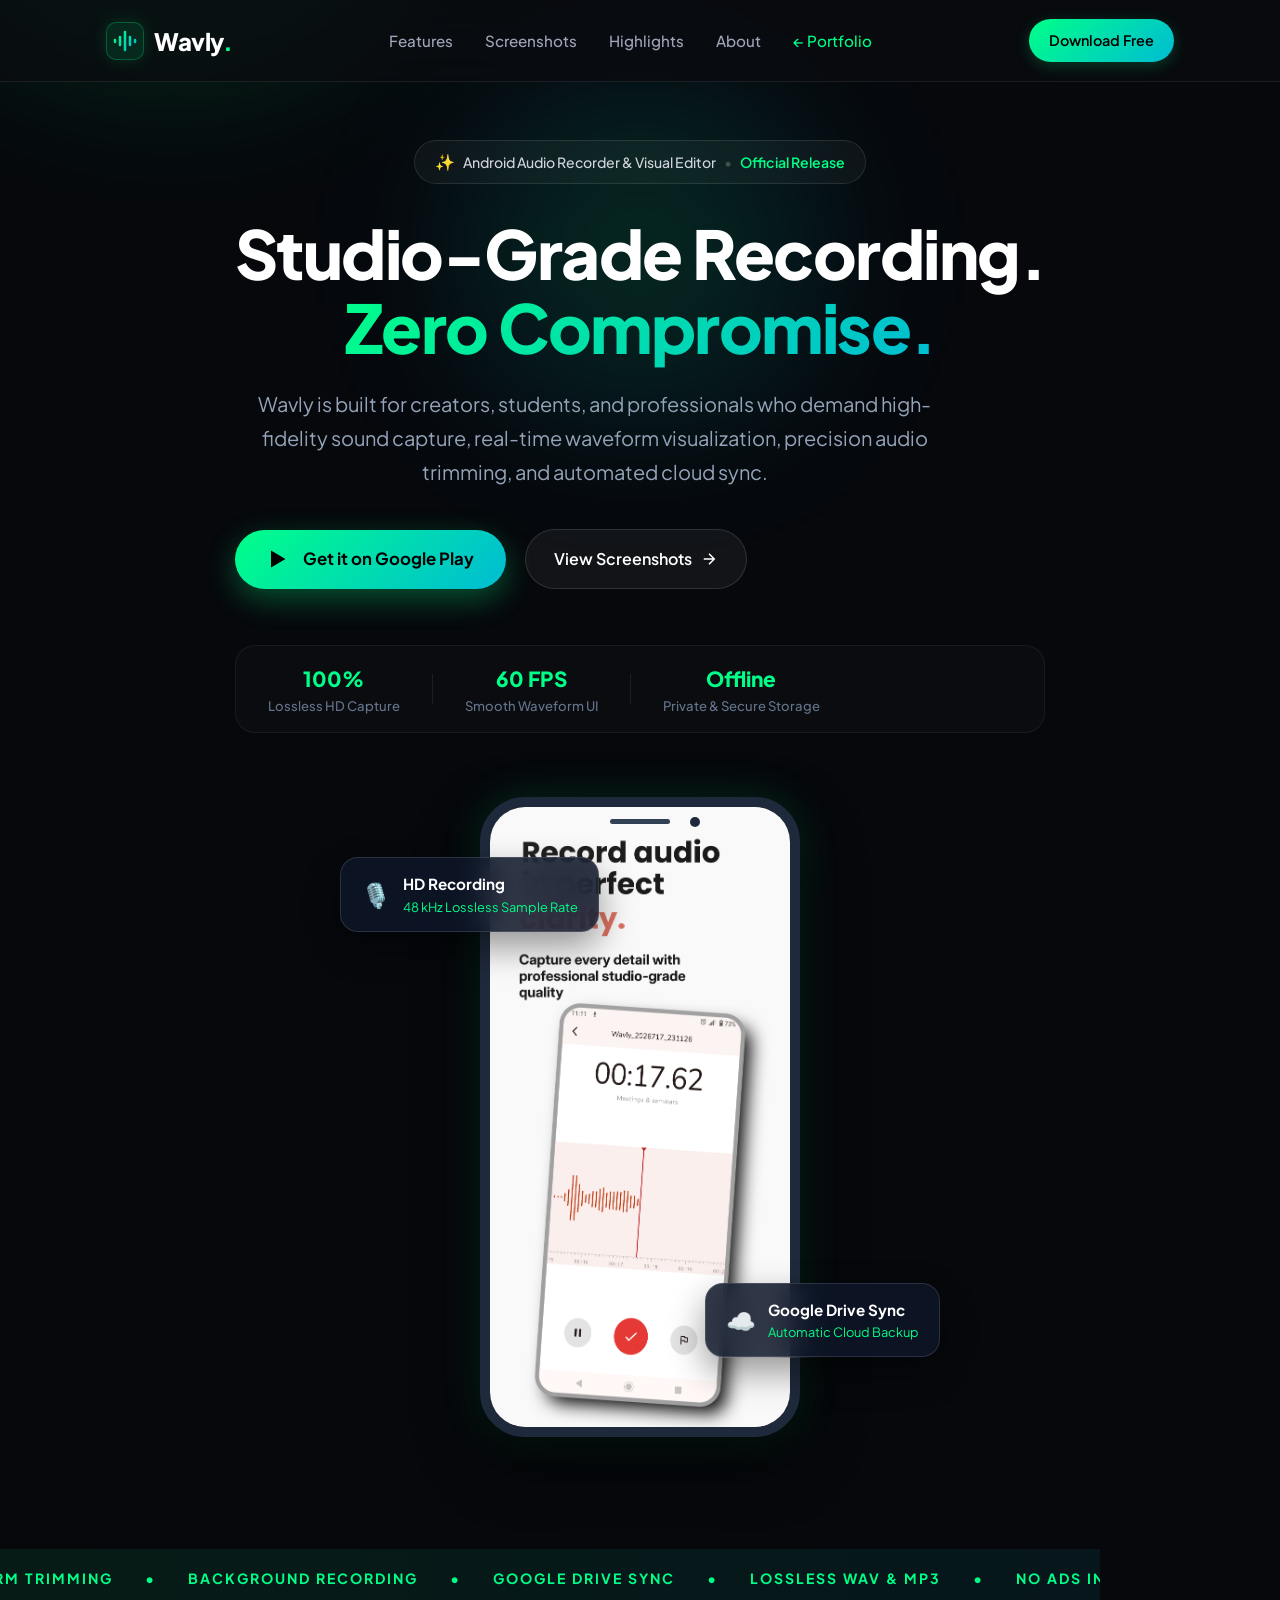
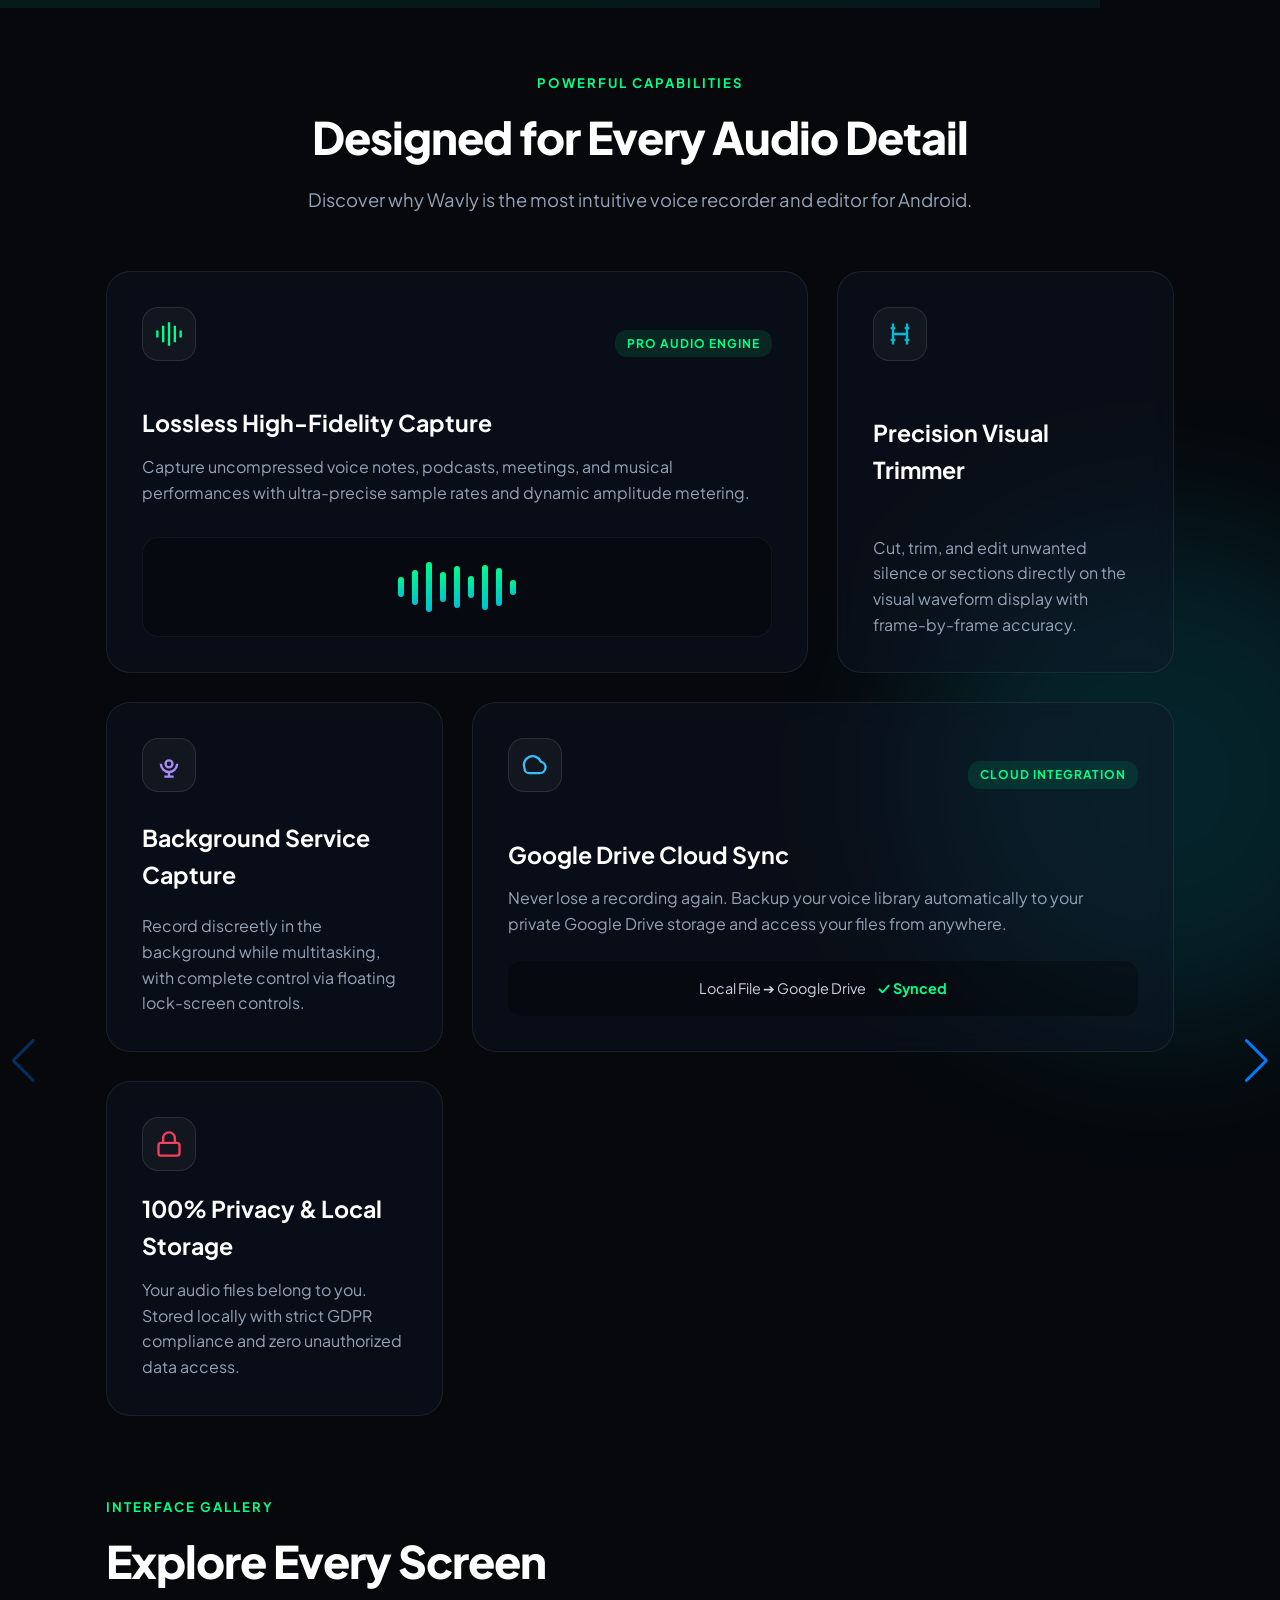
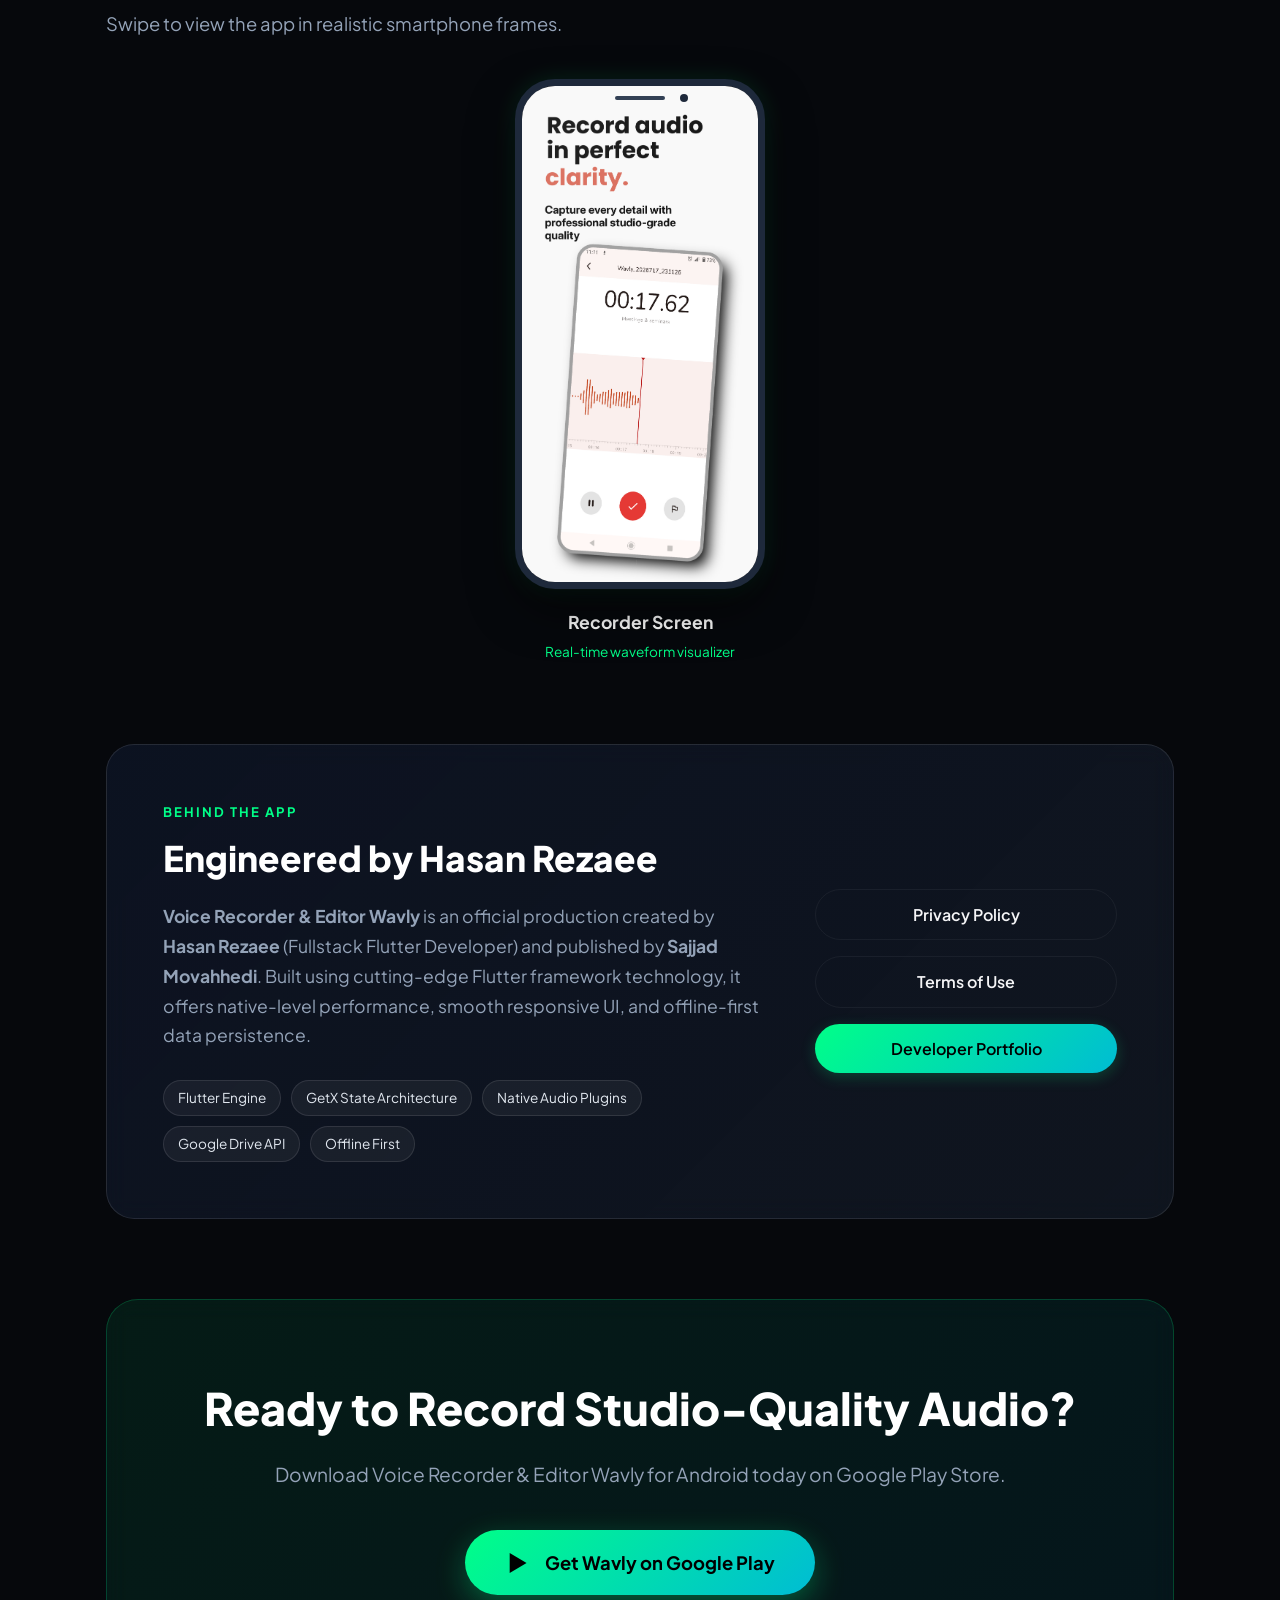
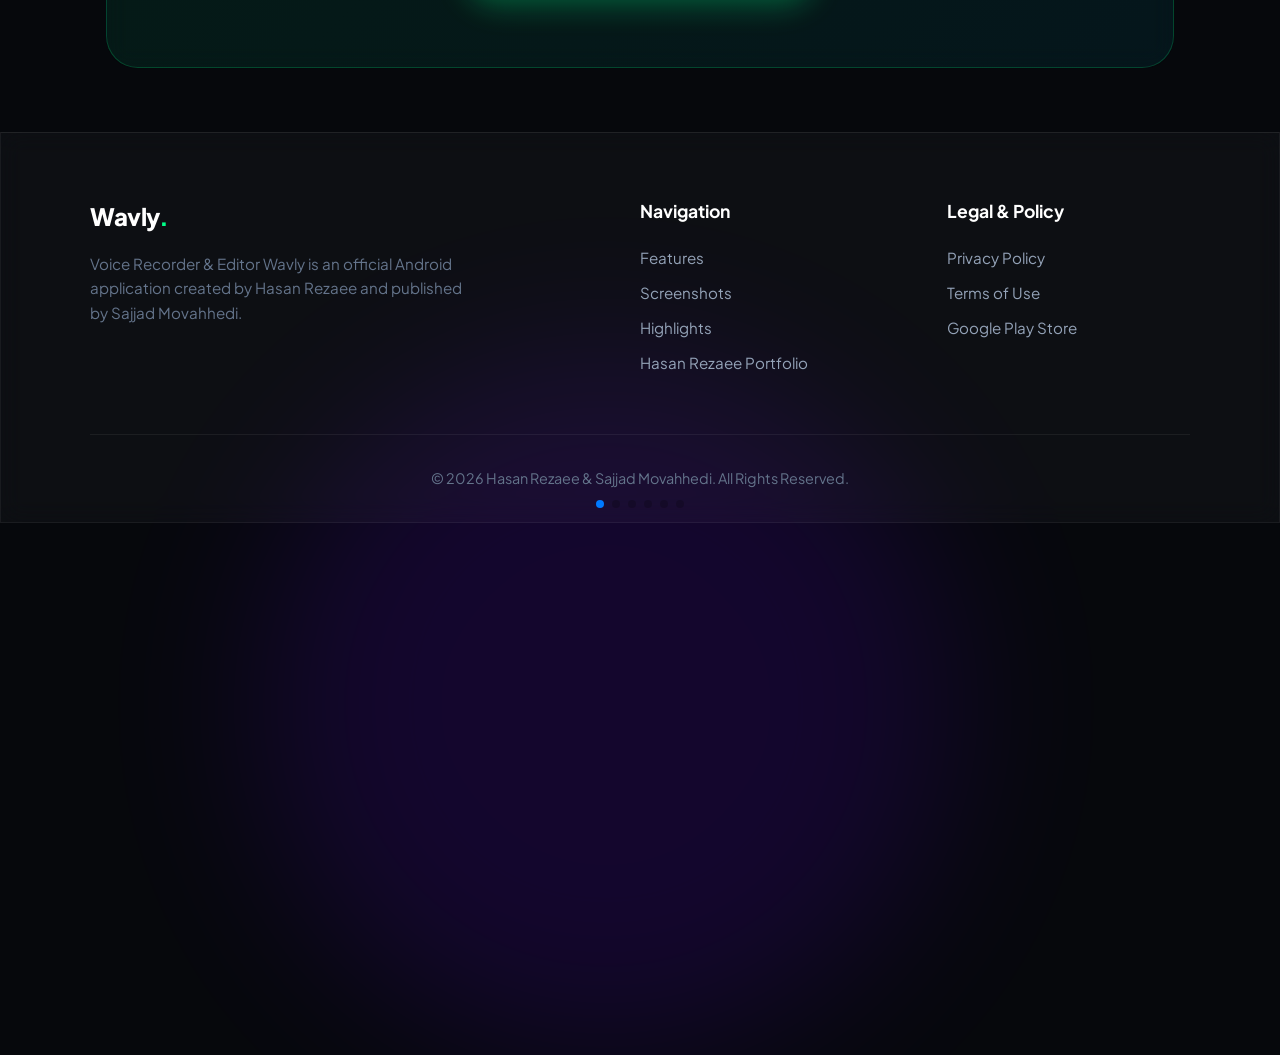
==== commit cca03920: "Update Wavly landing page screenshot section with Swiper carousel" ====
--- a/wavly.html
+++ b/wavly.html
@@ -39,6 +39,10 @@
 
     <!-- Main Stylesheet -->
     <link rel="stylesheet" href="css/style.css">
+    <!-- Swiper CSS -->
+    <link rel="stylesheet" href="https://unpkg.com/swiper/swiper-bundle.min.css" />
+    <!-- Swiper JS -->
+    <script src="https://unpkg.com/swiper/swiper-bundle.min.js"></script>
 
     <!-- Structured Data Schema.org for Google Search Indexing -->
     <script type="application/ld+json">
@@ -304,129 +308,103 @@
             </div>
         </section>
 
-        <!-- Interactive Screenshots Side-by-Side Horizontal Showcase Section -->
+        <!-- Swiper Carousel for Screenshot Showcase -->
         <section id="screenshots" class="screenshots-section">
             <div class="section-header-wrap">
                 <div class="section-header-left">
                     <span class="section-badge">INTERFACE GALLERY</span>
                     <h2 class="section-heading">Explore Every Screen</h2>
-                    <p class="section-subheading">Scroll horizontally to view the app in real smartphone frames.</p>
-                </div>
-                <div class="slider-controls">
-                    <button class="slider-btn" id="slide-left-btn" onclick="scrollScreenshots(-320)" aria-label="Scroll Screenshots Left">
-                        <svg width="24" height="24" viewBox="0 0 24 24" fill="none" stroke="currentColor" stroke-width="2.5"><path d="M15 18l-6-6 6-6"/></svg>
-                    </button>
-                    <button class="slider-btn" id="slide-right-btn" onclick="scrollScreenshots(320)" aria-label="Scroll Screenshots Right">
-                        <svg width="24" height="24" viewBox="0 0 24 24" fill="none" stroke="currentColor" stroke-width="2.5"><path d="M9 18l6-6-6-6"/></svg>
-                    </button>
-                </div>
-            </div>
-
-            <!-- Horizontal Phone Track -->
-            <div class="horizontal-phone-track-wrapper reveal">
-                <div class="horizontal-phone-track" id="phone-track">
-                    <!-- Phone Frame 1 -->
-                    <div class="phone-card-item" onclick="openLightbox('assets/Wavly/image1.jpg', 'HD Waveform Recorder Screen')">
-                        <div class="mini-phone-frame">
-                            <div class="mini-speaker"></div>
-                            <div class="mini-camera"></div>
-                            <div class="mini-screen">
-                                <img src="assets/Wavly/image1.jpg" alt="Wavly App Screenshot 1 - Audio Recording Waveform Interface">
+                    <p class="section-subheading">Swipe to view the app in realistic smartphone frames.</p>
+                </div>
+            </div>
+
+            <!-- Swiper -->
+            <div class="swiper-container">
+                <div class="swiper-wrapper">
+                    <!-- Slide 1 -->
+                    <div class="swiper-slide">
+                        <div class="phone-card-item" onclick="openLightbox('assets/Wavly/image1.jpg', 'HD Waveform Recorder Screen')">
+                            <div class="mini-phone-frame">
+                                <div class="mini-speaker"></div>
+                                <div class="mini-camera"></div>
+                                <div class="mini-screen"><img src="assets/Wavly/image1.jpg" alt="Wavly App Screenshot 1 - Audio Recording Waveform Interface"></div>
+                                <div class="mini-glass-overlay"></div>
+                                <div class="zoom-hover-badge">🔍 Zoom</div>
                             </div>
-                            <div class="mini-glass-overlay"></div>
-                            <div class="zoom-hover-badge">🔍 Zoom</div>
-                        </div>
-                        <div class="phone-item-caption">
-                            <h4>Recorder Screen</h4>
-                            <span>Real-time waveform visualizer</span>
-                        </div>
-                    </div>
-
-                    <!-- Phone Frame 2 -->
-                    <div class="phone-card-item" onclick="openLightbox('assets/Wavly/image2.jpg', 'Organized Audio Library')">
-                        <div class="mini-phone-frame">
-                            <div class="mini-speaker"></div>
-                            <div class="mini-camera"></div>
-                            <div class="mini-screen">
-                                <img src="assets/Wavly/image2.jpg" alt="Wavly App Screenshot 2 - Voice Notes & Audio File List">
+                            <div class="phone-item-caption"><h4>Recorder Screen</h4><span>Real-time waveform visualizer</span></div>
+                        </div>
+                    </div>
+                    <!-- Slide 2 -->
+                    <div class="swiper-slide">
+                        <div class="phone-card-item" onclick="openLightbox('assets/Wavly/image2.jpg', 'Organized Audio Library')">
+                            <div class="mini-phone-frame">
+                                <div class="mini-speaker"></div>
+                                <div class="mini-camera"></div>
+                                <div class="mini-screen"><img src="assets/Wavly/image2.jpg" alt="Wavly App Screenshot 2 - Voice Notes & Audio File List"></div>
+                                <div class="mini-glass-overlay"></div>
+                                <div class="zoom-hover-badge">🔍 Zoom</div>
                             </div>
-                            <div class="mini-glass-overlay"></div>
-                            <div class="zoom-hover-badge">🔍 Zoom</div>
-                        </div>
-                        <div class="phone-item-caption">
-                            <h4>Recordings Library</h4>
-                            <span>Organized audio list</span>
-                        </div>
-                    </div>
-
-                    <!-- Phone Frame 3 -->
-                    <div class="phone-card-item" onclick="openLightbox('assets/Wavly/image3.jpg', 'Precision Audio Waveform Trimming')">
-                        <div class="mini-phone-frame">
-                            <div class="mini-speaker"></div>
-                            <div class="mini-camera"></div>
-                            <div class="mini-screen">
-                                <img src="assets/Wavly/image3.jpg" alt="Wavly App Screenshot 3 - Audio Editor & Trimming Tool">
+                            <div class="phone-item-caption"><h4>Recordings Library</h4><span>Organized audio list</span></div>
+                        </div>
+                    </div>
+                    <!-- Slide 3 -->
+                    <div class="swiper-slide">
+                        <div class="phone-card-item" onclick="openLightbox('assets/Wavly/image3.jpg', 'Precision Audio Waveform Trimming')">
+                            <div class="mini-phone-frame">
+                                <div class="mini-speaker"></div>
+                                <div class="mini-camera"></div>
+                                <div class="mini-screen"><img src="assets/Wavly/image3.jpg" alt="Wavly App Screenshot 3 - Audio Editor & Trimming Tool"></div>
+                                <div class="mini-glass-overlay"></div>
+                                <div class="zoom-hover-badge">🔍 Zoom</div>
                             </div>
-                            <div class="mini-glass-overlay"></div>
-                            <div class="zoom-hover-badge">🔍 Zoom</div>
-                        </div>
-                        <div class="phone-item-caption">
-                            <h4>Audio Editor</h4>
-                            <span>Precision waveform cutter</span>
-                        </div>
-                    </div>
-
-                    <!-- Phone Frame 4 -->
-                    <div class="phone-card-item" onclick="openLightbox('assets/Wavly/image4.jpg', 'Google Drive Cloud Sync Settings')">
-                        <div class="mini-phone-frame">
-                            <div class="mini-speaker"></div>
-                            <div class="mini-camera"></div>
-                            <div class="mini-screen">
-                                <img src="assets/Wavly/image4.jpg" alt="Wavly App Screenshot 4 - Google Drive Cloud Backup Settings">
+                            <div class="phone-item-caption"><h4>Audio Editor</h4><span>Precision waveform cutter</span></div>
+                        </div>
+                    </div>
+                    <!-- Slide 4 -->
+                    <div class="swiper-slide">
+                        <div class="phone-card-item" onclick="openLightbox('assets/Wavly/image4.jpg', 'Google Drive Cloud Sync Settings')">
+                            <div class="mini-phone-frame">
+                                <div class="mini-speaker"></div>
+                                <div class="mini-camera"></div>
+                                <div class="mini-screen"><img src="assets/Wavly/image4.jpg" alt="Wavly App Screenshot 4 - Google Drive Cloud Backup Settings"></div>
+                                <div class="mini-glass-overlay"></div>
+                                <div class="zoom-hover-badge">🔍 Zoom</div>
                             </div>
-                            <div class="mini-glass-overlay"></div>
-                            <div class="zoom-hover-badge">🔍 Zoom</div>
-                        </div>
-                        <div class="phone-item-caption">
-                            <h4>Cloud Backup</h4>
-                            <span>Google Drive integration</span>
-                        </div>
-                    </div>
-
-                    <!-- Phone Frame 5 -->
-                    <div class="phone-card-item" onclick="openLightbox('assets/Wavly/image5.jpg', 'High-Fidelity Audio Player')">
-                        <div class="mini-phone-frame">
-                            <div class="mini-speaker"></div>
-                            <div class="mini-camera"></div>
-                            <div class="mini-screen">
-                                <img src="assets/Wavly/image5.jpg" alt="Wavly App Screenshot 5 - Audio Player & Waveform Visualizer">
+                            <div class="phone-item-caption"><h4>Cloud Backup</h4><span>Google Drive integration</span></div>
+                        </div>
+                    </div>
+                    <!-- Slide 5 -->
+                    <div class="swiper-slide">
+                        <div class="phone-card-item" onclick="openLightbox('assets/Wavly/image5.jpg', 'High-Fidelity Audio Player')">
+                            <div class="mini-phone-frame">
+                                <div class="mini-speaker"></div>
+                                <div class="mini-camera"></div>
+                                <div class="mini-screen"><img src="assets/Wavly/image5.jpg" alt="Wavly App Screenshot 5 - Audio Player & Waveform Visualizer"></div>
+                                <div class="mini-glass-overlay"></div>
+                                <div class="zoom-hover-badge">🔍 Zoom</div>
                             </div>
-                            <div class="mini-glass-overlay"></div>
-                            <div class="zoom-hover-badge">🔍 Zoom</div>
-                        </div>
-                        <div class="phone-item-caption">
-                            <h4>HD Audio Player</h4>
-                            <span>Smooth playback control</span>
-                        </div>
-                    </div>
-
-                    <!-- Phone Frame 6 -->
-                    <div class="phone-card-item" onclick="openLightbox('assets/Wavly/image6.jpg', 'Custom Audio & Recording Options')">
-                        <div class="mini-phone-frame">
-                            <div class="mini-speaker"></div>
-                            <div class="mini-camera"></div>
-                            <div class="mini-screen">
-                                <img src="assets/Wavly/image6.jpg" alt="Wavly App Screenshot 6 - Recording Preferences & Audio Settings">
+                            <div class="phone-item-caption"><h4>HD Audio Player</h4><span>Smooth playback control</span></div>
+                        </div>
+                    </div>
+                    <!-- Slide 6 -->
+                    <div class="swiper-slide">
+                        <div class="phone-card-item" onclick="openLightbox('assets/Wavly/image6.jpg', 'Custom Audio & Recording Options')">
+                            <div class="mini-phone-frame">
+                                <div class="mini-speaker"></div>
+                                <div class="mini-camera"></div>
+                                <div class="mini-screen"><img src="assets/Wavly/image6.jpg" alt="Wavly App Screenshot 6 - Recording Preferences & Audio Settings"></div>
+                                <div class="mini-glass-overlay"></div>
+                                <div class="zoom-hover-badge">🔍 Zoom</div>
                             </div>
-                            <div class="mini-glass-overlay"></div>
-                            <div class="zoom-hover-badge">🔍 Zoom</div>
-                        </div>
-                        <div class="phone-item-caption">
-                            <h4>Preferences</h4>
-                            <span>Custom audio options</span>
-                        </div>
-                    </div>
-                </div>
+                            <div class="phone-item-caption"><h4>Preferences</h4><span>Custom audio options</span></div>
+                        </div>
+                    </div>
+                </div>
+                <!-- Navigation -->
+                <div class="swiper-button-prev"></div>
+                <div class="swiper-button-next"></div>
+                <!-- Pagination -->
+                <div class="swiper-pagination"></div>
             </div>
         </section>
 
@@ -548,6 +526,23 @@
         });
     </script>
     <script src="js/main.js"></script>
+    <script>
+        const swiper = new Swiper('.swiper-container', {
+            loop: false,
+            navigation: {
+                nextEl: '.swiper-button-next',
+                prevEl: '.swiper-button-prev',
+            },
+            pagination: {
+                el: '.swiper-pagination',
+                clickable: true,
+            },
+            // Optional: enable keyboard navigation
+            keyboard: {
+                enabled: true,
+            },
+        });
+    </script>
 </body>
 
 </html>
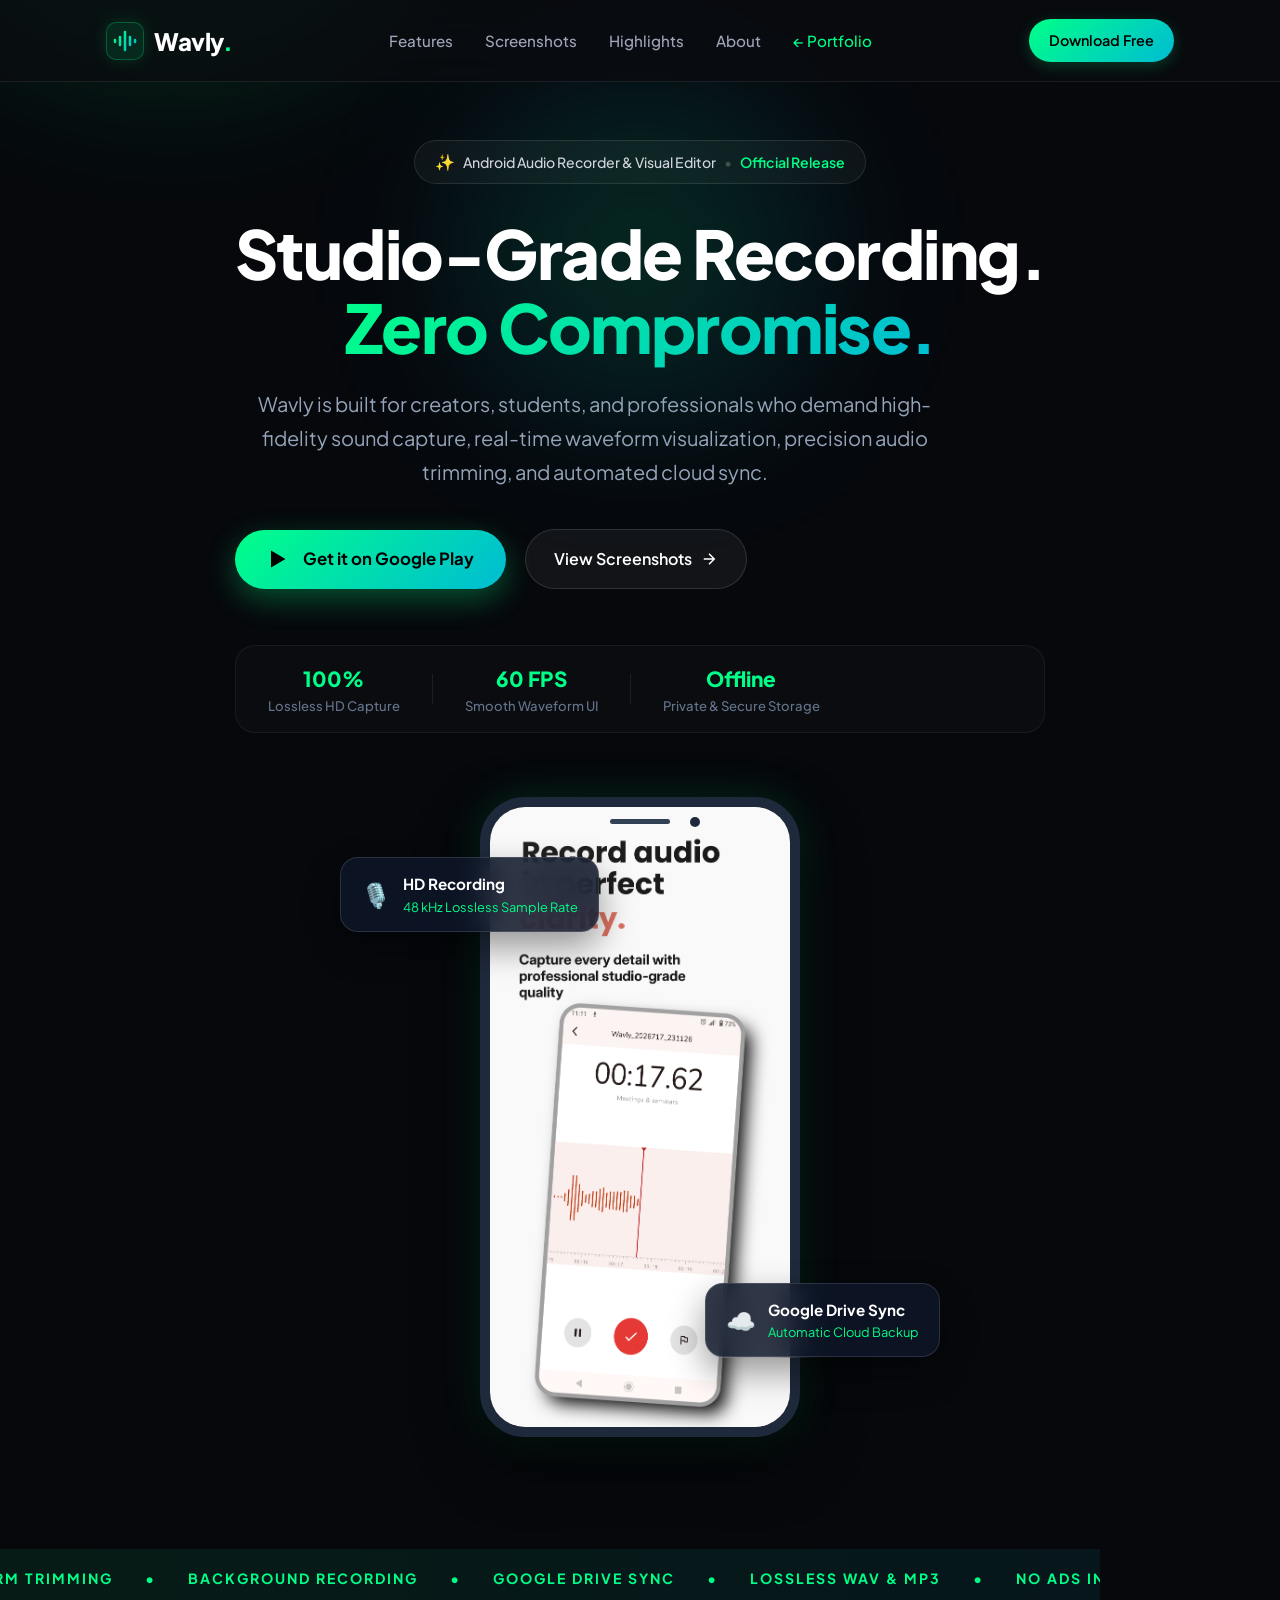
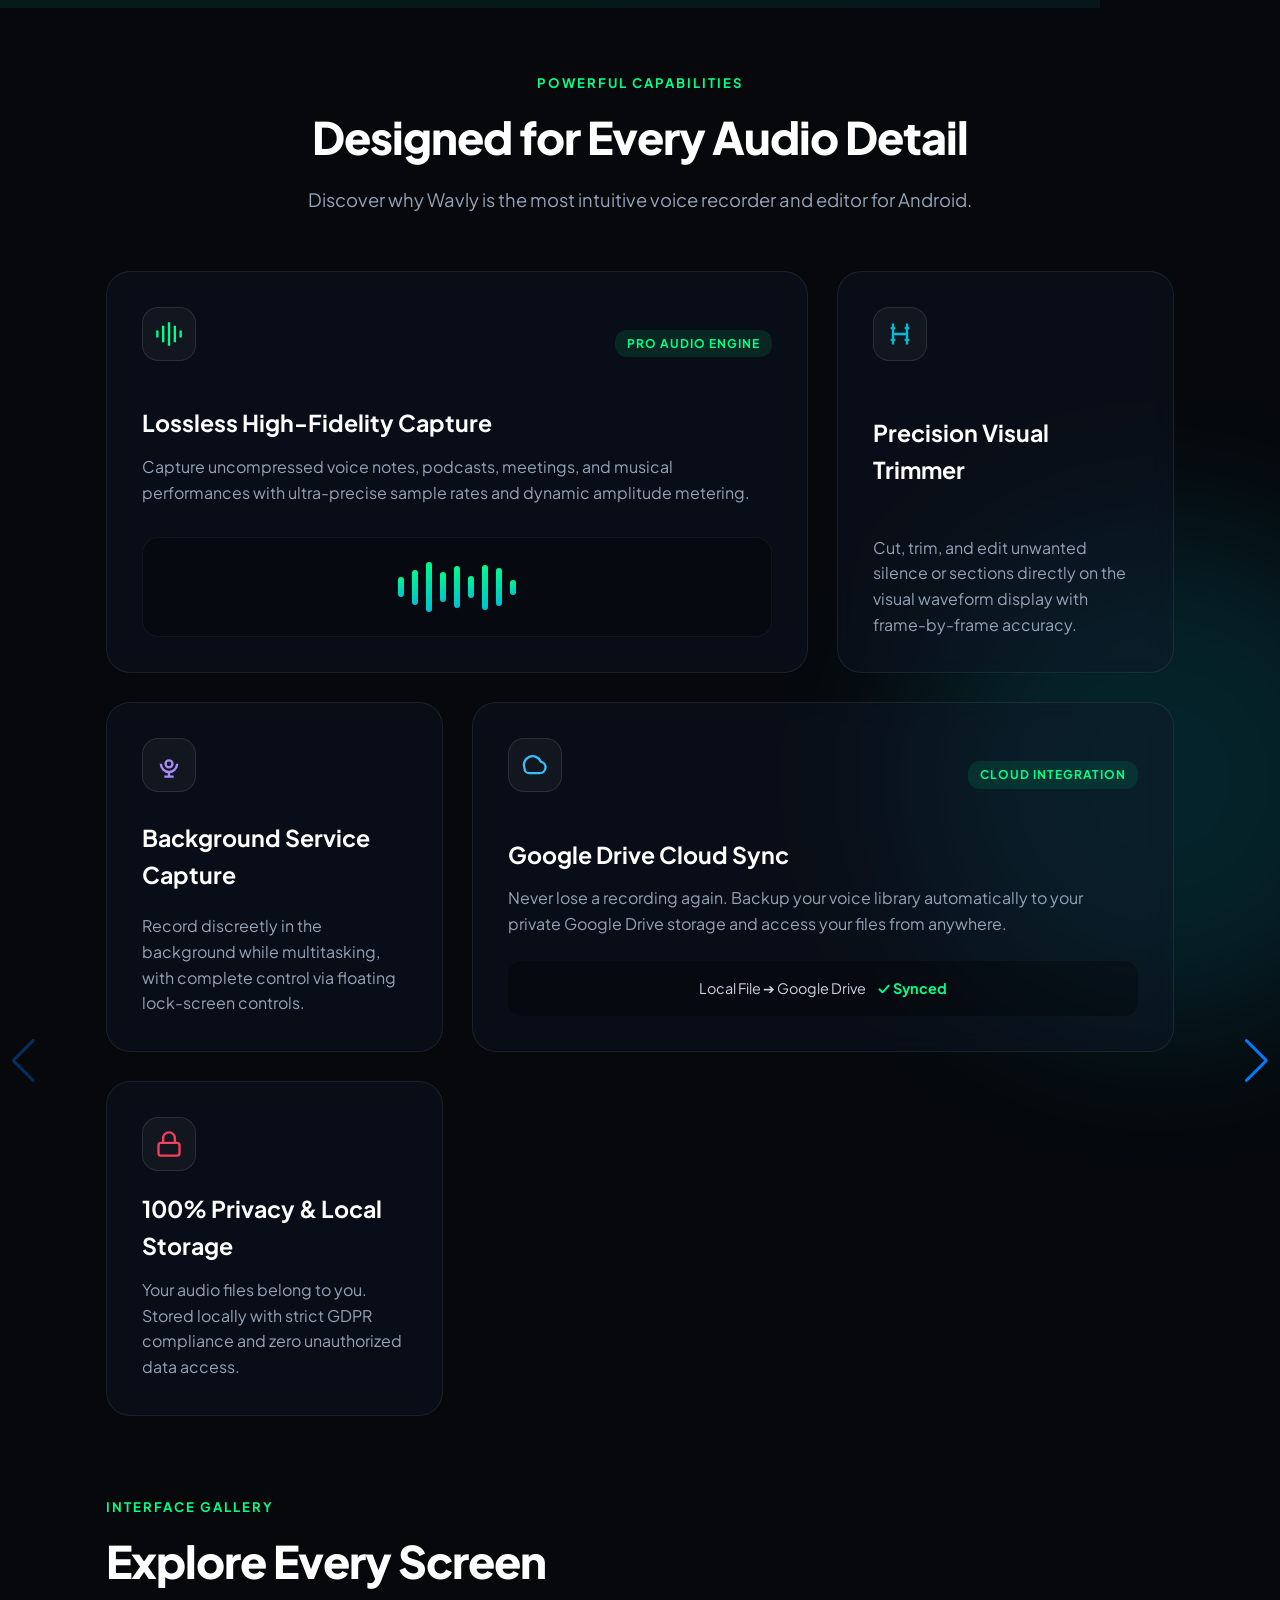
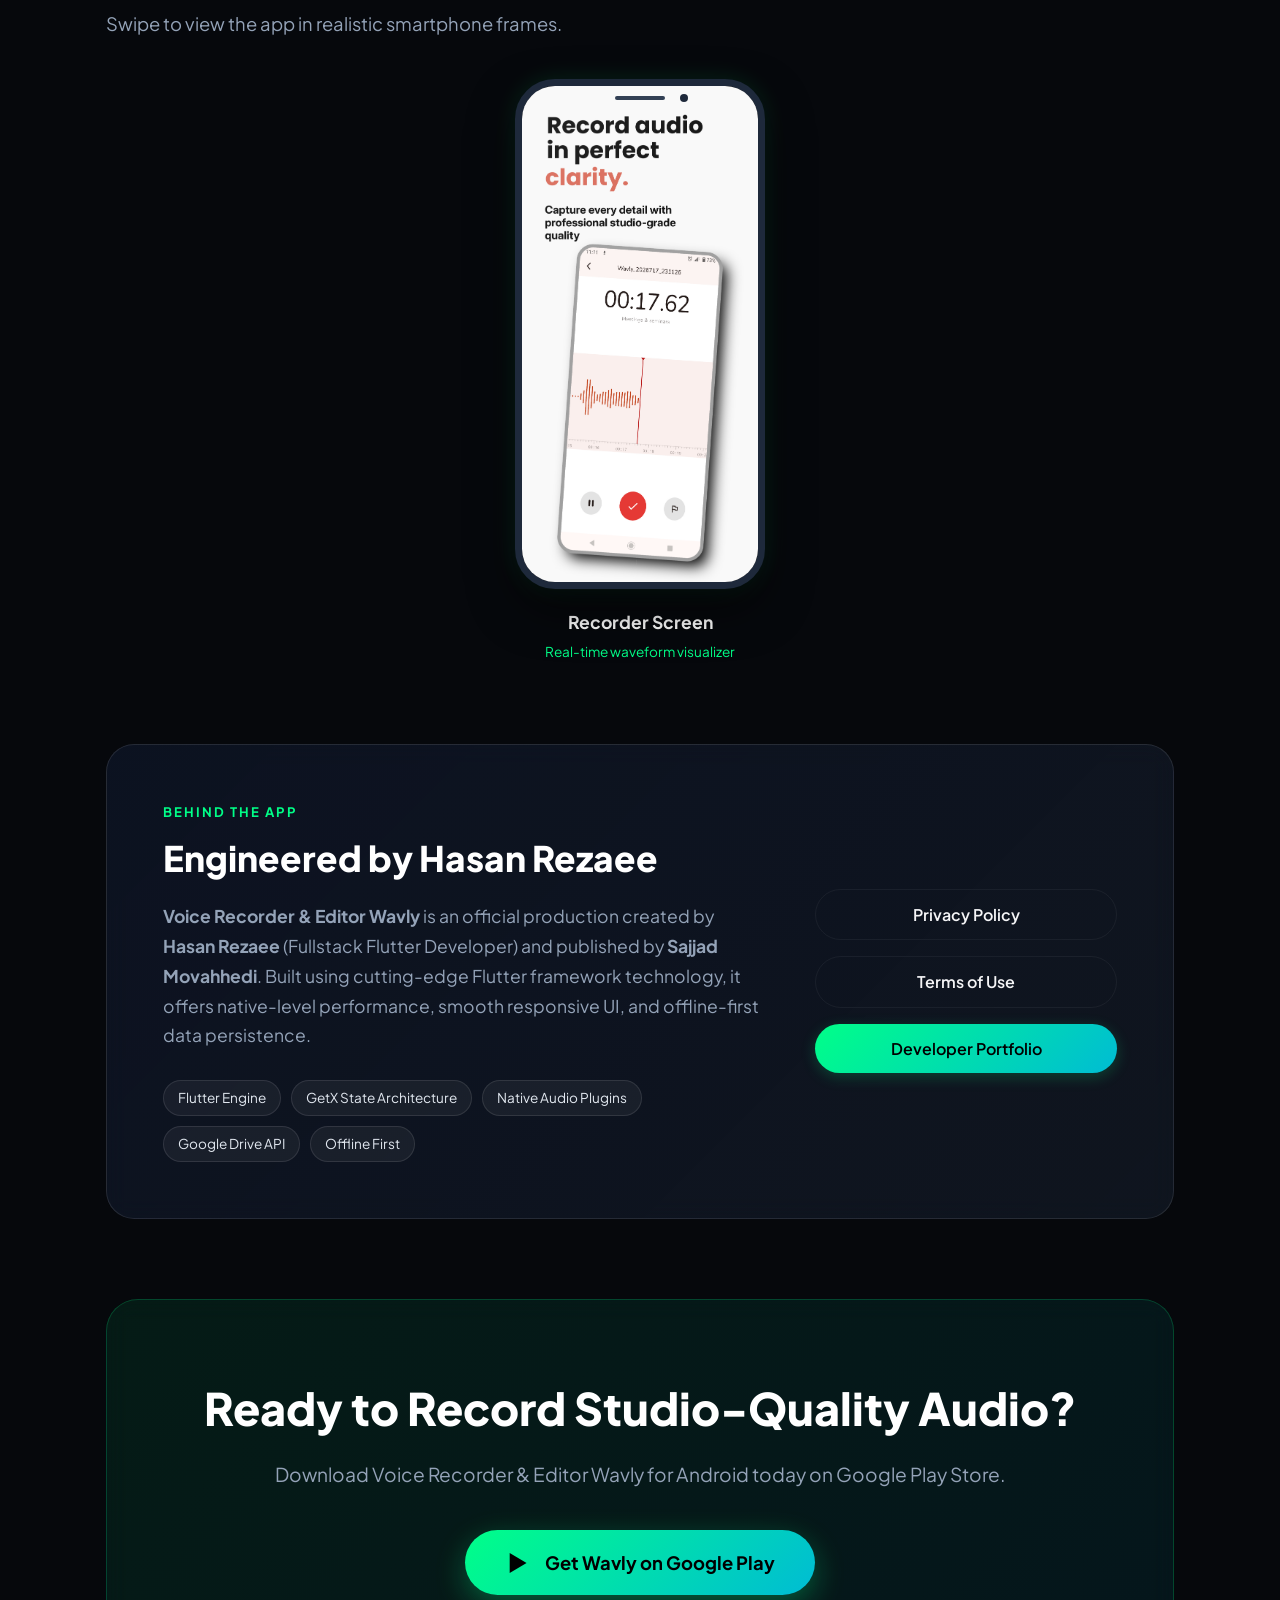
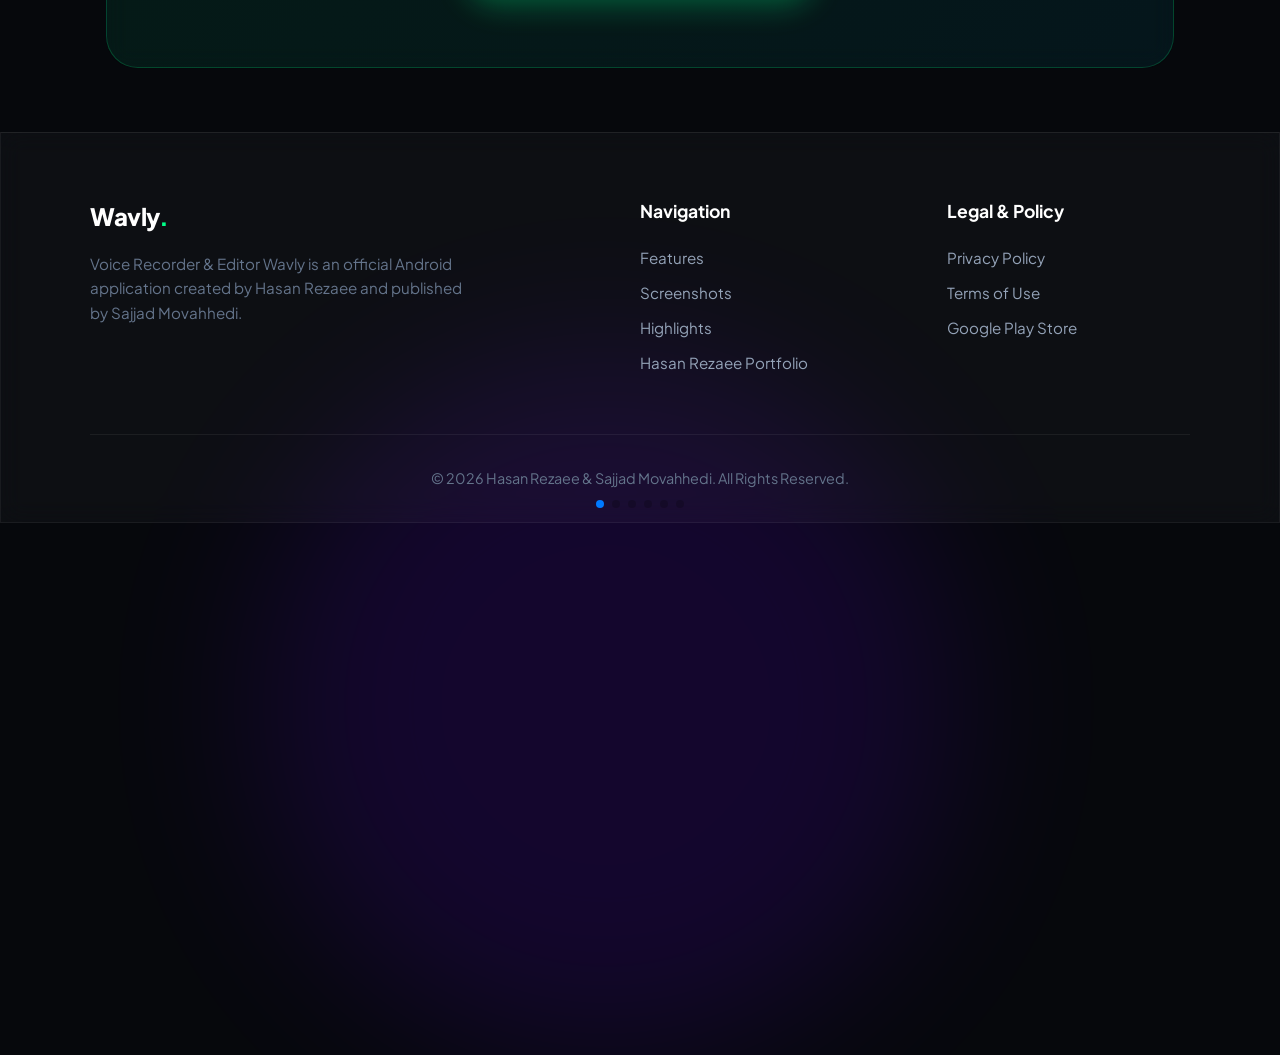
==== commit 2287001b: "Add Google Search Console verification meta tag" ====
--- a/wavly.html
+++ b/wavly.html
@@ -4,6 +4,7 @@
 <head>
     <meta charset="UTF-8">
     <meta name="viewport" content="width=device-width, initial-scale=1.0">
+    <meta name="google-site-verification" content="4l6Y98aCOiLn9qtKJ-sK3Y-Q65nIchnKFDu8RtAQjgo" />
 
     <!-- Primary SEO Meta Tags -->
     <title>Voice Recorder &amp; Editor Wavly — Official App Homepage</title>
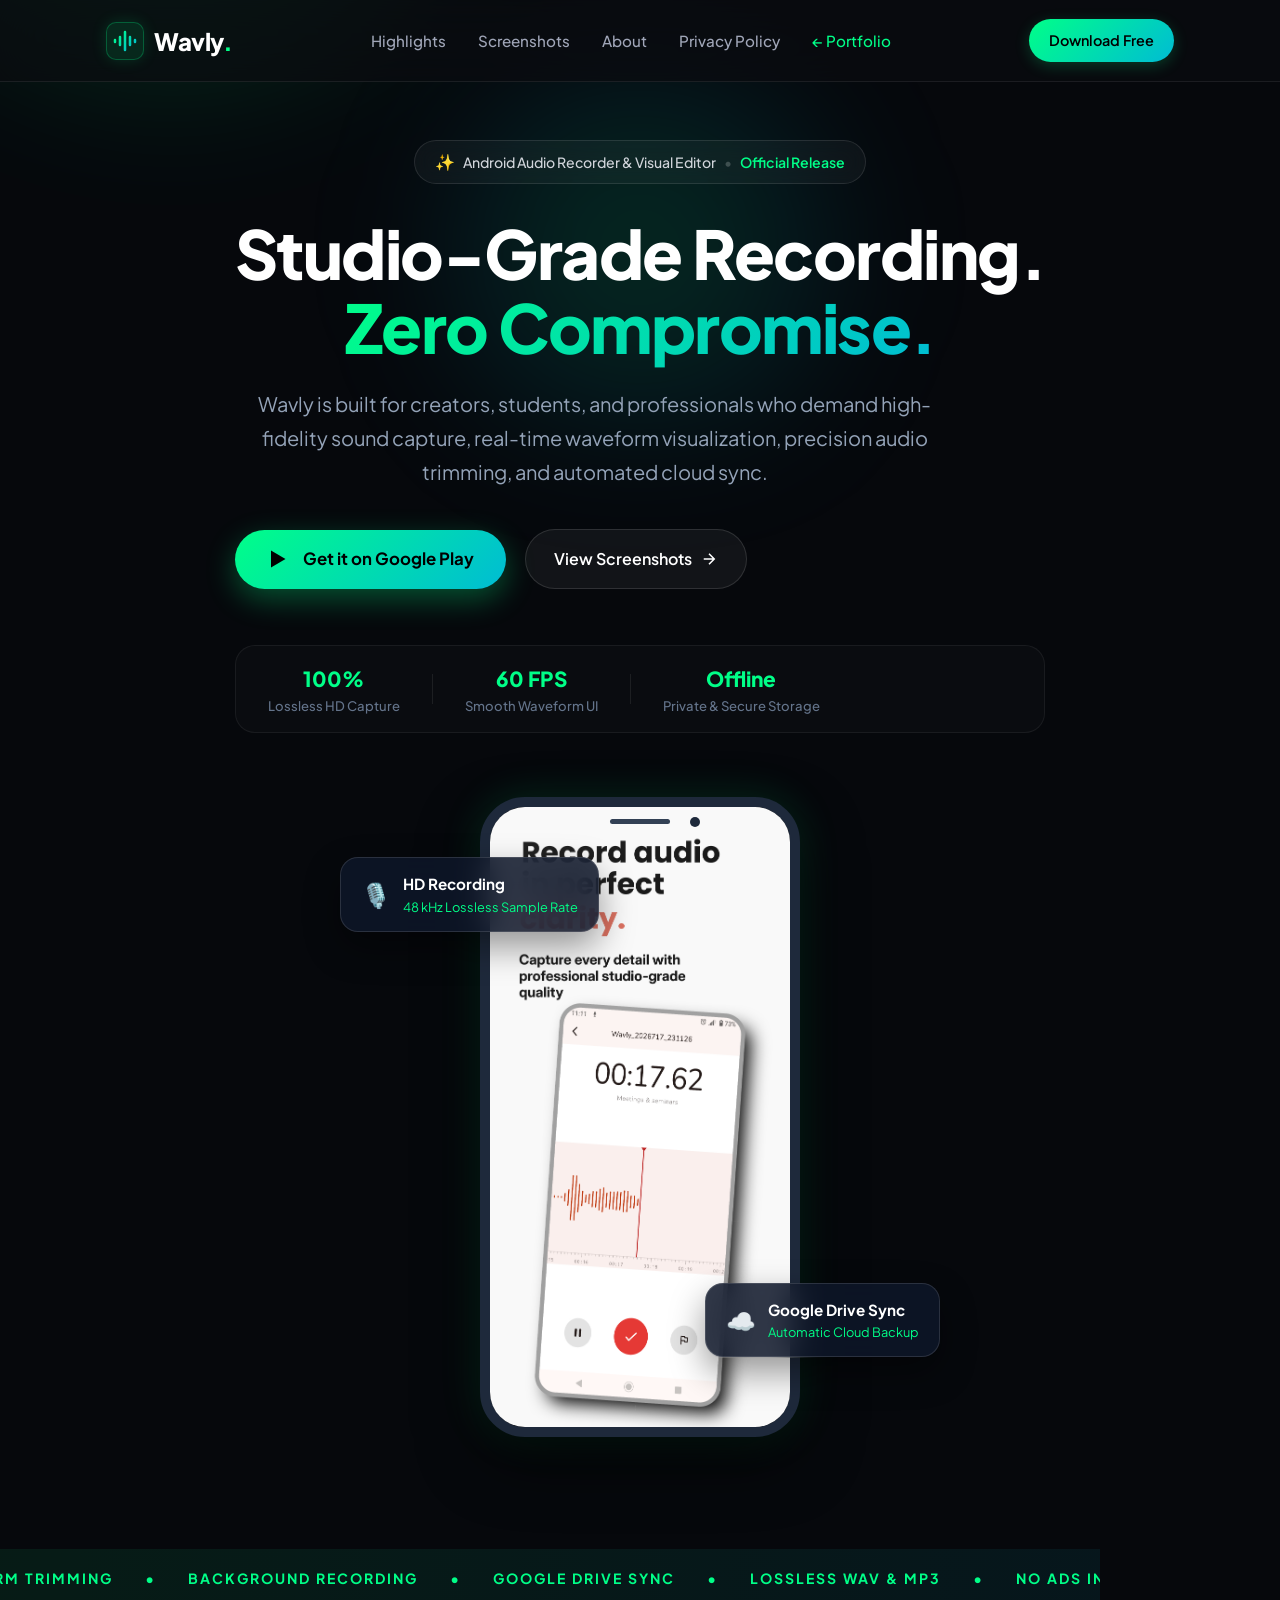
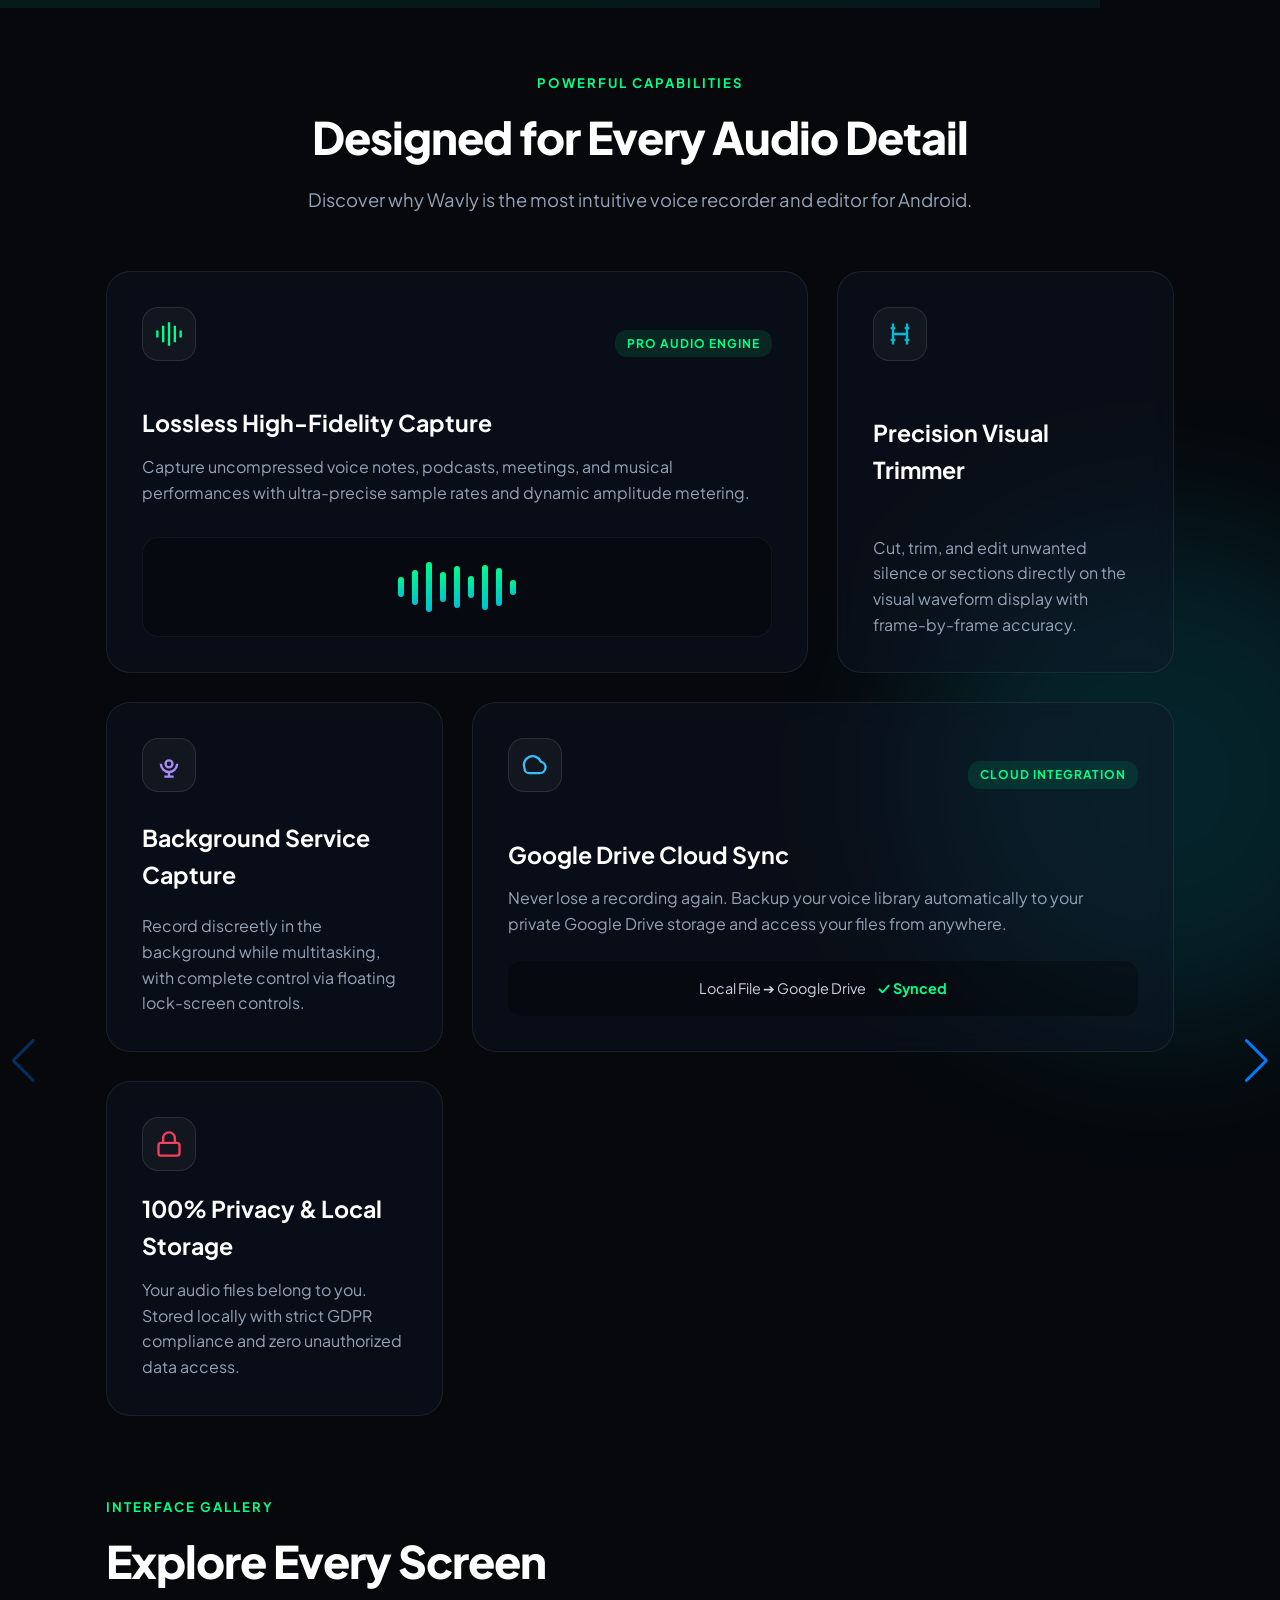
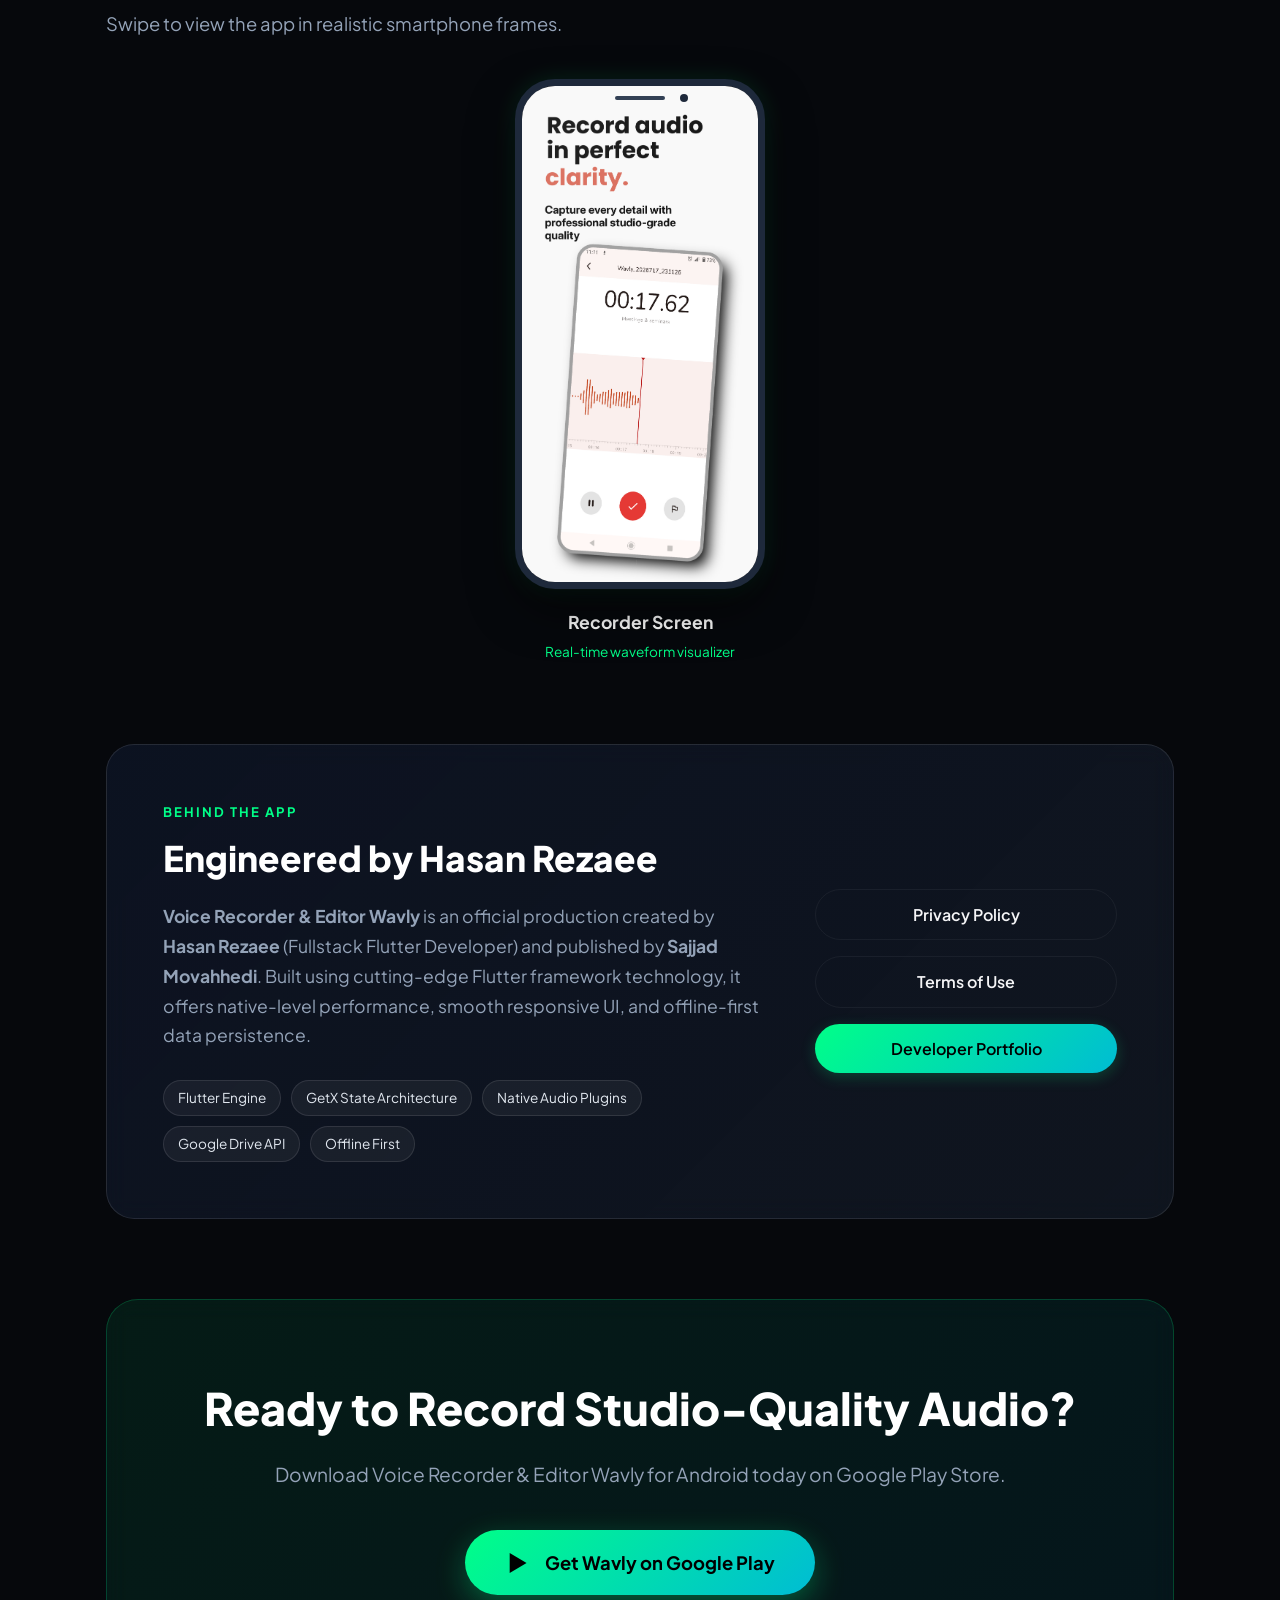
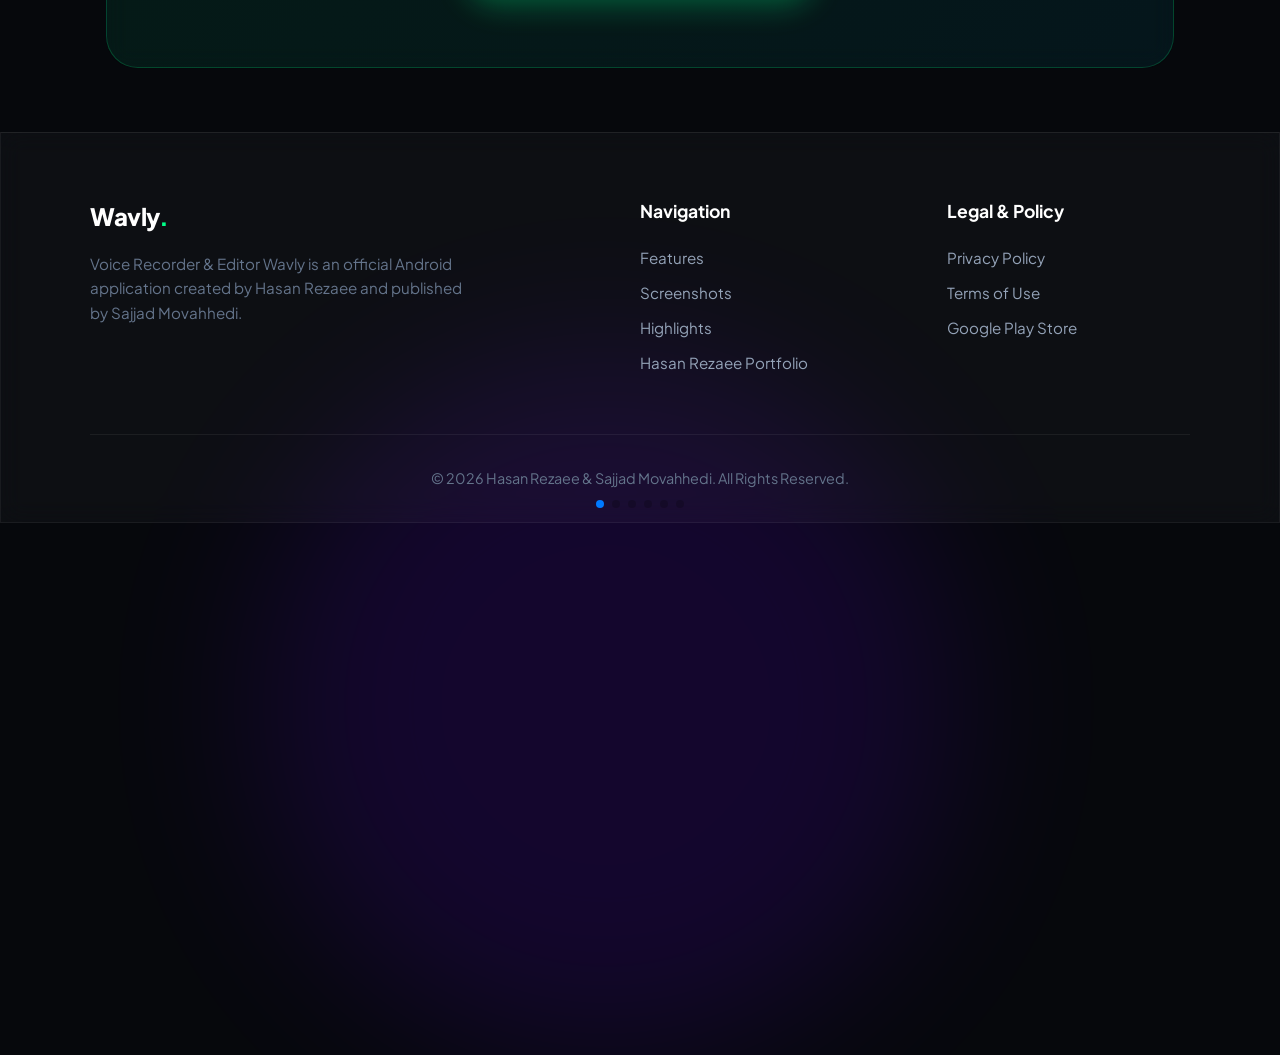
==== commit f1c6ce78: "Add Google verification file google00fd2aacc53f9b93.html and prominent Privacy Policy link to navbar" ====
--- a/wavly.html
+++ b/wavly.html
@@ -106,10 +106,10 @@
                     <span class="brand-text">Wavly<span class="dot">.</span></span>
                 </a>
                 <ul class="nav-links landing-nav-links">
-                    <li><a href="#features">Features</a></li>
+                    <li><a href="#bento">Highlights</a></li>
                     <li><a href="#screenshots">Screenshots</a></li>
-                    <li><a href="#bento">Highlights</a></li>
                     <li><a href="#about">About</a></li>
+                    <li><a href="policies/wavly_pp.html" target="_blank">Privacy Policy</a></li>
                     <li><a href="index.html#apps" class="nav-back-link">← Portfolio</a></li>
                 </ul>
                 <a href="https://play.google.com/store/apps/details?id=com.hasanmadenotex.ez_recorder"
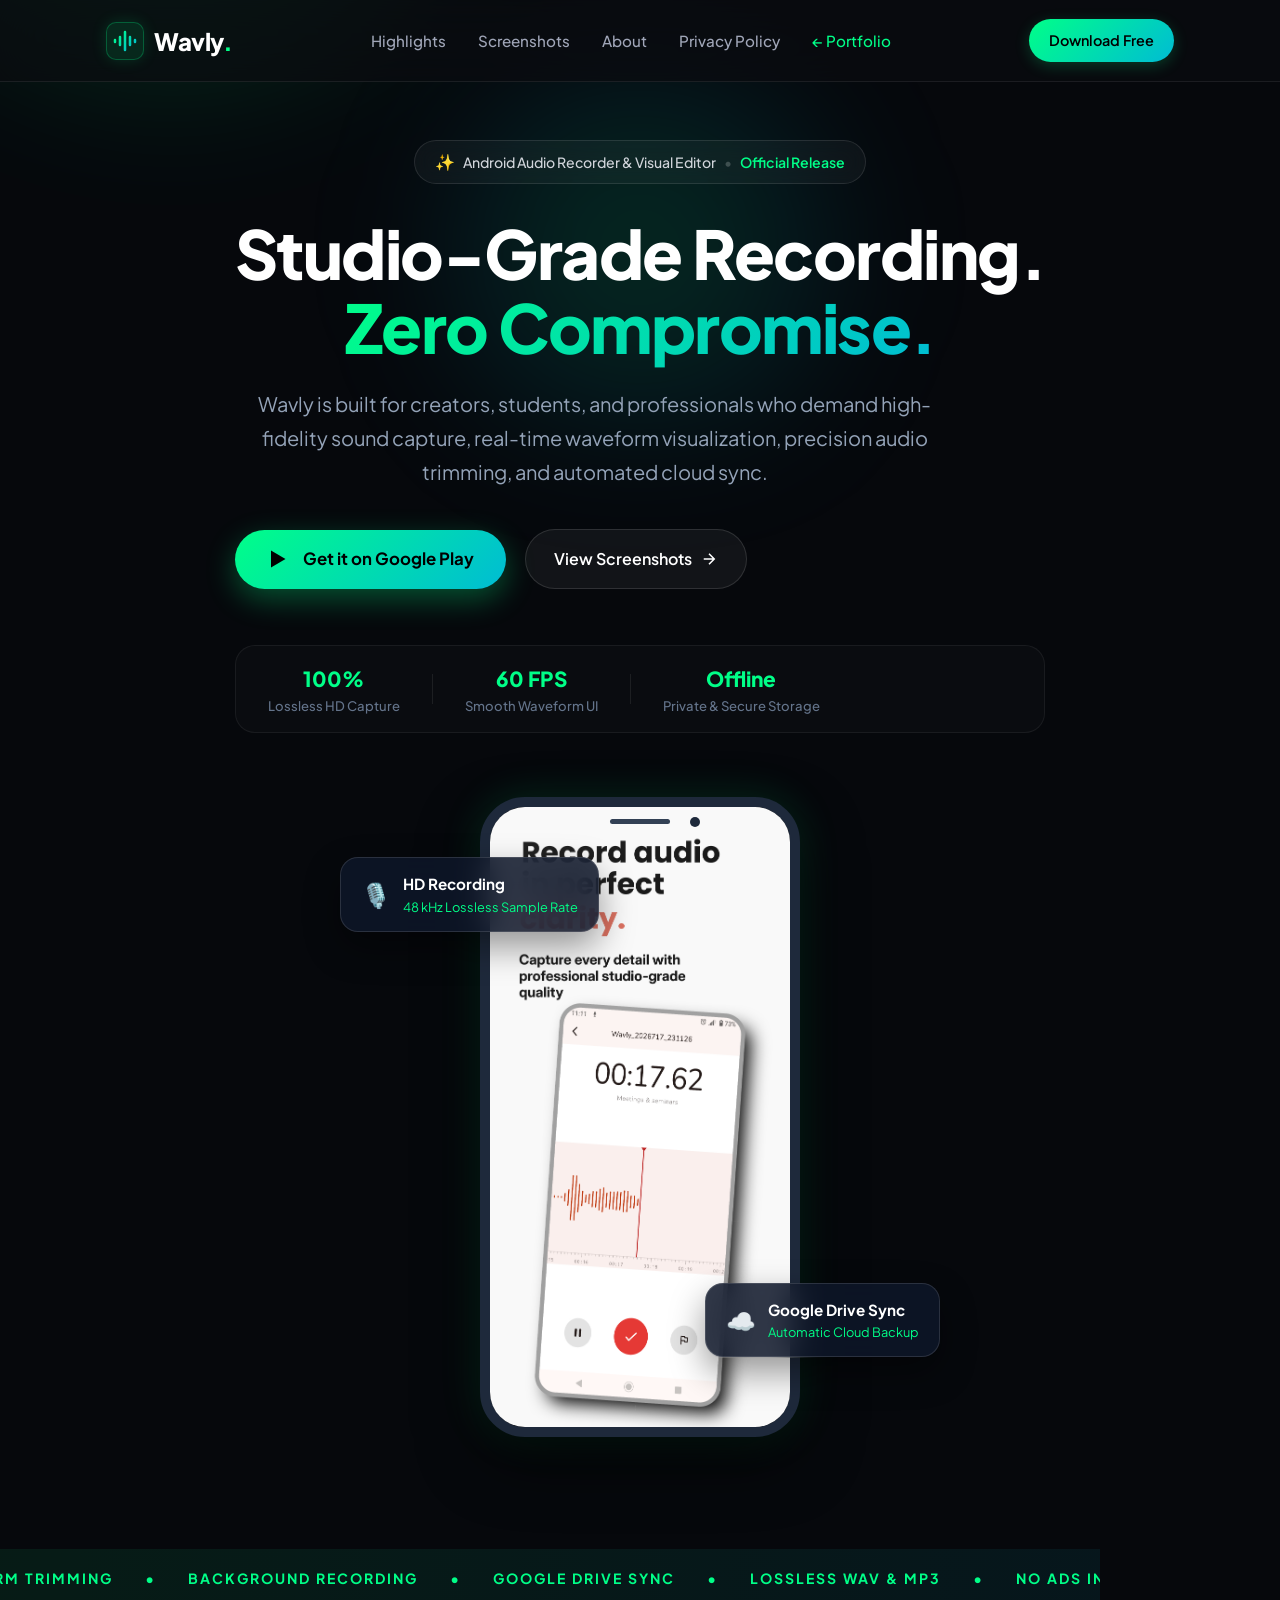
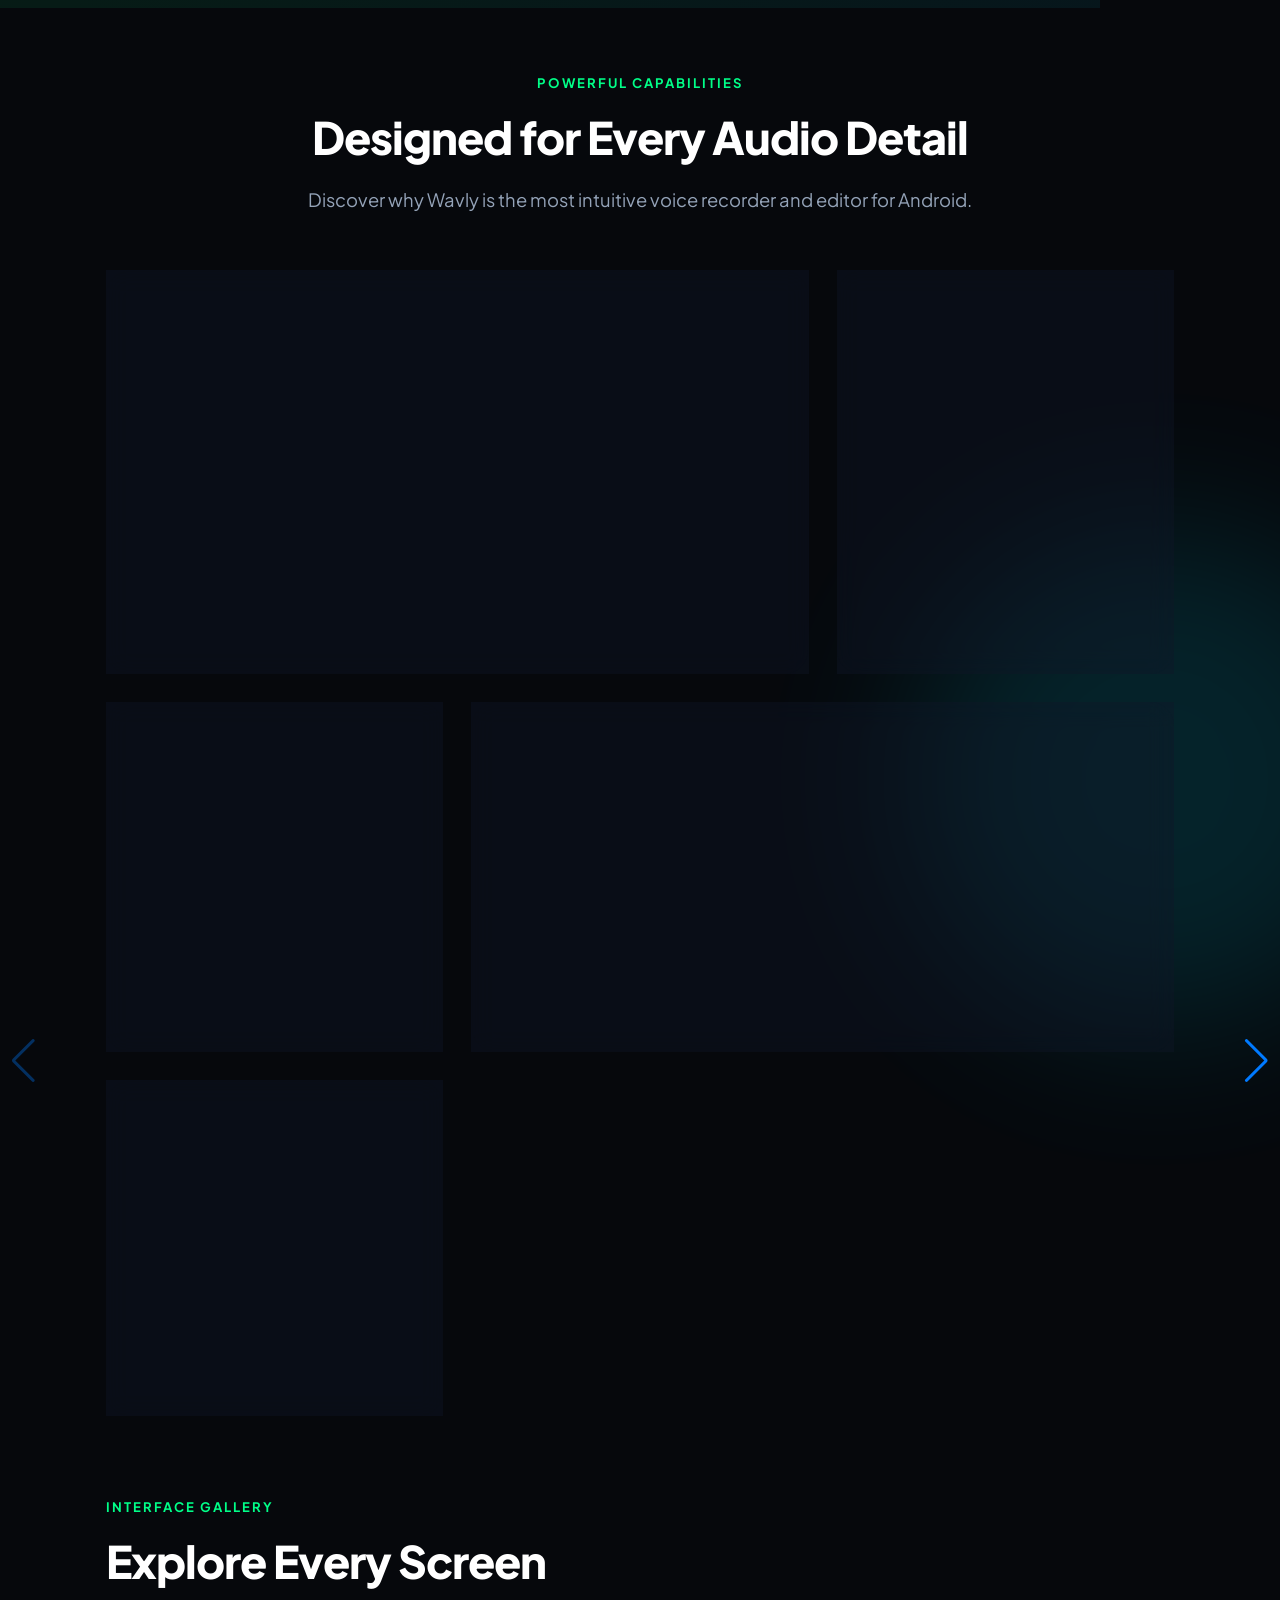
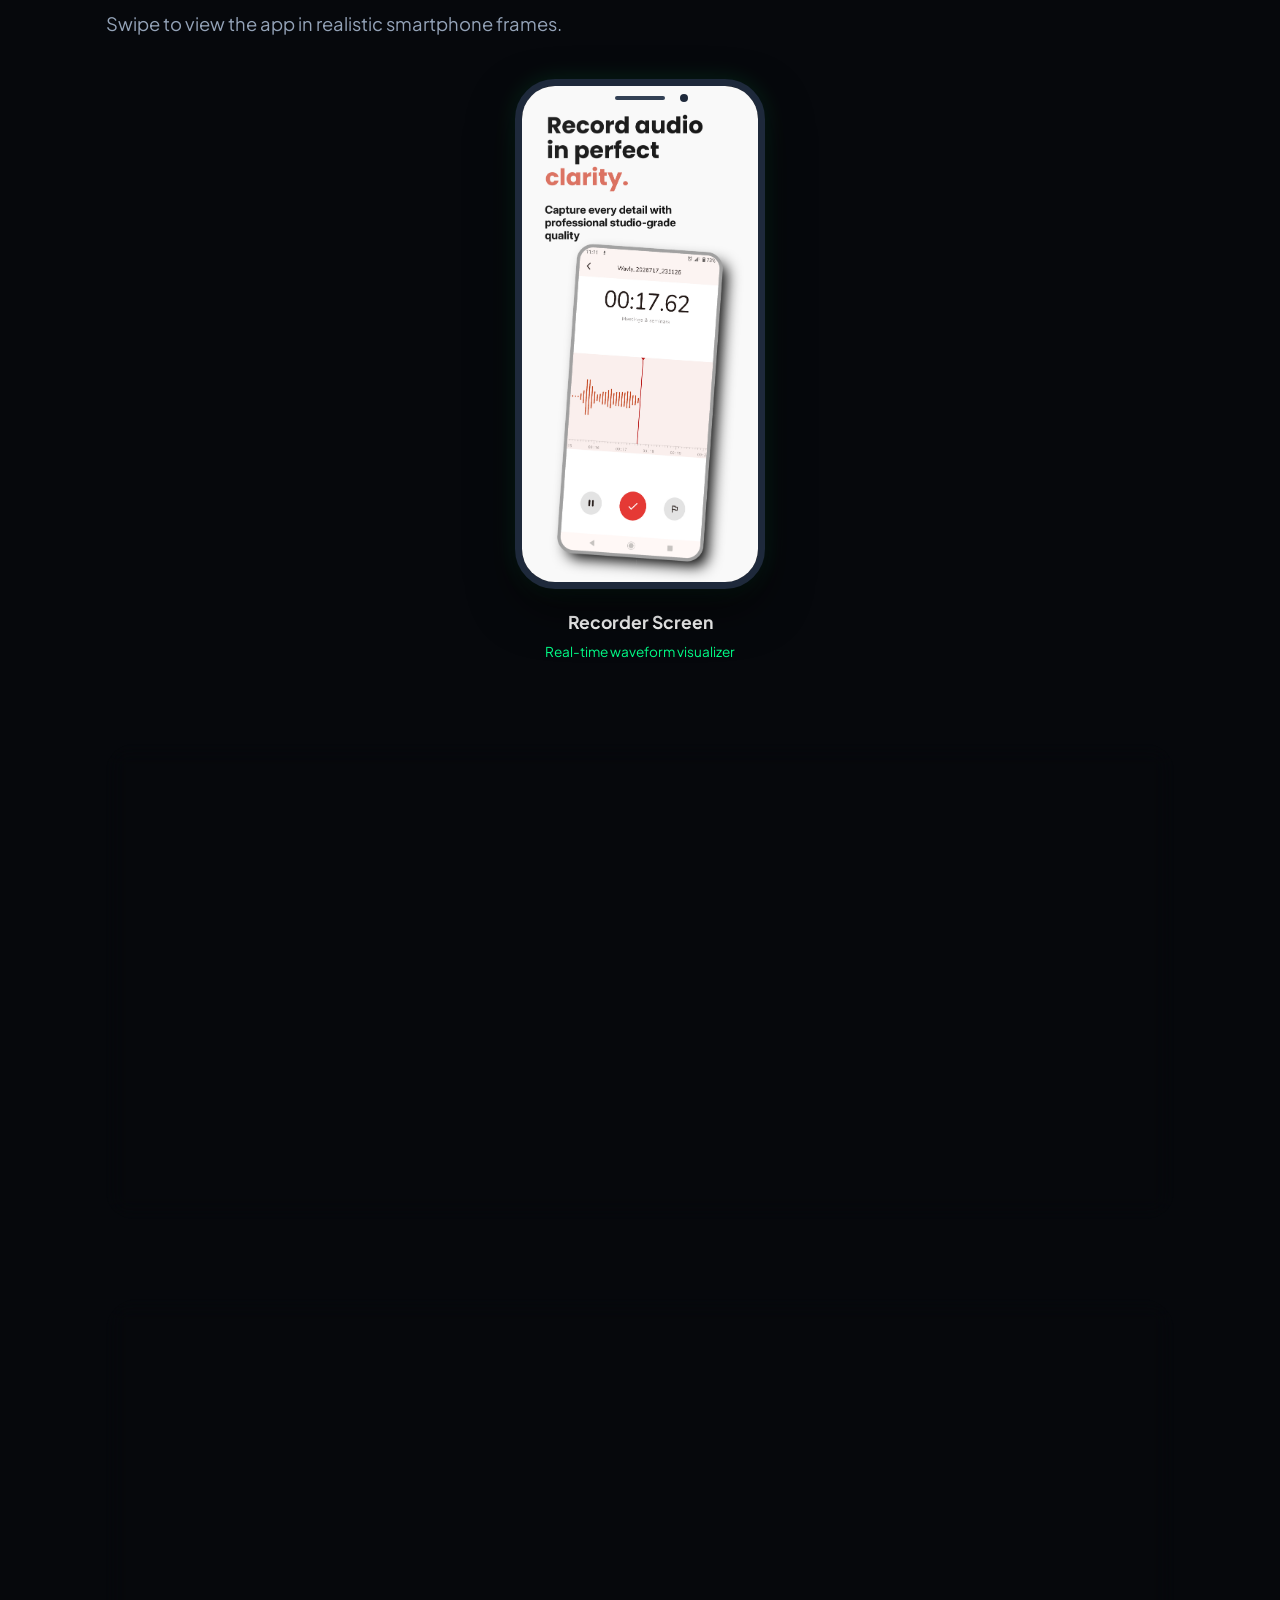
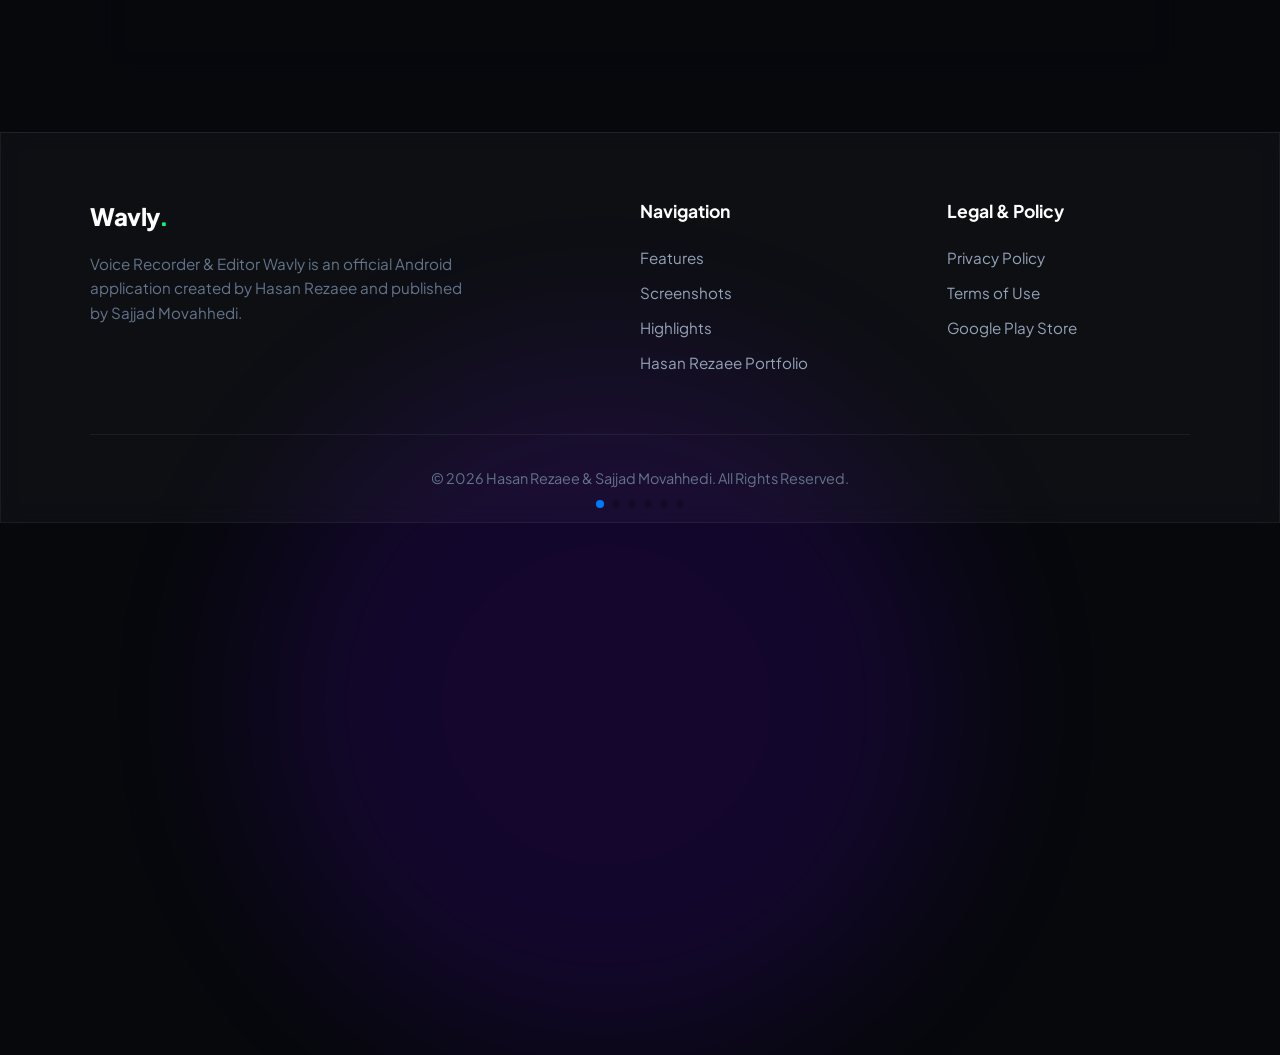
==== commit 9c7c7a98: "Publish latest formatting updates to wavly.html" ====
--- a/wavly.html
+++ b/wavly.html
@@ -4,7 +4,6 @@
 <head>
     <meta charset="UTF-8">
     <meta name="viewport" content="width=device-width, initial-scale=1.0">
-    <meta name="google-site-verification" content="4l6Y98aCOiLn9qtKJ-sK3Y-Q65nIchnKFDu8RtAQjgo" />
 
     <!-- Primary SEO Meta Tags -->
     <title>Voice Recorder &amp; Editor Wavly — Official App Homepage</title>
@@ -36,7 +35,9 @@
     <!-- Google Fonts -->
     <link rel="preconnect" href="https://fonts.googleapis.com">
     <link rel="preconnect" href="https://fonts.gstatic.com" crossorigin>
-    <link href="https://fonts.googleapis.com/css2?family=Plus+Jakarta+Sans:wght@300;400;500;600;700;800&family=Outfit:wght@400;600;700;800&display=swap" rel="stylesheet">
+    <link
+        href="https://fonts.googleapis.com/css2?family=Plus+Jakarta+Sans:wght@300;400;500;600;700;800&family=Outfit:wght@400;600;700;800&display=swap"
+        rel="stylesheet">
 
     <!-- Main Stylesheet -->
     <link rel="stylesheet" href="css/style.css">
@@ -94,11 +95,12 @@
                 <a href="wavly.html" class="landing-brand">
                     <div class="app-icon-mini">
                         <svg width="24" height="24" viewBox="0 0 24 24" fill="none" xmlns="http://www.w3.org/2000/svg">
-                            <path d="M12 3V21M7 8V16M17 8V16M2 11V13M22 11V13" stroke="url(#grad1)" stroke-width="2.5" stroke-linecap="round"/>
+                            <path d="M12 3V21M7 8V16M17 8V16M2 11V13M22 11V13" stroke="url(#grad1)" stroke-width="2.5"
+                                stroke-linecap="round" />
                             <defs>
                                 <linearGradient id="grad1" x1="2" y1="3" x2="22" y2="21" gradientUnits="userSpaceOnUse">
-                                    <stop stop-color="#00FF88"/>
-                                    <stop offset="1" stop-color="#00BCD4"/>
+                                    <stop stop-color="#00FF88" />
+                                    <stop offset="1" stop-color="#00BCD4" />
                                 </linearGradient>
                             </defs>
                         </svg>
@@ -112,8 +114,8 @@
                     <li><a href="policies/wavly_pp.html" target="_blank">Privacy Policy</a></li>
                     <li><a href="index.html#apps" class="nav-back-link">← Portfolio</a></li>
                 </ul>
-                <a href="https://play.google.com/store/apps/details?id=com.hasanmadenotex.ez_recorder"
-                    target="_blank" rel="noopener noreferrer" class="btn btn-primary btn-nav-cta">
+                <a href="https://play.google.com/store/apps/details?id=com.hasanmadenotex.ez_recorder" target="_blank"
+                    rel="noopener noreferrer" class="btn btn-primary btn-nav-cta">
                     Download Free
                 </a>
             </div>
@@ -138,21 +140,23 @@
                 </h1>
 
                 <p class="landing-lead reveal">
-                    Wavly is built for creators, students, and professionals who demand high-fidelity sound capture, real-time waveform visualization, precision audio trimming, and automated cloud sync.
+                    Wavly is built for creators, students, and professionals who demand high-fidelity sound capture,
+                    real-time waveform visualization, precision audio trimming, and automated cloud sync.
                 </p>
 
                 <div class="landing-cta-wrapper reveal">
                     <a href="https://play.google.com/store/apps/details?id=com.hasanmadenotex.ez_recorder"
                         target="_blank" rel="noopener noreferrer" class="btn btn-hero-main">
                         <svg width="24" height="24" viewBox="0 0 24 24" fill="none" xmlns="http://www.w3.org/2000/svg">
-                            <path d="M4 3.5V20.5L18.5 12L4 3.5Z" fill="currentColor"/>
+                            <path d="M4 3.5V20.5L18.5 12L4 3.5Z" fill="currentColor" />
                         </svg>
                         <span>Get it on Google Play</span>
                     </a>
                     <a href="#screenshots" class="btn btn-hero-secondary">
                         <span>View Screenshots</span>
-                        <svg width="18" height="18" viewBox="0 0 24 24" fill="none" stroke="currentColor" stroke-width="2">
-                            <path d="M5 12h14M12 5l7 7-7 7"/>
+                        <svg width="18" height="18" viewBox="0 0 24 24" fill="none" stroke="currentColor"
+                            stroke-width="2">
+                            <path d="M5 12h14M12 5l7 7-7 7" />
                         </svg>
                     </a>
                 </div>
@@ -182,7 +186,8 @@
                         <div class="phone-speaker"></div>
                         <div class="phone-camera"></div>
                         <div class="phone-screen">
-                            <img src="assets/Wavly/image1.jpg" alt="Voice Recorder & Editor Wavly Audio Interface" class="phone-img active" id="hero-phone-screen">
+                            <img src="assets/Wavly/image1.jpg" alt="Voice Recorder & Editor Wavly Audio Interface"
+                                class="phone-img active" id="hero-phone-screen">
                         </div>
                         <div class="phone-glass-shine"></div>
                     </div>
@@ -225,7 +230,8 @@
             <div class="section-header center">
                 <span class="section-badge">POWERFUL CAPABILITIES</span>
                 <h2 class="section-heading">Designed for Every Audio Detail</h2>
-                <p class="section-subheading">Discover why Wavly is the most intuitive voice recorder and editor for Android.</p>
+                <p class="section-subheading">Discover why Wavly is the most intuitive voice recorder and editor for
+                    Android.</p>
             </div>
 
             <div class="bento-grid">
@@ -233,14 +239,16 @@
                 <div class="bento-card card-large glass reveal">
                     <div class="bento-card-header">
                         <div class="bento-icon-glow">
-                            <svg width="28" height="28" viewBox="0 0 24 24" fill="none" stroke="#00FF88" stroke-width="2">
-                                <path d="M12 2v20M17 5v14M7 5v14M2 9v6M22 9v6"/>
+                            <svg width="28" height="28" viewBox="0 0 24 24" fill="none" stroke="#00FF88"
+                                stroke-width="2">
+                                <path d="M12 2v20M17 5v14M7 5v14M2 9v6M22 9v6" />
                             </svg>
                         </div>
                         <span class="bento-tag">PRO AUDIO ENGINE</span>
                     </div>
                     <h3>Lossless High-Fidelity Capture</h3>
-                    <p>Capture uncompressed voice notes, podcasts, meetings, and musical performances with ultra-precise sample rates and dynamic amplitude metering.</p>
+                    <p>Capture uncompressed voice notes, podcasts, meetings, and musical performances with ultra-precise
+                        sample rates and dynamic amplitude metering.</p>
                     <div class="bento-preview-graphic">
                         <div class="sound-wave-bars">
                             <span style="height: 40%"></span>
@@ -260,38 +268,44 @@
                 <div class="bento-card glass reveal">
                     <div class="bento-icon-glow">
                         <svg width="28" height="28" viewBox="0 0 24 24" fill="none" stroke="#00BCD4" stroke-width="2">
-                            <path d="M6 3v18M18 3v18M6 12h12M4 7h4M16 7h4M4 17h4M16 17h4"/>
+                            <path d="M6 3v18M18 3v18M6 12h12M4 7h4M16 7h4M4 17h4M16 17h4" />
                         </svg>
                     </div>
                     <h3>Precision Visual Trimmer</h3>
-                    <p>Cut, trim, and edit unwanted silence or sections directly on the visual waveform display with frame-by-frame accuracy.</p>
+                    <p>Cut, trim, and edit unwanted silence or sections directly on the visual waveform display with
+                        frame-by-frame accuracy.</p>
                 </div>
 
                 <!-- Card 3 -->
                 <div class="bento-card glass reveal">
                     <div class="bento-icon-glow">
                         <svg width="28" height="28" viewBox="0 0 24 24" fill="none" stroke="#A78BFA" stroke-width="2">
-                            <path d="M19 11a7 7 0 01-7 7m0 0a7 7 0 01-7-7m7 7v4m0 0H8m4 0h4m-4-8a3 3 0 100-6 3 3 0 000 6z"/>
+                            <path
+                                d="M19 11a7 7 0 01-7 7m0 0a7 7 0 01-7-7m7 7v4m0 0H8m4 0h4m-4-8a3 3 0 100-6 3 3 0 000 6z" />
                         </svg>
                     </div>
                     <h3>Background Service Capture</h3>
-                    <p>Record discreetly in the background while multitasking, with complete control via floating lock-screen controls.</p>
+                    <p>Record discreetly in the background while multitasking, with complete control via floating
+                        lock-screen controls.</p>
                 </div>
 
                 <!-- Large Card 4 -->
                 <div class="bento-card card-large glass reveal">
                     <div class="bento-card-header">
                         <div class="bento-icon-glow">
-                            <svg width="28" height="28" viewBox="0 0 24 24" fill="none" stroke="#38BDF8" stroke-width="2">
-                                <path d="M3 15a4 4 0 004 4h9a5 5 0 001-9.9A7 7 0 103 15z"/>
+                            <svg width="28" height="28" viewBox="0 0 24 24" fill="none" stroke="#38BDF8"
+                                stroke-width="2">
+                                <path d="M3 15a4 4 0 004 4h9a5 5 0 001-9.9A7 7 0 103 15z" />
                             </svg>
                         </div>
                         <span class="bento-tag">CLOUD INTEGRATION</span>
                     </div>
                     <h3>Google Drive Cloud Sync</h3>
-                    <p>Never lose a recording again. Backup your voice library automatically to your private Google Drive storage and access your files from anywhere.</p>
+                    <p>Never lose a recording again. Backup your voice library automatically to your private Google
+                        Drive storage and access your files from anywhere.</p>
                     <div class="cloud-sync-demo">
-                        <div class="sync-pill"><span>Local File</span> ➔ <span>Google Drive</span> <span class="sync-status">✓ Synced</span></div>
+                        <div class="sync-pill"><span>Local File</span> ➔ <span>Google Drive</span> <span
+                                class="sync-status">✓ Synced</span></div>
                     </div>
                 </div>
 
@@ -299,12 +313,13 @@
                 <div class="bento-card glass reveal">
                     <div class="bento-icon-glow">
                         <svg width="28" height="28" viewBox="0 0 24 24" fill="none" stroke="#F43F5E" stroke-width="2">
-                            <rect x="3" y="11" width="18" height="11" rx="2" ry="2"/>
-                            <path d="M7 11V7a5 5 0 0110 0v4"/>
+                            <rect x="3" y="11" width="18" height="11" rx="2" ry="2" />
+                            <path d="M7 11V7a5 5 0 0110 0v4" />
                         </svg>
                     </div>
                     <h3>100% Privacy &amp; Local Storage</h3>
-                    <p>Your audio files belong to you. Stored locally with strict GDPR compliance and zero unauthorized data access.</p>
+                    <p>Your audio files belong to you. Stored locally with strict GDPR compliance and zero unauthorized
+                        data access.</p>
                 </div>
             </div>
         </section>
@@ -324,80 +339,104 @@
                 <div class="swiper-wrapper">
                     <!-- Slide 1 -->
                     <div class="swiper-slide">
-                        <div class="phone-card-item" onclick="openLightbox('assets/Wavly/image1.jpg', 'HD Waveform Recorder Screen')">
+                        <div class="phone-card-item"
+                            onclick="openLightbox('assets/Wavly/image1.jpg', 'HD Waveform Recorder Screen')">
                             <div class="mini-phone-frame">
                                 <div class="mini-speaker"></div>
                                 <div class="mini-camera"></div>
-                                <div class="mini-screen"><img src="assets/Wavly/image1.jpg" alt="Wavly App Screenshot 1 - Audio Recording Waveform Interface"></div>
+                                <div class="mini-screen"><img src="assets/Wavly/image1.jpg"
+                                        alt="Wavly App Screenshot 1 - Audio Recording Waveform Interface"></div>
                                 <div class="mini-glass-overlay"></div>
                                 <div class="zoom-hover-badge">🔍 Zoom</div>
                             </div>
-                            <div class="phone-item-caption"><h4>Recorder Screen</h4><span>Real-time waveform visualizer</span></div>
+                            <div class="phone-item-caption">
+                                <h4>Recorder Screen</h4><span>Real-time waveform visualizer</span>
+                            </div>
                         </div>
                     </div>
                     <!-- Slide 2 -->
                     <div class="swiper-slide">
-                        <div class="phone-card-item" onclick="openLightbox('assets/Wavly/image2.jpg', 'Organized Audio Library')">
+                        <div class="phone-card-item"
+                            onclick="openLightbox('assets/Wavly/image2.jpg', 'Organized Audio Library')">
                             <div class="mini-phone-frame">
                                 <div class="mini-speaker"></div>
                                 <div class="mini-camera"></div>
-                                <div class="mini-screen"><img src="assets/Wavly/image2.jpg" alt="Wavly App Screenshot 2 - Voice Notes & Audio File List"></div>
+                                <div class="mini-screen"><img src="assets/Wavly/image2.jpg"
+                                        alt="Wavly App Screenshot 2 - Voice Notes & Audio File List"></div>
                                 <div class="mini-glass-overlay"></div>
                                 <div class="zoom-hover-badge">🔍 Zoom</div>
                             </div>
-                            <div class="phone-item-caption"><h4>Recordings Library</h4><span>Organized audio list</span></div>
+                            <div class="phone-item-caption">
+                                <h4>Recordings Library</h4><span>Organized audio list</span>
+                            </div>
                         </div>
                     </div>
                     <!-- Slide 3 -->
                     <div class="swiper-slide">
-                        <div class="phone-card-item" onclick="openLightbox('assets/Wavly/image3.jpg', 'Precision Audio Waveform Trimming')">
+                        <div class="phone-card-item"
+                            onclick="openLightbox('assets/Wavly/image3.jpg', 'Precision Audio Waveform Trimming')">
                             <div class="mini-phone-frame">
                                 <div class="mini-speaker"></div>
                                 <div class="mini-camera"></div>
-                                <div class="mini-screen"><img src="assets/Wavly/image3.jpg" alt="Wavly App Screenshot 3 - Audio Editor & Trimming Tool"></div>
+                                <div class="mini-screen"><img src="assets/Wavly/image3.jpg"
+                                        alt="Wavly App Screenshot 3 - Audio Editor & Trimming Tool"></div>
                                 <div class="mini-glass-overlay"></div>
                                 <div class="zoom-hover-badge">🔍 Zoom</div>
                             </div>
-                            <div class="phone-item-caption"><h4>Audio Editor</h4><span>Precision waveform cutter</span></div>
+                            <div class="phone-item-caption">
+                                <h4>Audio Editor</h4><span>Precision waveform cutter</span>
+                            </div>
                         </div>
                     </div>
                     <!-- Slide 4 -->
                     <div class="swiper-slide">
-                        <div class="phone-card-item" onclick="openLightbox('assets/Wavly/image4.jpg', 'Google Drive Cloud Sync Settings')">
+                        <div class="phone-card-item"
+                            onclick="openLightbox('assets/Wavly/image4.jpg', 'Google Drive Cloud Sync Settings')">
                             <div class="mini-phone-frame">
                                 <div class="mini-speaker"></div>
                                 <div class="mini-camera"></div>
-                                <div class="mini-screen"><img src="assets/Wavly/image4.jpg" alt="Wavly App Screenshot 4 - Google Drive Cloud Backup Settings"></div>
+                                <div class="mini-screen"><img src="assets/Wavly/image4.jpg"
+                                        alt="Wavly App Screenshot 4 - Google Drive Cloud Backup Settings"></div>
                                 <div class="mini-glass-overlay"></div>
                                 <div class="zoom-hover-badge">🔍 Zoom</div>
                             </div>
-                            <div class="phone-item-caption"><h4>Cloud Backup</h4><span>Google Drive integration</span></div>
+                            <div class="phone-item-caption">
+                                <h4>Cloud Backup</h4><span>Google Drive integration</span>
+                            </div>
                         </div>
                     </div>
                     <!-- Slide 5 -->
                     <div class="swiper-slide">
-                        <div class="phone-card-item" onclick="openLightbox('assets/Wavly/image5.jpg', 'High-Fidelity Audio Player')">
+                        <div class="phone-card-item"
+                            onclick="openLightbox('assets/Wavly/image5.jpg', 'High-Fidelity Audio Player')">
                             <div class="mini-phone-frame">
                                 <div class="mini-speaker"></div>
                                 <div class="mini-camera"></div>
-                                <div class="mini-screen"><img src="assets/Wavly/image5.jpg" alt="Wavly App Screenshot 5 - Audio Player & Waveform Visualizer"></div>
+                                <div class="mini-screen"><img src="assets/Wavly/image5.jpg"
+                                        alt="Wavly App Screenshot 5 - Audio Player & Waveform Visualizer"></div>
                                 <div class="mini-glass-overlay"></div>
                                 <div class="zoom-hover-badge">🔍 Zoom</div>
                             </div>
-                            <div class="phone-item-caption"><h4>HD Audio Player</h4><span>Smooth playback control</span></div>
+                            <div class="phone-item-caption">
+                                <h4>HD Audio Player</h4><span>Smooth playback control</span>
+                            </div>
                         </div>
                     </div>
                     <!-- Slide 6 -->
                     <div class="swiper-slide">
-                        <div class="phone-card-item" onclick="openLightbox('assets/Wavly/image6.jpg', 'Custom Audio & Recording Options')">
+                        <div class="phone-card-item"
+                            onclick="openLightbox('assets/Wavly/image6.jpg', 'Custom Audio & Recording Options')">
                             <div class="mini-phone-frame">
                                 <div class="mini-speaker"></div>
                                 <div class="mini-camera"></div>
-                                <div class="mini-screen"><img src="assets/Wavly/image6.jpg" alt="Wavly App Screenshot 6 - Recording Preferences & Audio Settings"></div>
+                                <div class="mini-screen"><img src="assets/Wavly/image6.jpg"
+                                        alt="Wavly App Screenshot 6 - Recording Preferences & Audio Settings"></div>
                                 <div class="mini-glass-overlay"></div>
                                 <div class="zoom-hover-badge">🔍 Zoom</div>
                             </div>
-                            <div class="phone-item-caption"><h4>Preferences</h4><span>Custom audio options</span></div>
+                            <div class="phone-item-caption">
+                                <h4>Preferences</h4><span>Custom audio options</span>
+                            </div>
                         </div>
                     </div>
                 </div>
@@ -425,8 +464,11 @@
                     <span class="section-badge">BEHIND THE APP</span>
                     <h2>Engineered by Hasan Rezaee</h2>
                     <p>
-                        <strong>Voice Recorder &amp; Editor Wavly</strong> is an official production created by <strong>Hasan Rezaee</strong> (Fullstack Flutter Developer) and published by <strong>Sajjad Movahhedi</strong>. 
-                        Built using cutting-edge Flutter framework technology, it offers native-level performance, smooth responsive UI, and offline-first data persistence.
+                        <strong>Voice Recorder &amp; Editor Wavly</strong> is an official production created by
+                        <strong>Hasan Rezaee</strong> (Fullstack Flutter Developer) and published by <strong>Sajjad
+                            Movahhedi</strong>.
+                        Built using cutting-edge Flutter framework technology, it offers native-level performance,
+                        smooth responsive UI, and offline-first data persistence.
                     </p>
                     <div class="creator-tags">
                         <span class="tag">Flutter Engine</span>
@@ -450,10 +492,10 @@
                 <div class="cta-sparkle-bg"></div>
                 <h2>Ready to Record Studio-Quality Audio?</h2>
                 <p>Download Voice Recorder &amp; Editor Wavly for Android today on Google Play Store.</p>
-                <a href="https://play.google.com/store/apps/details?id=com.hasanmadenotex.ez_recorder"
-                    target="_blank" rel="noopener noreferrer" class="btn btn-hero-main large-cta">
+                <a href="https://play.google.com/store/apps/details?id=com.hasanmadenotex.ez_recorder" target="_blank"
+                    rel="noopener noreferrer" class="btn btn-hero-main large-cta">
                     <svg width="28" height="28" viewBox="0 0 24 24" fill="none" xmlns="http://www.w3.org/2000/svg">
-                        <path d="M4 3.5V20.5L18.5 12L4 3.5Z" fill="currentColor"/>
+                        <path d="M4 3.5V20.5L18.5 12L4 3.5Z" fill="currentColor" />
                     </svg>
                     <span>Get Wavly on Google Play</span>
                 </a>
@@ -468,7 +510,8 @@
                 <div class="footer-brand">
                     <span class="brand-text">Wavly<span class="dot">.</span></span>
                 </div>
-                <p>Voice Recorder &amp; Editor Wavly is an official Android application created by Hasan Rezaee and published by Sajjad Movahhedi.</p>
+                <p>Voice Recorder &amp; Editor Wavly is an official Android application created by Hasan Rezaee and
+                    published by Sajjad Movahhedi.</p>
             </div>
             <div class="footer-links-col">
                 <h4>Navigation</h4>
@@ -484,7 +527,8 @@
                 <ul>
                     <li><a href="policies/wavly_pp.html">Privacy Policy</a></li>
                     <li><a href="terms_of_uses/wavly_tos.html">Terms of Use</a></li>
-                    <li><a href="https://play.google.com/store/apps/details?id=com.hasanmadenotex.ez_recorder" target="_blank" rel="noopener">Google Play Store</a></li>
+                    <li><a href="https://play.google.com/store/apps/details?id=com.hasanmadenotex.ez_recorder"
+                            target="_blank" rel="noopener">Google Play Store</a></li>
                 </ul>
             </div>
         </div>
@@ -546,4 +590,4 @@
     </script>
 </body>
 
-</html>
+</html>
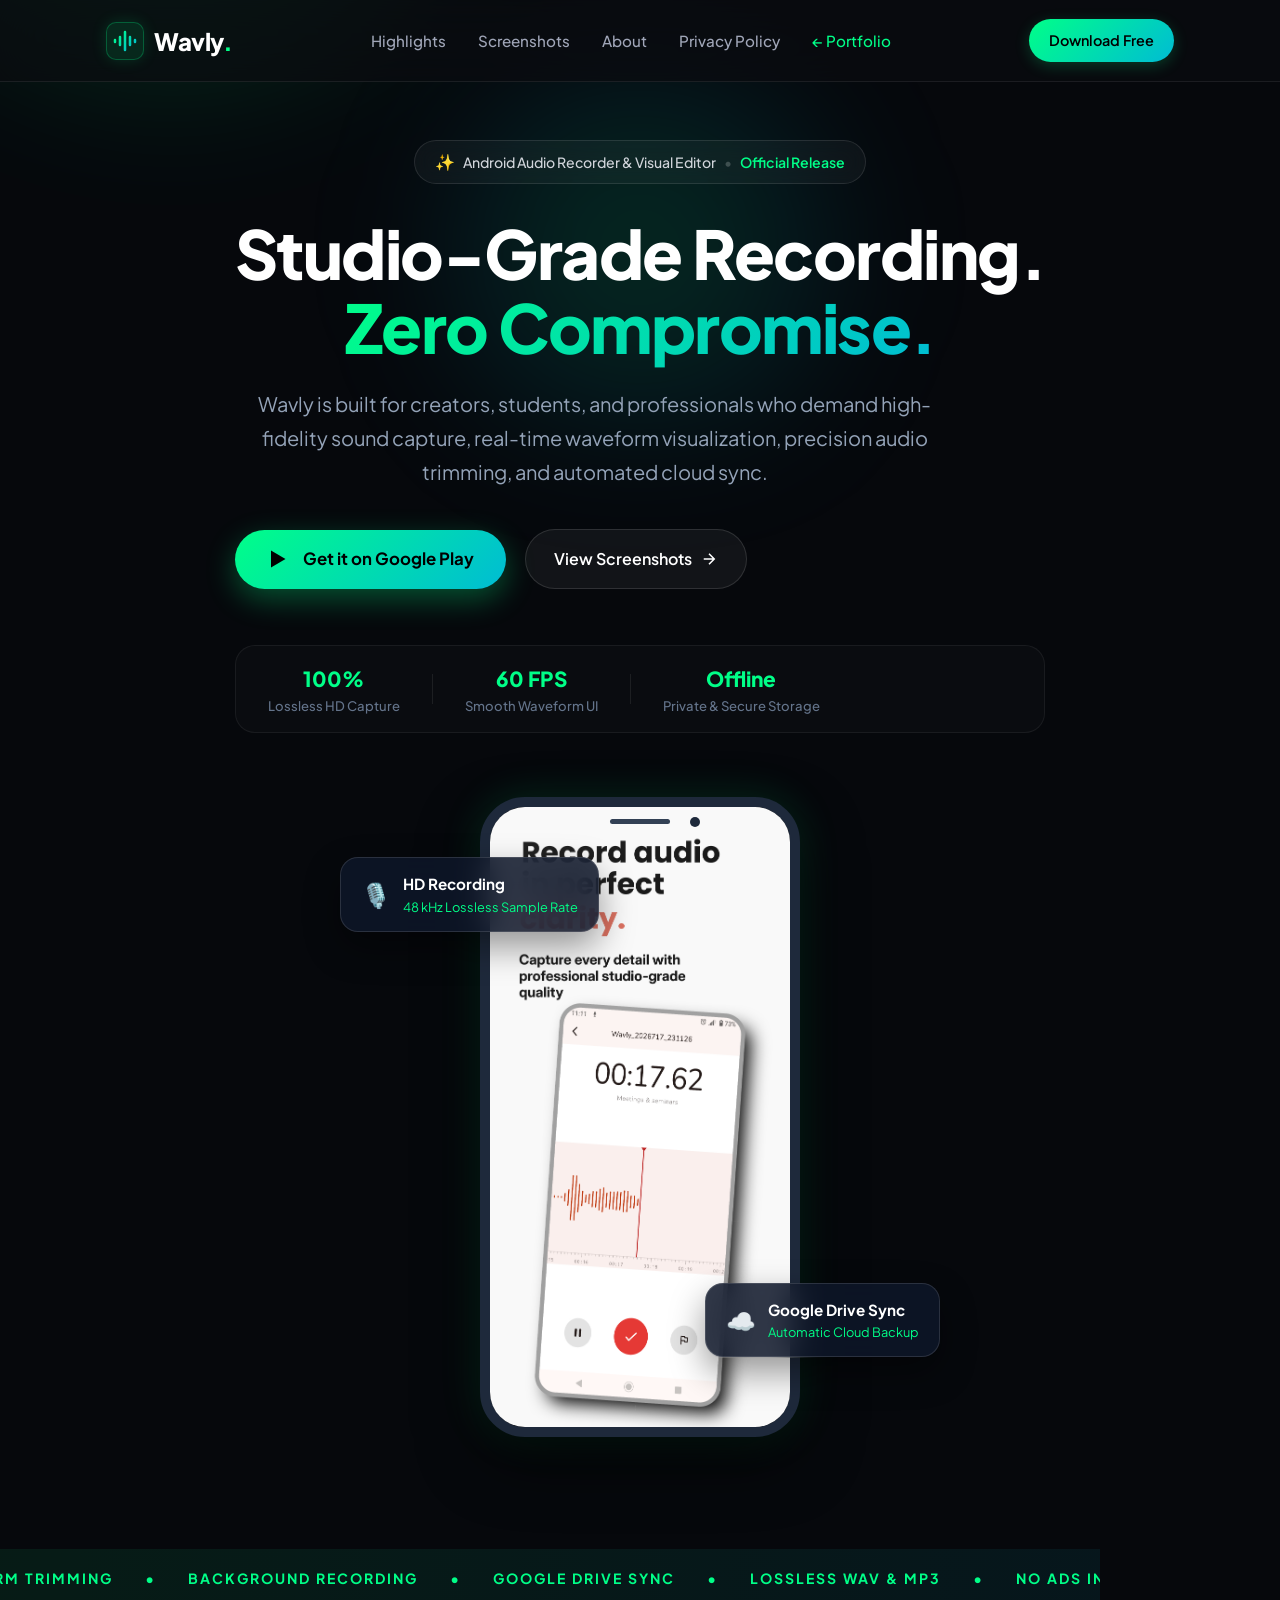
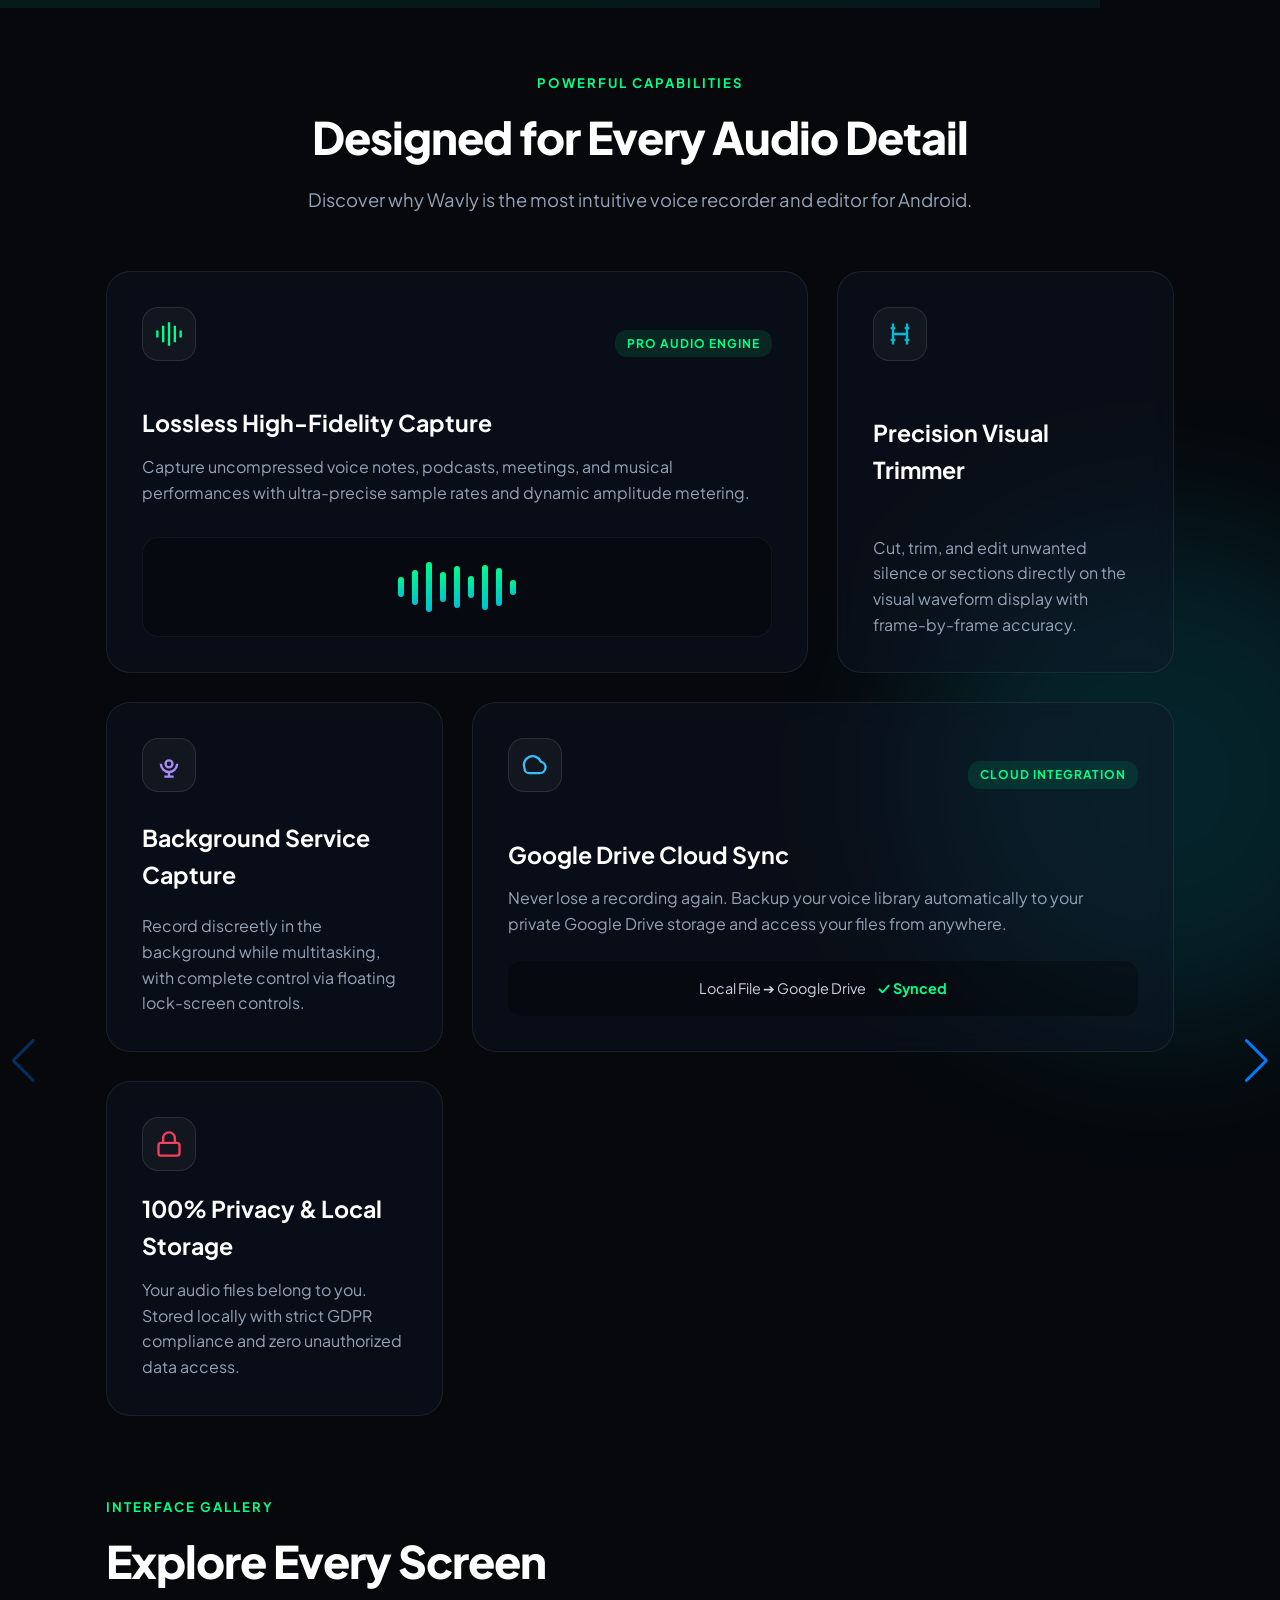
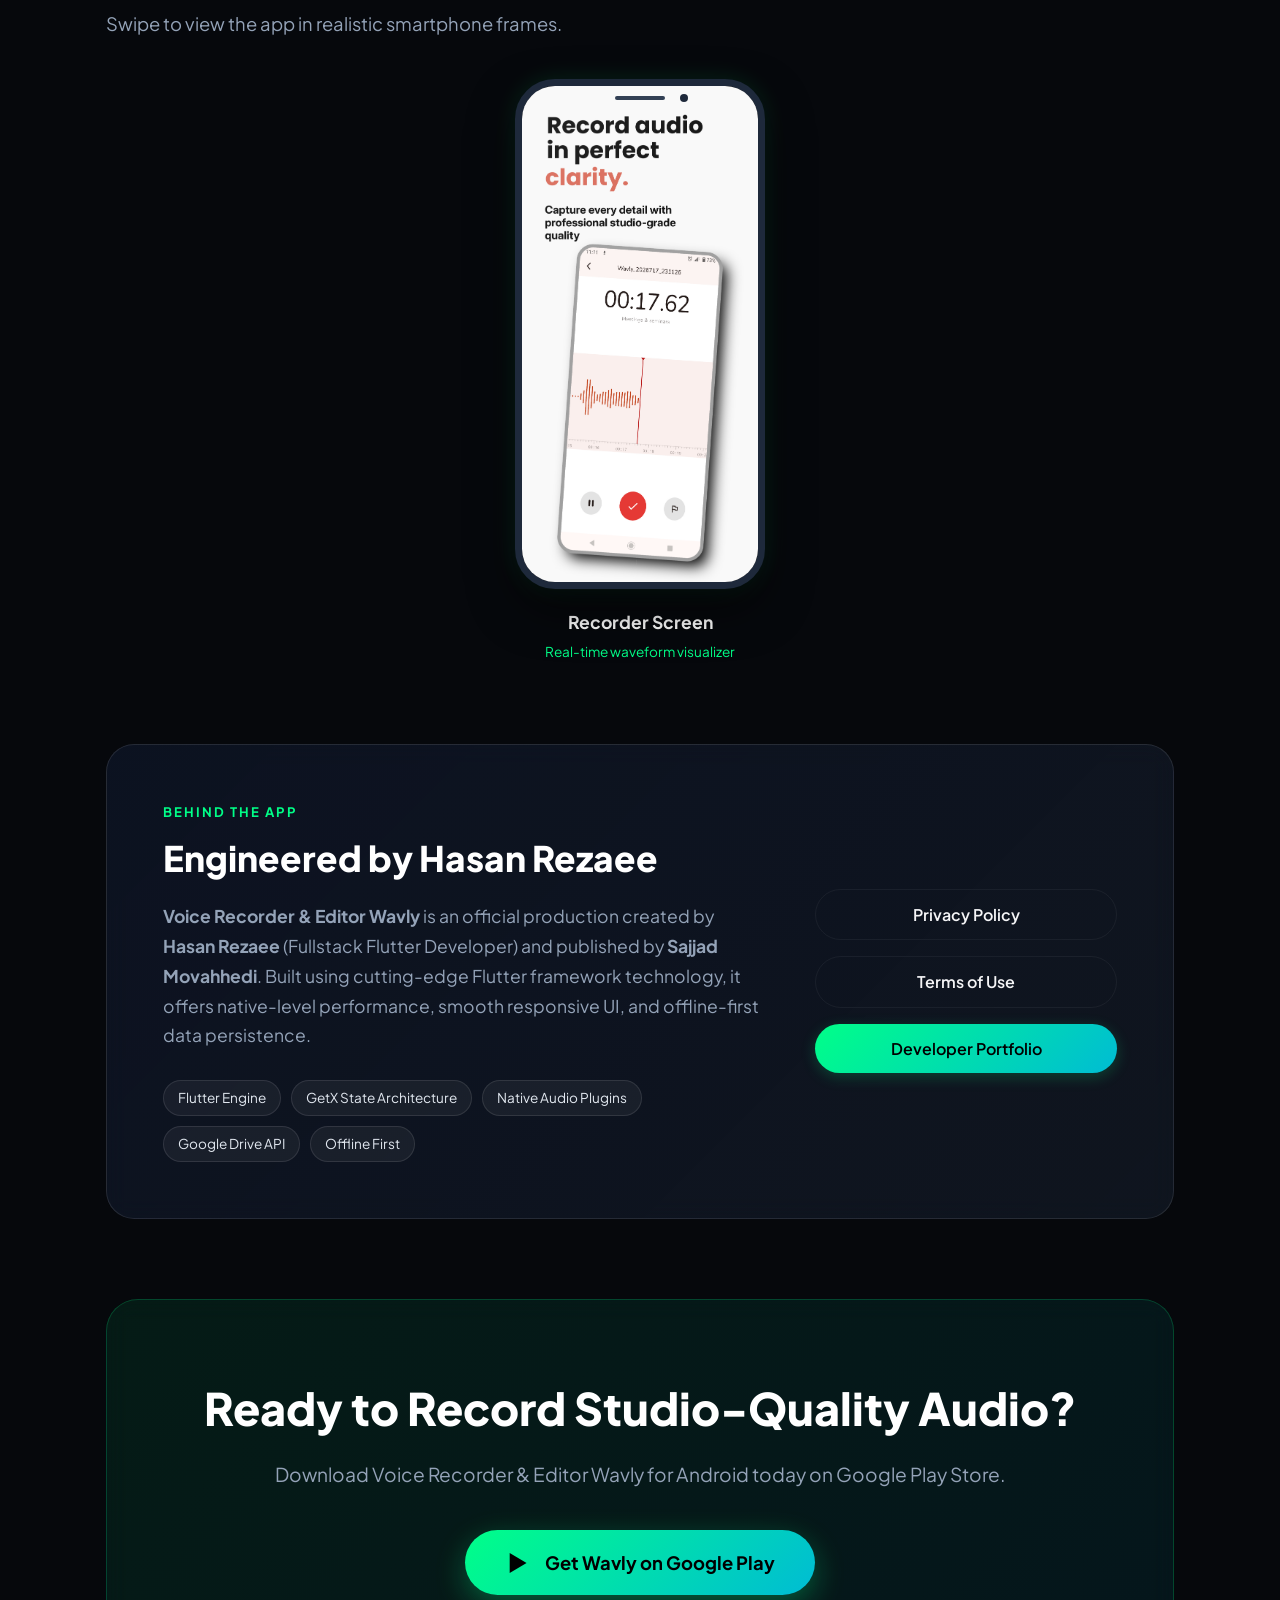
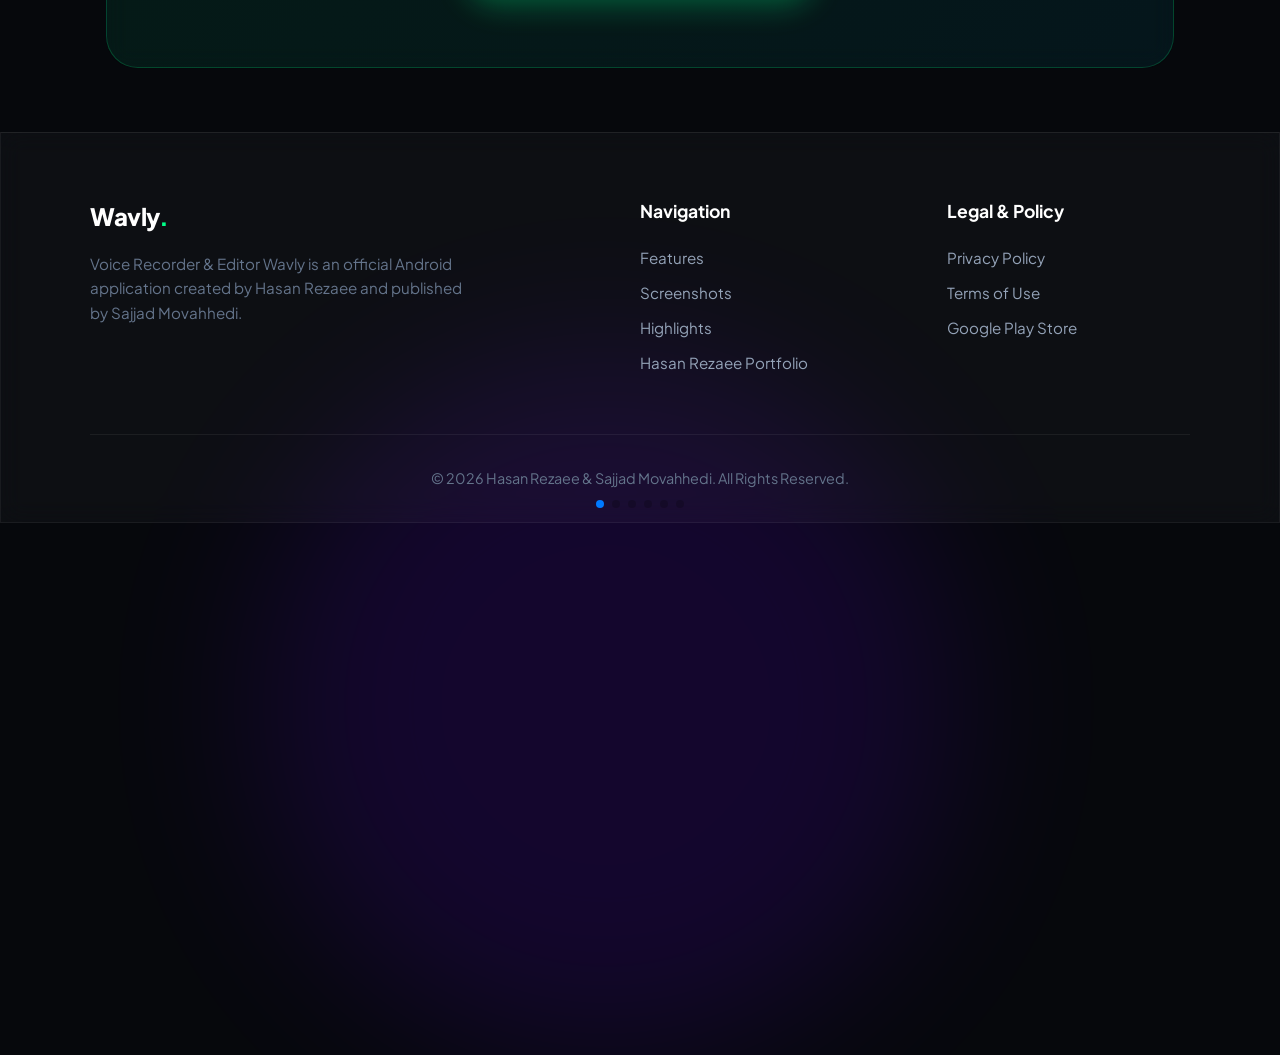
==== commit 990b51b1: "Update website code and settings" ====
--- a/wavly.html
+++ b/wavly.html
@@ -4,6 +4,7 @@
 <head>
     <meta charset="UTF-8">
     <meta name="viewport" content="width=device-width, initial-scale=1.0">
+    <meta name="google-site-verification" content="4l6Y98aCOiLn9qtKJ-sK3Y-Q65nIchnKFDu8RtAQjgo" />
 
     <!-- Primary SEO Meta Tags -->
     <title>Voice Recorder &amp; Editor Wavly — Official App Homepage</title>
